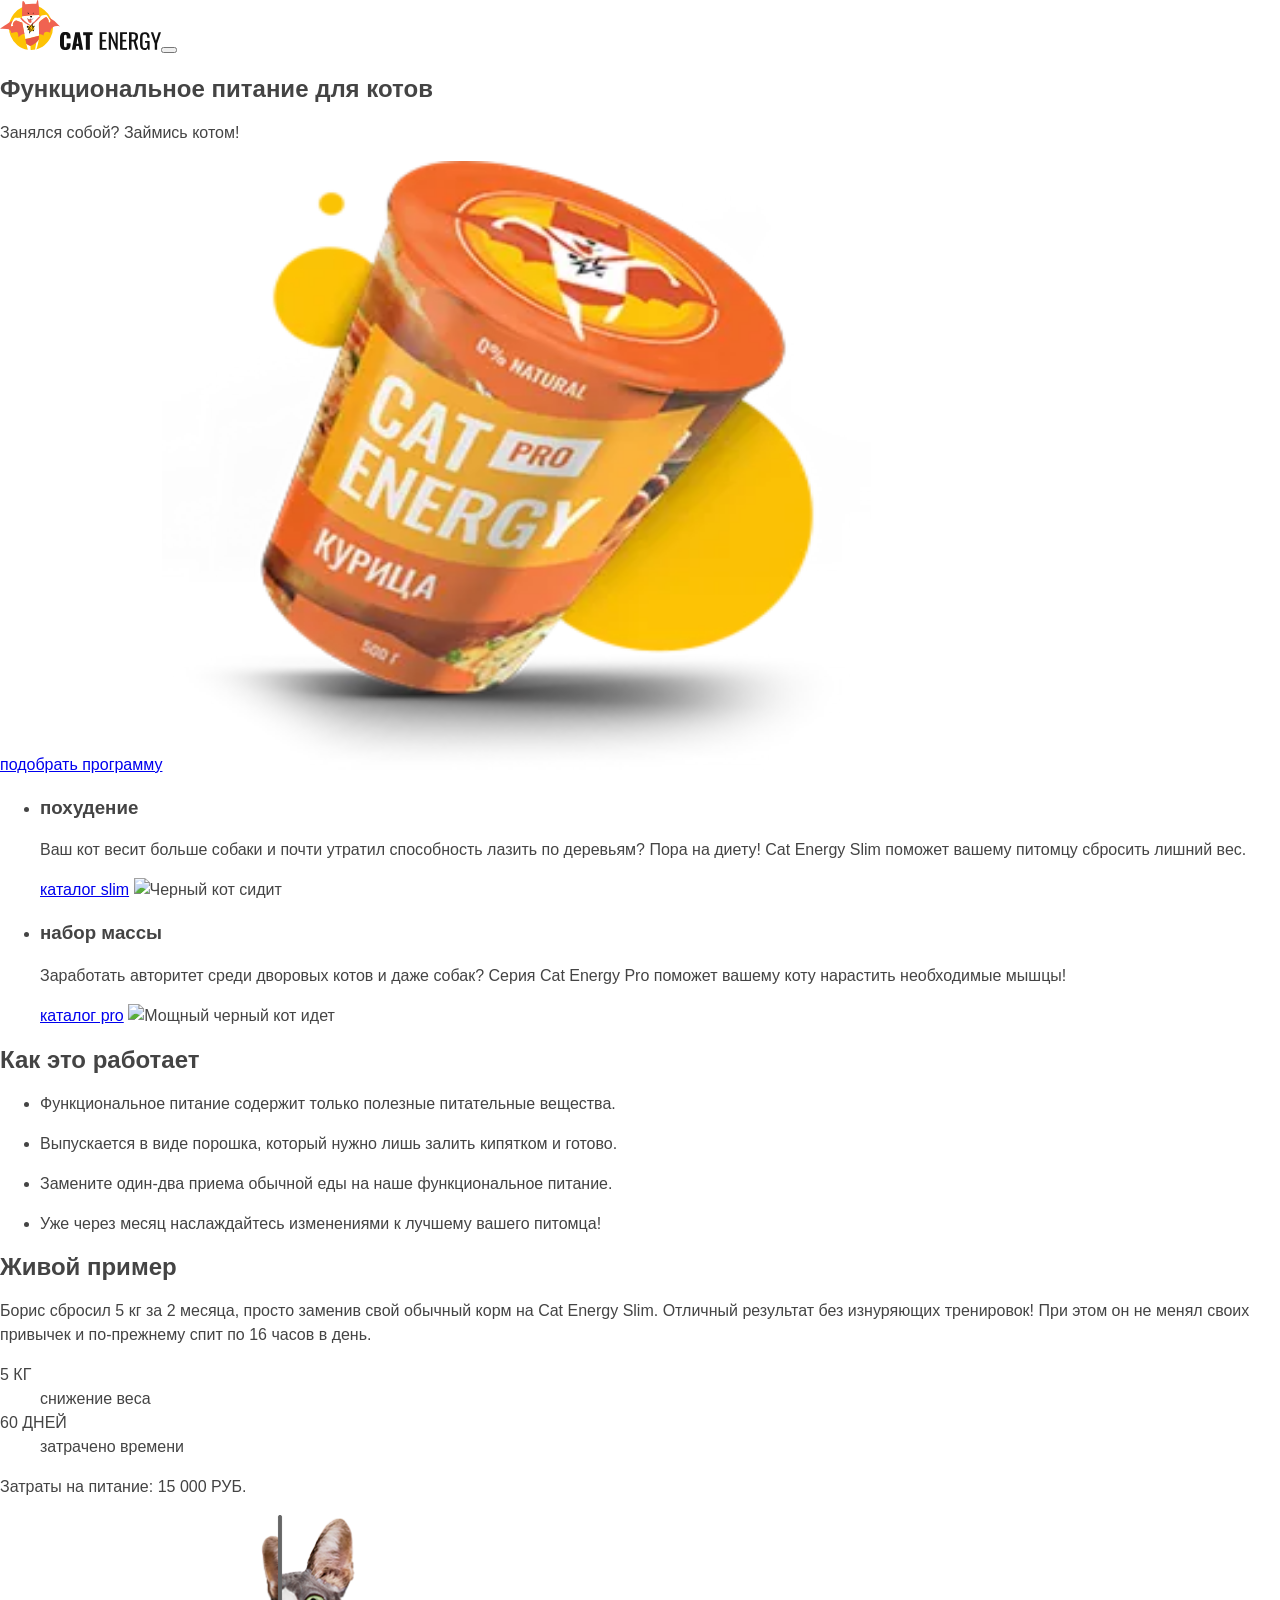
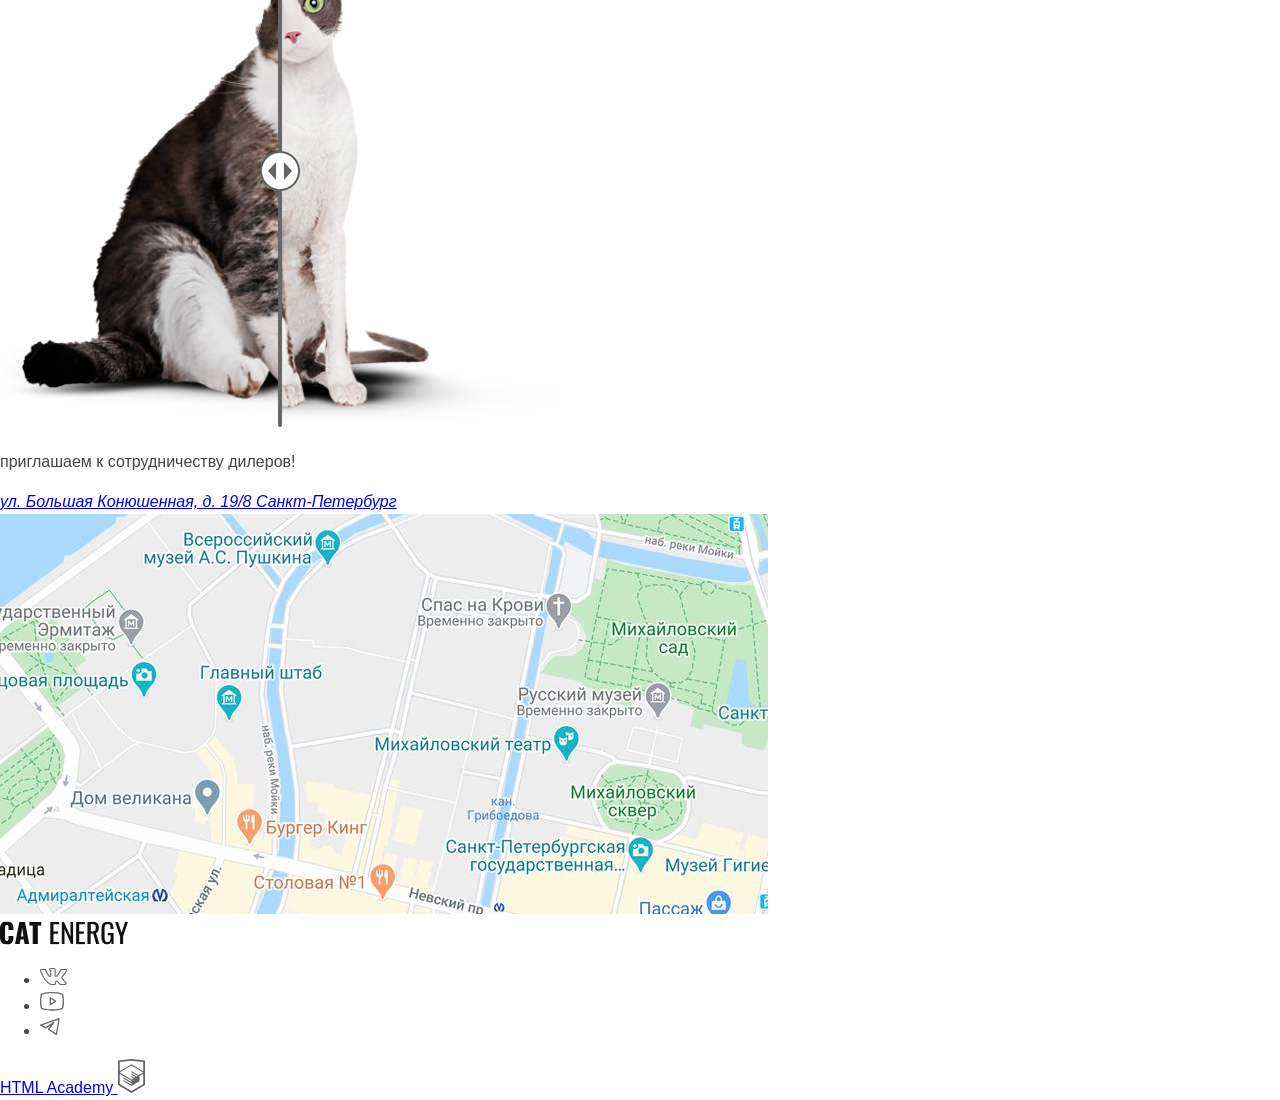
==== 6/index.html @ 8a29e3ec "Deploying to gh-pages from @ htmlacademy-adaptive/2657291-cat-energy-2@3165a8bb9bf95228746e027111dd4" ====
<!DOCTYPE html><html class="page" lang="ru"><head><meta charset="UTF-8"><title>Сайт питания для котов Cat Energy</title><meta name="viewport" content="width=device-width,initial-scale=1"><link rel="icon" href="favicons/favicon.ico"><link rel="stylesheet" href="styles/styles.css"><script src="scripts/index.js" defer="defer"></script></head><body class="page__body"><header class="main-header"><a class="main-header__logo"><picture><source media="(min-width: 1440px)" width="70" height="59" type="image/svg+xml" srcset="images/logo-desktop.svg"><source media="(min-width: 768px)" width="60" height="50" type="image/svg+xml" srcset="images/logo-tablet.svg"><img src="images/logo-mobile.svg" width="33" height="38" alt="Логотип сайта"></picture></a><a class="main-header__logo-text" href="#"><picture><source media="(min-width: 1440px)" width="118" height="21" type="image/svg+xml" srcset="images/logo-text.svg"><source media="(min-width: 768px)" width="101" height="18" type="image/svg+xml" srcset="images/logo-text.svg"><img src="images/logo-text.svg" width="101" height="18" alt="Логотип текст"></picture></a><button class="main-header__toggle" type="button"><span class="visually-hidden">Открыть меню</span></button><nav class="main-nav visually-hidden"><ul class="site-list"><li class="site-list__item site-list__item--active"><a href="#">Главная</a></li><li class="site-list__item"><a href="catalog.html">каталог продукции</a></li><li class="site-list__item"><a href="#">подбор программы</a></li></ul></nav></header><main class="main-container"><h1 class="visually-hidden">Функциональное питание для котов Cat Energy</h1><section class="promo"><h2 class="promo__title">Функциональное питание для котов</h2><p class="promo__text">Занялся собой? Займись котом!</p><a class="promo__button button" href="#">подобрать программу</a><picture><source media="(min-width: 1440px)" width="552" height="499" type="image/webp" srcset="images/promo@1x.webp, images/promo@2x.webp 2x"><source media="(min-width: 768px)" width="709" height="609" type="image/webp" srcset="images/promo@1x.webp, images/promo@2x.webp 2x"><img class="promo_images" src="images/promo@1x.png" srcset="images/promo@2x.png" width="280" height="270" alt="Баночка питания Cat Energu Pro курица"></picture></section><section class="program"><h2 class="visually-hidden">Выбор программы</h2><ul class="program-list"><li class="program__item"><h3 class="program__title">похудение</h3><p class="program__text">Ваш кот весит больше собаки и почти утратил способность лазить по деревьям? Пора на диету! Cat Energy Slim поможет вашему питомцу сбросить лишний вес.</p><a class="program__link" href="#">каталог slim</a> <img class="program__image" src="images/cat-back-sits.png" alt="Черный кот сидит" width="50" height="53"></li><li class="program__item"><h3 class="program__title">набор массы</h3><p class="program__text">Заработать авторитет среди дворовых котов и даже собак? Серия Cat Energy Pro поможет вашему коту нарастить необходимые мышцы!</p><a class="program__link" href="#">каталог pro</a> <img class="program__image" src="images/cat-back-quality.png" alt="Мощный черный кот идет" width="67" height="50"></li></ul></section><section class="description"><h2 class="description__title">Как это работает</h2><ul class="description-list"><li class="description__item"><p class="description__text">Функциональное питание содержит только полезные питательные вещества.</p></li><li class="description__item"><p class="description__text">Выпускается в виде порошка, который нужно лишь залить кипятком и готово.</p></li><li class="description__item"><p class="description__text">Замените один-два приема обычной еды на наше функциональное питание.</p></li><li class="description__item"><p class="description__text">Уже через месяц наслаждайтесь изменениями к лучшему вашего питомца!</p></li></ul></section><section class="example"><h2 class="example__title">Живой пример</h2><p class="example__text">Борис сбросил 5 кг за 2 месяца, просто заменив свой обычный корм на Cat Energy Slim. Отличный результат без изнуряющих тренировок! При этом он не менял своих привычек и по-прежнему спит по 16 часов в день.</p><dl class="example-list"><div class="example__item"><dt class="example__terms">5 КГ</dt><dd class="example__description">снижение веса</dd></div><div class="example__item"><dt class="example__terms">60 ДНЕЙ</dt><dd class="example__description">затрачено времени</dd></div></dl><p class="example__text">Затраты на питание: 15 000 РУБ.</p><div class="example__slider"><picture><source media="(min-width: 1440px)" width="560" height="512" type="image/webp" srcset="images/slider-tablet@1x.png, images/slider-tablet@2x.png 2x"><source media="(min-width: 768px)" width="560" height="512" type="image/webp" srcset="images/slider-tablet@1x.png, images/slider-tablet@2x.png 2x"><img class="example__img" src="images/slider@1x.png" srcset="images/slider@2x.png" width="280" height="256" alt="слайдер"></picture></div></section><section class="invitation"><h2 class="visually-hidden">Наши контакты</h2><div class="contacts"><p class="contacts__text">приглашаем к сотрудничеству дилеров!</p><address class="contacts__address"><a href="#">ул. Большая Конюшенная, д. 19/8 Санкт-Петербург</a></address></div><div class="invitation__map"><picture><source media="(min-width: 1440px)" width="1440" height="400" type="image/webp" srcset="images/map-desktop@1x.jpg, images/map-desktop@2x.jpg 2x"><source media="(min-width: 768px)" width="768" height="400" type="image/webp" srcset="images/map-tablet@1x.jpg, images/map-tablet@2x.jpg 2x"><img class="invitation__img" src="images/map-mobile@1x.jpg" srcset="images/map-mobile@2x.jpg 2x 2x" width="320" height="362" alt="Карта"></picture></div></section></main><footer class="main-footer main-footer__container"><div class="container"><a class="footer__logo" href="https://htmlacademy.ru/intensive/adaptive" aria-label="логотип"><img src="images/logo-text.svg" width="128" height="24" alt="логотип текст"></a><ul class="social-list"><li class="social__item"><a class="social__link" href="#" aria-label="Вконтакте"><svg width="27" height="17" viewBox="0 0 27 17" fill="none" xmlns="http://www.w3.org/2000/svg"><path d="M0 2.33876C0 1.48373 0.515103 1.02268 1.54531 0.955621L5.51515 0.980769C5.78158 0.980769 5.95921 1.10651 6.04802 1.35799C6.45655 2.61538 6.91392 3.70094 7.42014 4.61465C7.92637 5.52835 8.58801 6.58038 9.40507 7.77071C9.47611 7.9216 9.59157 7.99704 9.75143 7.99704C9.87576 7.99704 9.97345 7.93836 10.0445 7.82101L10.1244 7.54438L10.1511 3.19379C10.1511 2.89201 10.0756 2.69083 9.92461 2.59024C9.77363 2.48965 9.49388 2.4142 9.08535 2.36391C8.76563 2.31361 8.60577 2.12919 8.60577 1.81065C8.60577 1.74359 8.61465 1.69329 8.63241 1.65976C9.00542 0.57002 10.0711 0.0251479 11.8296 0.0251479L13.3216 0C13.9966 0 14.5561 0.15927 15.0001 0.477811C15.4442 0.796351 15.6662 1.29931 15.6662 1.98669V7.69527C15.7906 7.77909 15.906 7.82101 16.0126 7.82101C16.279 7.82101 16.5099 7.67012 16.7053 7.36834C18.6592 4.78649 19.716 3.05966 19.8759 2.18787C19.8759 2.1711 19.8936 2.12919 19.9291 2.06213C20.0535 1.81065 20.2577 1.5927 20.5419 1.40828C20.8261 1.22387 21.0748 1.09813 21.288 1.03107C21.359 0.997535 21.4389 0.980769 21.5277 0.980769H25.6574L25.9239 1.00592C26.2791 1.00592 26.5544 1.16519 26.7498 1.48373C26.8209 1.58432 26.8697 1.69329 26.8964 1.81065C26.923 1.92801 26.9408 2.04536 26.9496 2.16272C26.9585 2.28008 26.963 2.34714 26.963 2.36391V2.53994C26.8386 3.22732 26.5233 3.9608 26.0171 4.74038C25.5109 5.51997 24.867 6.36243 24.0855 7.26775C23.304 8.17308 22.8155 8.76825 22.6201 9.05326C22.4603 9.25444 22.3803 9.43886 22.3803 9.60651C22.3803 9.74063 22.4514 9.89152 22.5935 10.0592L26.4834 14.6864C26.6965 14.9546 26.8031 15.248 26.8031 15.5666C26.8031 15.9522 26.6432 16.2707 26.3235 16.5222C26.0038 16.7737 25.6219 16.9162 25.1779 16.9497L24.7249 16.9749H20.6752C20.6574 16.9749 20.6219 16.979 20.5686 16.9874C20.5153 16.9958 20.4798 17 20.462 17C20.0712 17 19.7071 16.8407 19.3696 16.5222C19.2453 16.3881 18.4105 15.3989 16.8652 13.5547C16.7764 13.4374 16.652 13.3284 16.4922 13.2278C16.4211 13.4961 16.3279 13.8817 16.2124 14.3846C16.097 14.8876 16.0126 15.248 15.9593 15.466L15.8794 15.8935C15.7018 16.4803 15.3287 16.8323 14.7604 16.9497L14.3874 16.9749H11.7763C10.3021 16.9749 8.83224 16.3378 7.36686 15.0636C5.90148 13.7894 4.58264 12.1423 3.41034 10.122C2.23803 8.10182 1.14566 5.75049 0.133216 3.06805C0.0444054 2.8501 0 2.607 0 2.33876ZM16.0126 8.85207C15.6396 8.85207 15.3021 8.75567 15.0001 8.56287C14.6982 8.37007 14.5472 8.10602 14.5472 7.77071V1.98669C14.5472 1.65138 14.4584 1.41248 14.2808 1.26997C14.1032 1.12747 13.7923 1.05621 13.3483 1.05621L11.8296 1.10651C11.0658 1.10651 10.4886 1.23225 10.0978 1.48373C10.8793 1.8358 11.2701 2.40582 11.2701 3.19379V7.61982C11.2346 8.03895 11.0569 8.38683 10.7372 8.66346C10.4175 8.94009 10.0623 9.0784 9.6715 9.0784C9.13863 9.0784 8.7301 8.83531 8.44591 8.34911C7.06046 6.37081 6.03025 4.4931 5.35529 2.71598L5.1155 2.06213L1.57195 2.03698C1.34104 2.03698 1.21227 2.04956 1.18562 2.0747C1.15898 2.09985 1.14566 2.1711 1.14566 2.28846C1.14566 2.43935 1.16342 2.59862 1.19895 2.76627L1.75845 4.17456C3.25048 7.81262 4.87127 10.6795 6.62085 12.7751C8.37042 14.8708 10.0889 15.9186 11.7763 15.9186H14.4406C14.5472 15.9186 14.6271 15.8893 14.6804 15.8306C14.7337 15.7719 14.7781 15.6588 14.8136 15.4911L14.8669 15.2396L15.3732 13.0266C15.5152 12.7249 15.6396 12.5237 15.7462 12.4231C15.9415 12.2387 16.1725 12.1465 16.4389 12.1465C16.8652 12.1465 17.3003 12.3895 17.7444 12.8757L20.0091 15.5917C20.1512 15.8097 20.3022 15.9186 20.462 15.9186H24.8581C25.391 15.9186 25.6574 15.7929 25.6574 15.5414C25.6574 15.4576 25.6308 15.3738 25.5775 15.2899L21.7142 10.7382C21.4123 10.3861 21.2613 10.0089 21.2613 9.60651C21.2613 9.20414 21.4034 8.81854 21.6876 8.4497C21.9185 8.1144 22.367 7.55695 23.0331 6.77737C23.6992 5.99778 24.2809 5.26849 24.7782 4.5895C25.2756 3.9105 25.6042 3.29438 25.764 2.74112L25.8439 2.4142C25.8262 2.38067 25.8173 2.32618 25.8173 2.25074C25.8173 2.1753 25.8084 2.11243 25.7907 2.06213H21.6077C21.3412 2.16272 21.1281 2.31361 20.9682 2.51479L20.8084 2.9926C20.3643 4.14941 19.2009 5.93491 17.3181 8.34911C16.9451 8.68442 16.5099 8.85207 16.0126 8.85207Z" fill="#666666"/></svg></a></li><li class="social__item"><a class="social__link" href="#" aria-label="Ютуб"><svg width="24" height="19" viewBox="0 0 24 19" fill="none" xmlns="http://www.w3.org/2000/svg"><path d="M15.8509 8.79275L10.6145 5.30184C10.5159 5.23691 10.4016 5.19985 10.2837 5.19459C10.1657 5.18934 10.0486 5.21608 9.94459 5.27198C9.84061 5.32789 9.75368 5.41087 9.69302 5.51215C9.63236 5.61343 9.60022 5.72924 9.6 5.84729V12.8291C9.60013 12.9481 9.6327 13.0648 9.69421 13.1667C9.75572 13.2686 9.84384 13.3518 9.94909 13.4073C10.0524 13.4631 10.1691 13.4895 10.2864 13.4837C10.4037 13.478 10.5172 13.4402 10.6145 13.3746L15.8509 9.88366C15.9409 9.82395 16.0148 9.7429 16.0658 9.64772C16.1169 9.55255 16.1436 9.44621 16.1436 9.3382C16.1436 9.23019 16.1169 9.12385 16.0658 9.02868C16.0148 8.93351 15.9409 8.85245 15.8509 8.79275ZM10.9091 11.6073V7.06911L14.3127 9.3382L10.9091 11.6073ZM23.3891 3.04366C23.2942 2.67547 23.1131 2.33511 22.8609 2.05061C22.6086 1.76611 22.2924 1.54561 21.9382 1.40729C18.2182 -0.0217993 12.2509 1.91553e-05 12 1.91553e-05C11.7491 1.91553e-05 5.78182 -0.0217993 2.06182 1.40729C1.70764 1.54561 1.3914 1.76611 1.13914 2.05061C0.886889 2.33511 0.705838 2.67547 0.610909 3.04366C0.327273 4.11275 0 6.07638 0 9.3382C0 12.6 0.327273 14.5637 0.610909 15.6327C0.705838 16.0009 0.886889 16.3413 1.13914 16.6258C1.3914 16.9103 1.70764 17.1308 2.06182 17.2691C5.78182 18.6982 11.7491 18.6764 12 18.6764H12.0764C12.8291 18.6764 18.3927 18.6327 21.9382 17.2691C22.2924 17.1308 22.6086 16.9103 22.8609 16.6258C23.1131 16.3413 23.2942 16.0009 23.3891 15.6327C23.6727 14.5637 24 12.6 24 9.3382C24 6.07638 23.6727 4.11275 23.3891 3.04366ZM22.1236 15.3055C22.0807 15.472 21.999 15.6259 21.8853 15.7548C21.7715 15.8838 21.6289 15.984 21.4691 16.0473C17.9782 17.3891 12.0655 17.3673 12 17.3673C11.9345 17.3673 6.02182 17.3891 2.53091 16.0473C2.37107 15.984 2.22846 15.8838 2.11471 15.7548C2.00096 15.6259 1.91929 15.472 1.87636 15.3055C1.61455 14.3018 1.30909 12.4582 1.30909 9.3382C1.30909 6.2182 1.61455 4.37457 1.87636 3.37093C1.91929 3.20445 2.00096 3.05047 2.11471 2.92156C2.22846 2.79264 2.37107 2.69243 2.53091 2.62911C6.02182 1.28729 11.9345 1.30911 12 1.30911C12.0655 1.30911 17.9782 1.28729 21.4691 2.62911C21.6289 2.69243 21.7715 2.79264 21.8853 2.92156C21.999 3.05047 22.0807 3.20445 22.1236 3.37093C22.3855 4.37457 22.6909 6.2182 22.6909 9.3382C22.6909 12.4582 22.3855 14.3018 22.1236 15.3055Z" fill="#666666"/></svg></a></li><li class="social__item"><a class="social__link" href="#" aria-label="Телеграм"><svg width="20" height="18" viewBox="0 0 20 18" fill="none" xmlns="http://www.w3.org/2000/svg"><path fill-rule="evenodd" clip-rule="evenodd" d="M19.4608 0.152905C19.6393 0.302216 19.7255 0.534898 19.6872 0.764481L17.0611 16.5214C17.0244 16.7411 16.8789 16.9273 16.6745 17.0159C16.47 17.1045 16.2346 17.0833 16.0493 16.9597L8.17082 11.7074C8.01771 11.6054 7.91447 11.4437 7.88624 11.2619C7.858 11.08 7.90738 10.8947 8.02233 10.751L10.633 7.48773L6.27303 10.3944C6.077 10.525 5.82597 10.5407 5.61524 10.4353L0.362931 7.80915C0.127693 7.69153 -0.0146529 7.44488 0.00119976 7.18235C0.0170525 6.91983 0.188044 6.6921 0.435726 6.60364L18.8188 0.0382579C19.038 -0.0400244 19.2822 0.00359465 19.4608 0.152905ZM2.32626 7.32275L5.86168 9.09046L13.4231 4.0495C13.6925 3.86994 14.0525 3.91349 14.2712 4.1521C14.49 4.3907 14.5022 4.75314 14.3 5.00591L9.49502 11.0121L15.9328 15.3039L18.2083 1.65058L2.32626 7.32275Z" fill="#666666"/></svg></a></li></ul><a class="copyright" href="https://htmlacademy.ru/intensive/adaptive"><span class="copyright__link">HTML Academy</span> <svg width="27" height="34" viewBox="0 0 27 34" fill="none" xmlns="http://www.w3.org/2000/svg"><path d="M13.6426 0.0157537L13.5 0L0 1.40733V26.0129L13.5 34L27 26.0129V1.40733L13.6426 0.0157537ZM25.2344 25.0151L13.5 31.9573L1.76561 25.0151V14.9293L13.4507 21.8451L13.4701 23.0984L5.45351 18.3548L5.44295 19.5801L13.4894 24.3885L13.5088 25.675L5.46408 20.9174L5.45351 22.1427L13.5 26.9511L21.6239 22.1182V20.8929V16.909L25.2432 14.7595L25.2344 25.0151ZM25.2344 13.4519L22.0147 15.3319L20.5325 16.2071L13.4666 12.0201L13.456 13.2454L19.4957 16.818L19.4429 16.8495L19.3126 16.9247L18.4536 17.4166L13.4666 14.4689L13.456 15.6942L17.3921 18.0222L16.4591 18.6314L16.438 18.6436L13.4666 16.902L13.456 18.1273L15.4029 19.2615L13.4155 20.4483L1.7973 13.5762L13.4349 6.61831L25.2344 13.4519ZM25.2344 12.2266L13.4401 5.31075L1.76561 12.2196V2.9897L13.5 1.76442L25.2344 2.9897V12.2266Z" fill="#666666"/></svg></a></div></footer></body></html>
---- 6/styles/styles.css ----
.header{color:#fff;padding:10px 15px}@font-face{font-family:Oswald;font-style:normal;font-weight:400;src:url(fonts/oswald/oswaldregular.woff2)format("woff2");font-display:swap}@font-face{font-family:Oswald;font-style:normal;font-weight:400;src:url(fonts/oswald/oswaldregular.woff)format("woff");font-display:swap}@font-face{font-family:Lato;font-style:normal;font-weight:400;src:url(fonts/lato/Lato-Regular.woff)format("woff");font-display:swap}@font-face{font-family:Lato;font-style:normal;font-weight:400;src:url(fonts/lato/Lato-Regular.woff2)format("woff2");font-display:swap}*,:before,:after{box-sizing:border-box}.visually-hidden{clip:rect(0 0 0 0);border:0;width:1px;height:1px;margin:-1px;padding:0;position:absolute;overflow:hidden}html{height:100%}body{color:#444;background-color:#fff;min-height:100%;margin:0;font-family:Lato,sans-serif;font-size:16px;line-height:24px}.container-mobile{width:280px;margin:0 auto}.container-tablet{width:708px;margin:0 auto}.container-desktop{width:1440px;margin:0 auto;padding:0 110px}
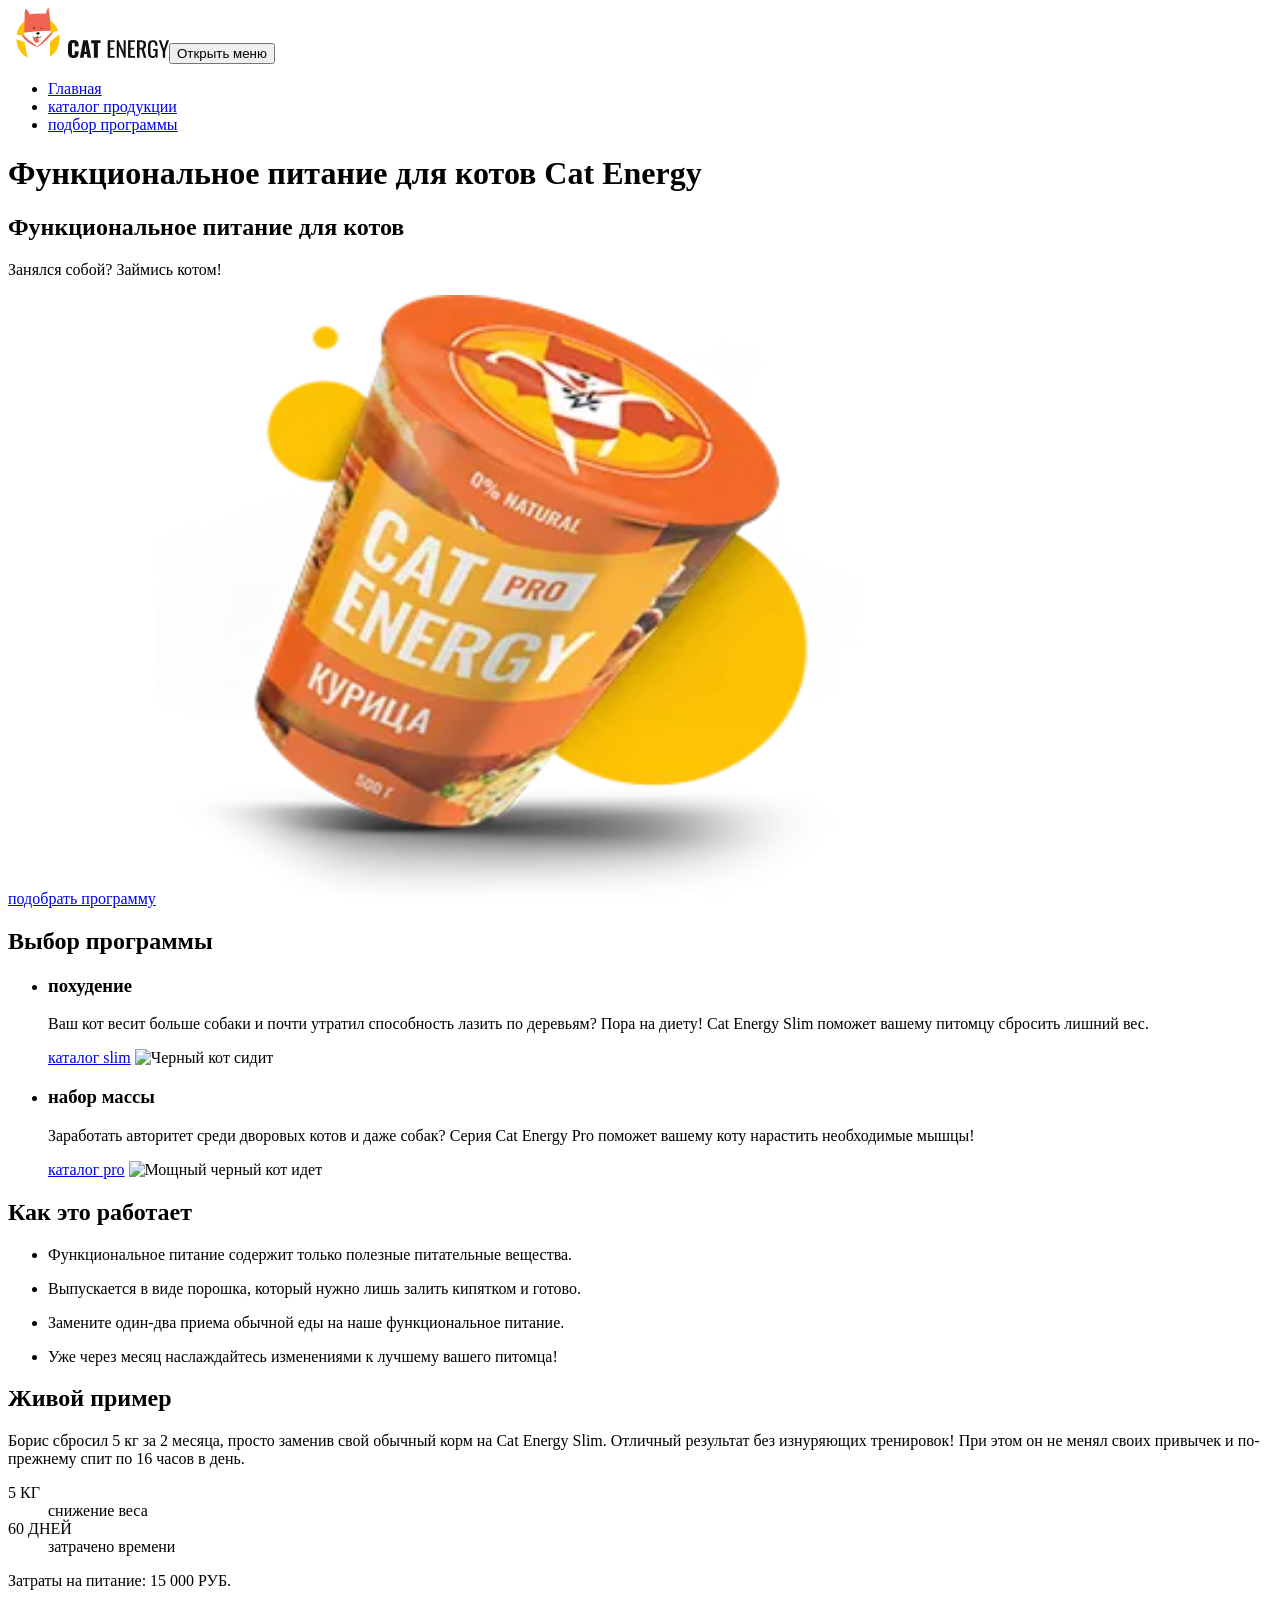
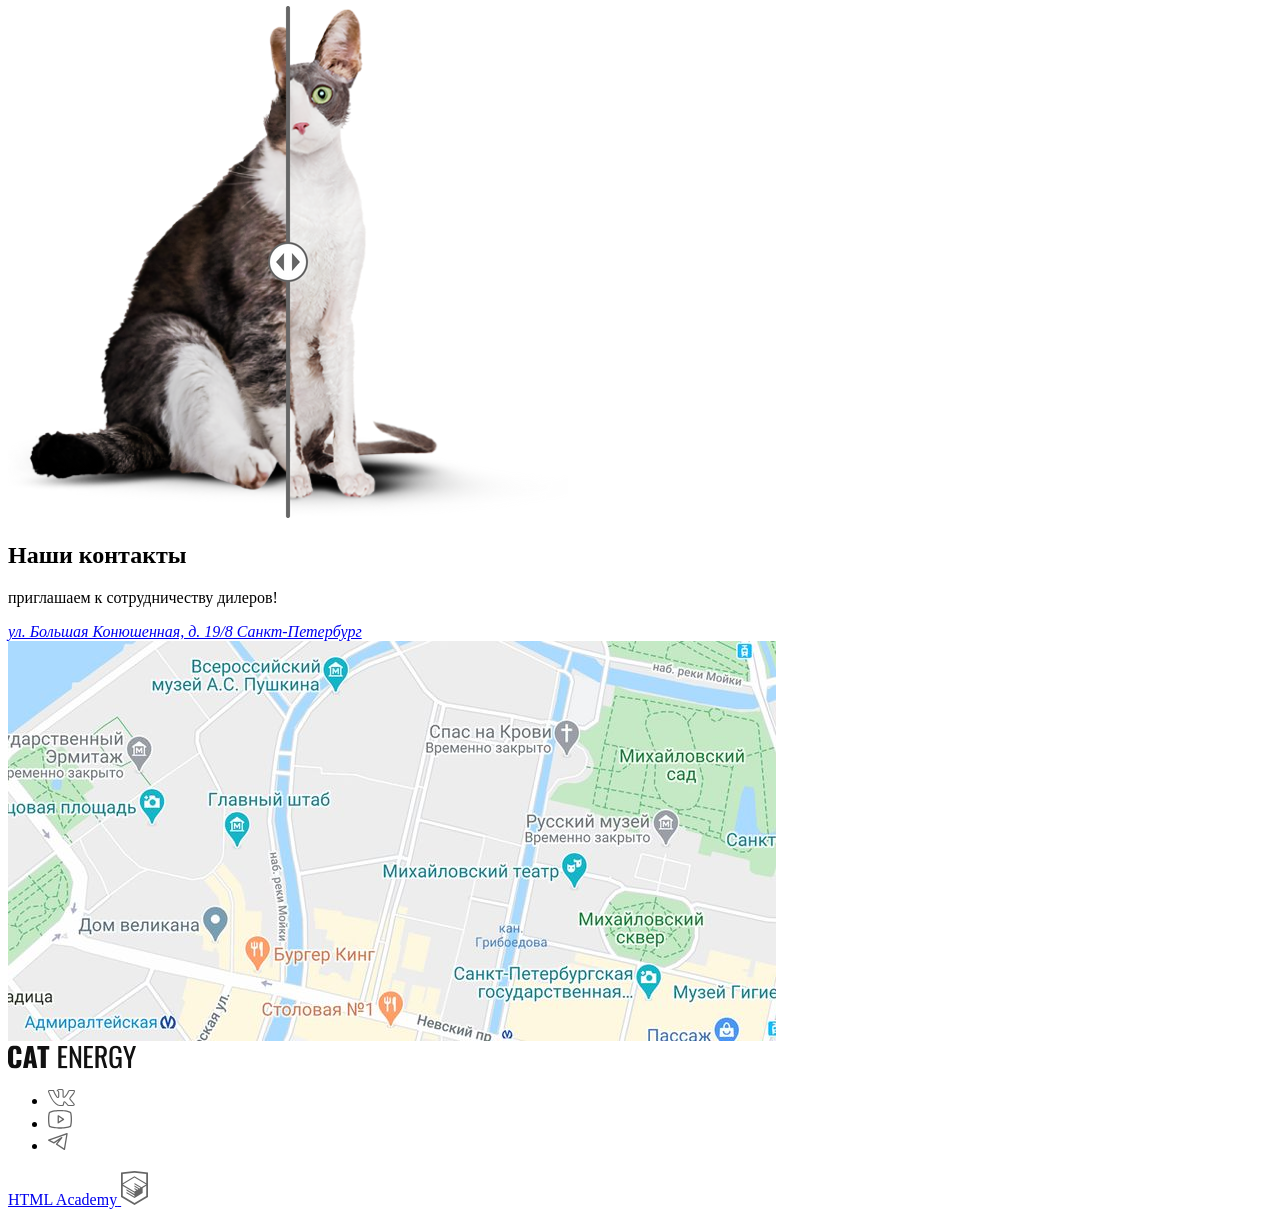
==== commit 645822bf: "Deploying to gh-pages from @ htmlacademy-adaptive/2657291-cat-energy-2@3165a8bb9bf95228746e027111dd4" ====
--- a/6/index.html
+++ b/6/index.html
@@ -1 +1 @@
-<!DOCTYPE html><html class="page" lang="ru"><head><meta charset="UTF-8"><title>Сайт питания для котов Cat Energy</title><meta name="viewport" content="width=device-width,initial-scale=1"><link rel="icon" href="favicons/favicon.ico"><link rel="stylesheet" href="styles/styles.css"><script src="scripts/index.js" defer="defer"></script></head><body class="page__body"><header class="main-header"><a class="main-header__logo"><picture><source media="(min-width: 1440px)" width="70" height="59" type="image/svg+xml" srcset="images/logo-desktop.svg"><source media="(min-width: 768px)" width="60" height="50" type="image/svg+xml" srcset="images/logo-tablet.svg"><img src="images/logo-mobile.svg" width="33" height="38" alt="Логотип сайта"></picture></a><a class="main-header__logo-text" href="#"><picture><source media="(min-width: 1440px)" width="118" height="21" type="image/svg+xml" srcset="images/logo-text.svg"><source media="(min-width: 768px)" width="101" height="18" type="image/svg+xml" srcset="images/logo-text.svg"><img src="images/logo-text.svg" width="101" height="18" alt="Логотип текст"></picture></a><button class="main-header__toggle" type="button"><span class="visually-hidden">Открыть меню</span></button><nav class="main-nav visually-hidden"><ul class="site-list"><li class="site-list__item site-list__item--active"><a href="#">Главная</a></li><li class="site-list__item"><a href="catalog.html">каталог продукции</a></li><li class="site-list__item"><a href="#">подбор программы</a></li></ul></nav></header><main class="main-container"><h1 class="visually-hidden">Функциональное питание для котов Cat Energy</h1><section class="promo"><h2 class="promo__title">Функциональное питание для котов</h2><p class="promo__text">Занялся собой? Займись котом!</p><a class="promo__button button" href="#">подобрать программу</a><picture><source media="(min-width: 1440px)" width="552" height="499" type="image/webp" srcset="images/promo@1x.webp, images/promo@2x.webp 2x"><source media="(min-width: 768px)" width="709" height="609" type="image/webp" srcset="images/promo@1x.webp, images/promo@2x.webp 2x"><img class="promo_images" src="images/promo@1x.png" srcset="images/promo@2x.png" width="280" height="270" alt="Баночка питания Cat Energu Pro курица"></picture></section><section class="program"><h2 class="visually-hidden">Выбор программы</h2><ul class="program-list"><li class="program__item"><h3 class="program__title">похудение</h3><p class="program__text">Ваш кот весит больше собаки и почти утратил способность лазить по деревьям? Пора на диету! Cat Energy Slim поможет вашему питомцу сбросить лишний вес.</p><a class="program__link" href="#">каталог slim</a> <img class="program__image" src="images/cat-back-sits.png" alt="Черный кот сидит" width="50" height="53"></li><li class="program__item"><h3 class="program__title">набор массы</h3><p class="program__text">Заработать авторитет среди дворовых котов и даже собак? Серия Cat Energy Pro поможет вашему коту нарастить необходимые мышцы!</p><a class="program__link" href="#">каталог pro</a> <img class="program__image" src="images/cat-back-quality.png" alt="Мощный черный кот идет" width="67" height="50"></li></ul></section><section class="description"><h2 class="description__title">Как это работает</h2><ul class="description-list"><li class="description__item"><p class="description__text">Функциональное питание содержит только полезные питательные вещества.</p></li><li class="description__item"><p class="description__text">Выпускается в виде порошка, который нужно лишь залить кипятком и готово.</p></li><li class="description__item"><p class="description__text">Замените один-два приема обычной еды на наше функциональное питание.</p></li><li class="description__item"><p class="description__text">Уже через месяц наслаждайтесь изменениями к лучшему вашего питомца!</p></li></ul></section><section class="example"><h2 class="example__title">Живой пример</h2><p class="example__text">Борис сбросил 5 кг за 2 месяца, просто заменив свой обычный корм на Cat Energy Slim. Отличный результат без изнуряющих тренировок! При этом он не менял своих привычек и по-прежнему спит по 16 часов в день.</p><dl class="example-list"><div class="example__item"><dt class="example__terms">5 КГ</dt><dd class="example__description">снижение веса</dd></div><div class="example__item"><dt class="example__terms">60 ДНЕЙ</dt><dd class="example__description">затрачено времени</dd></div></dl><p class="example__text">Затраты на питание: 15 000 РУБ.</p><div class="example__slider"><picture><source media="(min-width: 1440px)" width="560" height="512" type="image/webp" srcset="images/slider-tablet@1x.png, images/slider-tablet@2x.png 2x"><source media="(min-width: 768px)" width="560" height="512" type="image/webp" srcset="images/slider-tablet@1x.png, images/slider-tablet@2x.png 2x"><img class="example__img" src="images/slider@1x.png" srcset="images/slider@2x.png" width="280" height="256" alt="слайдер"></picture></div></section><section class="invitation"><h2 class="visually-hidden">Наши контакты</h2><div class="contacts"><p class="contacts__text">приглашаем к сотрудничеству дилеров!</p><address class="contacts__address"><a href="#">ул. Большая Конюшенная, д. 19/8 Санкт-Петербург</a></address></div><div class="invitation__map"><picture><source media="(min-width: 1440px)" width="1440" height="400" type="image/webp" srcset="images/map-desktop@1x.jpg, images/map-desktop@2x.jpg 2x"><source media="(min-width: 768px)" width="768" height="400" type="image/webp" srcset="images/map-tablet@1x.jpg, images/map-tablet@2x.jpg 2x"><img class="invitation__img" src="images/map-mobile@1x.jpg" srcset="images/map-mobile@2x.jpg 2x 2x" width="320" height="362" alt="Карта"></picture></div></section></main><footer class="main-footer main-footer__container"><div class="container"><a class="footer__logo" href="https://htmlacademy.ru/intensive/adaptive" aria-label="логотип"><img src="images/logo-text.svg" width="128" height="24" alt="логотип текст"></a><ul class="social-list"><li class="social__item"><a class="social__link" href="#" aria-label="Вконтакте"><svg width="27" height="17" viewBox="0 0 27 17" fill="none" xmlns="http://www.w3.org/2000/svg"><path d="M0 2.33876C0 1.48373 0.515103 1.02268 1.54531 0.955621L5.51515 0.980769C5.78158 0.980769 5.95921 1.10651 6.04802 1.35799C6.45655 2.61538 6.91392 3.70094 7.42014 4.61465C7.92637 5.52835 8.58801 6.58038 9.40507 7.77071C9.47611 7.9216 9.59157 7.99704 9.75143 7.99704C9.87576 7.99704 9.97345 7.93836 10.0445 7.82101L10.1244 7.54438L10.1511 3.19379C10.1511 2.89201 10.0756 2.69083 9.92461 2.59024C9.77363 2.48965 9.49388 2.4142 9.08535 2.36391C8.76563 2.31361 8.60577 2.12919 8.60577 1.81065C8.60577 1.74359 8.61465 1.69329 8.63241 1.65976C9.00542 0.57002 10.0711 0.0251479 11.8296 0.0251479L13.3216 0C13.9966 0 14.5561 0.15927 15.0001 0.477811C15.4442 0.796351 15.6662 1.29931 15.6662 1.98669V7.69527C15.7906 7.77909 15.906 7.82101 16.0126 7.82101C16.279 7.82101 16.5099 7.67012 16.7053 7.36834C18.6592 4.78649 19.716 3.05966 19.8759 2.18787C19.8759 2.1711 19.8936 2.12919 19.9291 2.06213C20.0535 1.81065 20.2577 1.5927 20.5419 1.40828C20.8261 1.22387 21.0748 1.09813 21.288 1.03107C21.359 0.997535 21.4389 0.980769 21.5277 0.980769H25.6574L25.9239 1.00592C26.2791 1.00592 26.5544 1.16519 26.7498 1.48373C26.8209 1.58432 26.8697 1.69329 26.8964 1.81065C26.923 1.92801 26.9408 2.04536 26.9496 2.16272C26.9585 2.28008 26.963 2.34714 26.963 2.36391V2.53994C26.8386 3.22732 26.5233 3.9608 26.0171 4.74038C25.5109 5.51997 24.867 6.36243 24.0855 7.26775C23.304 8.17308 22.8155 8.76825 22.6201 9.05326C22.4603 9.25444 22.3803 9.43886 22.3803 9.60651C22.3803 9.74063 22.4514 9.89152 22.5935 10.0592L26.4834 14.6864C26.6965 14.9546 26.8031 15.248 26.8031 15.5666C26.8031 15.9522 26.6432 16.2707 26.3235 16.5222C26.0038 16.7737 25.6219 16.9162 25.1779 16.9497L24.7249 16.9749H20.6752C20.6574 16.9749 20.6219 16.979 20.5686 16.9874C20.5153 16.9958 20.4798 17 20.462 17C20.0712 17 19.7071 16.8407 19.3696 16.5222C19.2453 16.3881 18.4105 15.3989 16.8652 13.5547C16.7764 13.4374 16.652 13.3284 16.4922 13.2278C16.4211 13.4961 16.3279 13.8817 16.2124 14.3846C16.097 14.8876 16.0126 15.248 15.9593 15.466L15.8794 15.8935C15.7018 16.4803 15.3287 16.8323 14.7604 16.9497L14.3874 16.9749H11.7763C10.3021 16.9749 8.83224 16.3378 7.36686 15.0636C5.90148 13.7894 4.58264 12.1423 3.41034 10.122C2.23803 8.10182 1.14566 5.75049 0.133216 3.06805C0.0444054 2.8501 0 2.607 0 2.33876ZM16.0126 8.85207C15.6396 8.85207 15.3021 8.75567 15.0001 8.56287C14.6982 8.37007 14.5472 8.10602 14.5472 7.77071V1.98669C14.5472 1.65138 14.4584 1.41248 14.2808 1.26997C14.1032 1.12747 13.7923 1.05621 13.3483 1.05621L11.8296 1.10651C11.0658 1.10651 10.4886 1.23225 10.0978 1.48373C10.8793 1.8358 11.2701 2.40582 11.2701 3.19379V7.61982C11.2346 8.03895 11.0569 8.38683 10.7372 8.66346C10.4175 8.94009 10.0623 9.0784 9.6715 9.0784C9.13863 9.0784 8.7301 8.83531 8.44591 8.34911C7.06046 6.37081 6.03025 4.4931 5.35529 2.71598L5.1155 2.06213L1.57195 2.03698C1.34104 2.03698 1.21227 2.04956 1.18562 2.0747C1.15898 2.09985 1.14566 2.1711 1.14566 2.28846C1.14566 2.43935 1.16342 2.59862 1.19895 2.76627L1.75845 4.17456C3.25048 7.81262 4.87127 10.6795 6.62085 12.7751C8.37042 14.8708 10.0889 15.9186 11.7763 15.9186H14.4406C14.5472 15.9186 14.6271 15.8893 14.6804 15.8306C14.7337 15.7719 14.7781 15.6588 14.8136 15.4911L14.8669 15.2396L15.3732 13.0266C15.5152 12.7249 15.6396 12.5237 15.7462 12.4231C15.9415 12.2387 16.1725 12.1465 16.4389 12.1465C16.8652 12.1465 17.3003 12.3895 17.7444 12.8757L20.0091 15.5917C20.1512 15.8097 20.3022 15.9186 20.462 15.9186H24.8581C25.391 15.9186 25.6574 15.7929 25.6574 15.5414C25.6574 15.4576 25.6308 15.3738 25.5775 15.2899L21.7142 10.7382C21.4123 10.3861 21.2613 10.0089 21.2613 9.60651C21.2613 9.20414 21.4034 8.81854 21.6876 8.4497C21.9185 8.1144 22.367 7.55695 23.0331 6.77737C23.6992 5.99778 24.2809 5.26849 24.7782 4.5895C25.2756 3.9105 25.6042 3.29438 25.764 2.74112L25.8439 2.4142C25.8262 2.38067 25.8173 2.32618 25.8173 2.25074C25.8173 2.1753 25.8084 2.11243 25.7907 2.06213H21.6077C21.3412 2.16272 21.1281 2.31361 20.9682 2.51479L20.8084 2.9926C20.3643 4.14941 19.2009 5.93491 17.3181 8.34911C16.9451 8.68442 16.5099 8.85207 16.0126 8.85207Z" fill="#666666"/></svg></a></li><li class="social__item"><a class="social__link" href="#" aria-label="Ютуб"><svg width="24" height="19" viewBox="0 0 24 19" fill="none" xmlns="http://www.w3.org/2000/svg"><path d="M15.8509 8.79275L10.6145 5.30184C10.5159 5.23691 10.4016 5.19985 10.2837 5.19459C10.1657 5.18934 10.0486 5.21608 9.94459 5.27198C9.84061 5.32789 9.75368 5.41087 9.69302 5.51215C9.63236 5.61343 9.60022 5.72924 9.6 5.84729V12.8291C9.60013 12.9481 9.6327 13.0648 9.69421 13.1667C9.75572 13.2686 9.84384 13.3518 9.94909 13.4073C10.0524 13.4631 10.1691 13.4895 10.2864 13.4837C10.4037 13.478 10.5172 13.4402 10.6145 13.3746L15.8509 9.88366C15.9409 9.82395 16.0148 9.7429 16.0658 9.64772C16.1169 9.55255 16.1436 9.44621 16.1436 9.3382C16.1436 9.23019 16.1169 9.12385 16.0658 9.02868C16.0148 8.93351 15.9409 8.85245 15.8509 8.79275ZM10.9091 11.6073V7.06911L14.3127 9.3382L10.9091 11.6073ZM23.3891 3.04366C23.2942 2.67547 23.1131 2.33511 22.8609 2.05061C22.6086 1.76611 22.2924 1.54561 21.9382 1.40729C18.2182 -0.0217993 12.2509 1.91553e-05 12 1.91553e-05C11.7491 1.91553e-05 5.78182 -0.0217993 2.06182 1.40729C1.70764 1.54561 1.3914 1.76611 1.13914 2.05061C0.886889 2.33511 0.705838 2.67547 0.610909 3.04366C0.327273 4.11275 0 6.07638 0 9.3382C0 12.6 0.327273 14.5637 0.610909 15.6327C0.705838 16.0009 0.886889 16.3413 1.13914 16.6258C1.3914 16.9103 1.70764 17.1308 2.06182 17.2691C5.78182 18.6982 11.7491 18.6764 12 18.6764H12.0764C12.8291 18.6764 18.3927 18.6327 21.9382 17.2691C22.2924 17.1308 22.6086 16.9103 22.8609 16.6258C23.1131 16.3413 23.2942 16.0009 23.3891 15.6327C23.6727 14.5637 24 12.6 24 9.3382C24 6.07638 23.6727 4.11275 23.3891 3.04366ZM22.1236 15.3055C22.0807 15.472 21.999 15.6259 21.8853 15.7548C21.7715 15.8838 21.6289 15.984 21.4691 16.0473C17.9782 17.3891 12.0655 17.3673 12 17.3673C11.9345 17.3673 6.02182 17.3891 2.53091 16.0473C2.37107 15.984 2.22846 15.8838 2.11471 15.7548C2.00096 15.6259 1.91929 15.472 1.87636 15.3055C1.61455 14.3018 1.30909 12.4582 1.30909 9.3382C1.30909 6.2182 1.61455 4.37457 1.87636 3.37093C1.91929 3.20445 2.00096 3.05047 2.11471 2.92156C2.22846 2.79264 2.37107 2.69243 2.53091 2.62911C6.02182 1.28729 11.9345 1.30911 12 1.30911C12.0655 1.30911 17.9782 1.28729 21.4691 2.62911C21.6289 2.69243 21.7715 2.79264 21.8853 2.92156C21.999 3.05047 22.0807 3.20445 22.1236 3.37093C22.3855 4.37457 22.6909 6.2182 22.6909 9.3382C22.6909 12.4582 22.3855 14.3018 22.1236 15.3055Z" fill="#666666"/></svg></a></li><li class="social__item"><a class="social__link" href="#" aria-label="Телеграм"><svg width="20" height="18" viewBox="0 0 20 18" fill="none" xmlns="http://www.w3.org/2000/svg"><path fill-rule="evenodd" clip-rule="evenodd" d="M19.4608 0.152905C19.6393 0.302216 19.7255 0.534898 19.6872 0.764481L17.0611 16.5214C17.0244 16.7411 16.8789 16.9273 16.6745 17.0159C16.47 17.1045 16.2346 17.0833 16.0493 16.9597L8.17082 11.7074C8.01771 11.6054 7.91447 11.4437 7.88624 11.2619C7.858 11.08 7.90738 10.8947 8.02233 10.751L10.633 7.48773L6.27303 10.3944C6.077 10.525 5.82597 10.5407 5.61524 10.4353L0.362931 7.80915C0.127693 7.69153 -0.0146529 7.44488 0.00119976 7.18235C0.0170525 6.91983 0.188044 6.6921 0.435726 6.60364L18.8188 0.0382579C19.038 -0.0400244 19.2822 0.00359465 19.4608 0.152905ZM2.32626 7.32275L5.86168 9.09046L13.4231 4.0495C13.6925 3.86994 14.0525 3.91349 14.2712 4.1521C14.49 4.3907 14.5022 4.75314 14.3 5.00591L9.49502 11.0121L15.9328 15.3039L18.2083 1.65058L2.32626 7.32275Z" fill="#666666"/></svg></a></li></ul><a class="copyright" href="https://htmlacademy.ru/intensive/adaptive"><span class="copyright__link">HTML Academy</span> <svg width="27" height="34" viewBox="0 0 27 34" fill="none" xmlns="http://www.w3.org/2000/svg"><path d="M13.6426 0.0157537L13.5 0L0 1.40733V26.0129L13.5 34L27 26.0129V1.40733L13.6426 0.0157537ZM25.2344 25.0151L13.5 31.9573L1.76561 25.0151V14.9293L13.4507 21.8451L13.4701 23.0984L5.45351 18.3548L5.44295 19.5801L13.4894 24.3885L13.5088 25.675L5.46408 20.9174L5.45351 22.1427L13.5 26.9511L21.6239 22.1182V20.8929V16.909L25.2432 14.7595L25.2344 25.0151ZM25.2344 13.4519L22.0147 15.3319L20.5325 16.2071L13.4666 12.0201L13.456 13.2454L19.4957 16.818L19.4429 16.8495L19.3126 16.9247L18.4536 17.4166L13.4666 14.4689L13.456 15.6942L17.3921 18.0222L16.4591 18.6314L16.438 18.6436L13.4666 16.902L13.456 18.1273L15.4029 19.2615L13.4155 20.4483L1.7973 13.5762L13.4349 6.61831L25.2344 13.4519ZM25.2344 12.2266L13.4401 5.31075L1.76561 12.2196V2.9897L13.5 1.76442L25.2344 2.9897V12.2266Z" fill="#666666"/></svg></a></div></footer></body></html>+<!DOCTYPE html><html class="page" lang="ru"><head><meta charset="UTF-8"><title>Сайт питания для котов Cat Energy</title><meta name="viewport" content="width=device-width,initial-scale=1"><link rel="stylesheet" href="styles/styles.css"><link rel="icon" href="favicon.ico"><link rel="icon" href="favicons/"><link rel="manifest" href="manifest.json"><script src="scripts/index.js" defer="defer"></script></head><body class="page__body"><header class="main-header"><a class="main-header__logo"><picture><source media="(min-width: 1440px)" width="70" height="59" type="image/svg+xml" srcset="images/logo-desktop.svg"><source media="(min-width: 768px)" width="60" height="50" type="image/svg+xml" srcset="images/logo-tablet.svg"><img src="images/logo-mobile.svg" width="33" height="38" alt="Логотип сайта"></picture></a><a class="main-header__logo-text" href="#"><picture><source media="(min-width: 1440px)" width="118" height="21" type="image/svg+xml" srcset="images/logo-text.svg"><source media="(min-width: 768px)" width="101" height="18" type="image/svg+xml" srcset="images/logo-text.svg"><img src="images/logo-text.svg" width="101" height="18" alt="Логотип текст"></picture></a><button class="main-header__toggle" type="button"><span class="visually-hidden">Открыть меню</span></button><nav class="main-nav visually-hidden"><ul class="site-list"><li class="site-list__item site-list__item--active"><a href="#">Главная</a></li><li class="site-list__item"><a href="catalog.html">каталог продукции</a></li><li class="site-list__item"><a href="#">подбор программы</a></li></ul></nav></header><main class="main-container"><h1 class="visually-hidden">Функциональное питание для котов Cat Energy</h1><section class="promo"><h2 class="promo__title">Функциональное питание для котов</h2><p class="promo__text">Занялся собой? Займись котом!</p><a class="promo__button button" href="#">подобрать программу</a><picture><source media="(min-width: 1440px)" width="552" height="499" type="image/webp" srcset="images/promo@1x.webp, images/promo@2x.webp 2x"><source media="(min-width: 768px)" width="709" height="609" type="image/webp" srcset="images/promo@1x.webp, images/promo@2x.webp 2x"><img class="promo_images" src="images/promo@1x.png" srcset="images/promo@2x.png" width="280" height="270" alt="Баночка питания Cat Energu Pro курица"></picture></section><section class="program"><h2 class="visually-hidden">Выбор программы</h2><ul class="program-list"><li class="program__item"><h3 class="program__title">похудение</h3><p class="program__text">Ваш кот весит больше собаки и почти утратил способность лазить по деревьям? Пора на диету! Cat Energy Slim поможет вашему питомцу сбросить лишний вес.</p><a class="program__link" href="#">каталог slim</a> <img class="program__image" src="images/cat-back-sits.png" alt="Черный кот сидит" width="50" height="53"></li><li class="program__item"><h3 class="program__title">набор массы</h3><p class="program__text">Заработать авторитет среди дворовых котов и даже собак? Серия Cat Energy Pro поможет вашему коту нарастить необходимые мышцы!</p><a class="program__link" href="#">каталог pro</a> <img class="program__image" src="images/cat-back-quality.png" alt="Мощный черный кот идет" width="67" height="50"></li></ul></section><section class="description"><h2 class="description__title">Как это работает</h2><ul class="description-list"><li class="description__item"><p class="description__text">Функциональное питание содержит только полезные питательные вещества.</p></li><li class="description__item"><p class="description__text">Выпускается в виде порошка, который нужно лишь залить кипятком и готово.</p></li><li class="description__item"><p class="description__text">Замените один-два приема обычной еды на наше функциональное питание.</p></li><li class="description__item"><p class="description__text">Уже через месяц наслаждайтесь изменениями к лучшему вашего питомца!</p></li></ul></section><section class="example"><h2 class="example__title">Живой пример</h2><p class="example__text">Борис сбросил 5 кг за 2 месяца, просто заменив свой обычный корм на Cat Energy Slim. Отличный результат без изнуряющих тренировок! При этом он не менял своих привычек и по-прежнему спит по 16 часов в день.</p><dl class="example-list"><div class="example__item"><dt class="example__terms">5 КГ</dt><dd class="example__description">снижение веса</dd></div><div class="example__item"><dt class="example__terms">60 ДНЕЙ</dt><dd class="example__description">затрачено времени</dd></div></dl><p class="example__text">Затраты на питание: 15 000 РУБ.</p><div class="example__slider"><picture><source media="(min-width: 768px)" width="560" height="512" type="image/webp" srcset="images/slider-tablet@1x.png, images/slider-tablet@2x.png 2x"><img class="example__img" src="images/slider@1x.png" srcset="images/slider@2x.png" width="280" height="256" alt="слайдер"></picture></div></section><section class="invitation"><h2 class="visually-hidden">Наши контакты</h2><div class="contacts"><p class="contacts__text">приглашаем к сотрудничеству дилеров!</p><address class="contacts__address"><a href="#">ул. Большая Конюшенная, д. 19/8 Санкт-Петербург</a></address></div><div class="invitation__map"><picture><source media="(min-width: 1440px)" width="1440" height="400" type="image/webp" srcset="images/map-desktop@1x.jpg, images/map-desktop@2x.jpg 2x"><source media="(min-width: 768px)" width="768" height="400" type="image/webp" srcset="images/map-tablet@1x.jpg, images/map-tablet@2x.jpg 2x"><img class="invitation__img" src="images/map-mobile@1x.jpg" srcset="images/map-mobile@2x.jpg 2x 2x" width="320" height="362" alt="Карта"></picture></div></section></main><footer class="main-footer main-footer__container"><div class="container"><a class="footer__logo" href="https://htmlacademy.ru/intensive/adaptive" aria-label="логотип"><img src="images/logo-text.svg" width="128" height="24" alt="логотип текст"></a><ul class="social-list"><li class="social__item"><a class="social__link" href="#" aria-label="Вконтакте"><svg width="27" height="17" viewBox="0 0 27 17" fill="none" xmlns="http://www.w3.org/2000/svg"><path d="M0 2.33876C0 1.48373 0.515103 1.02268 1.54531 0.955621L5.51515 0.980769C5.78158 0.980769 5.95921 1.10651 6.04802 1.35799C6.45655 2.61538 6.91392 3.70094 7.42014 4.61465C7.92637 5.52835 8.58801 6.58038 9.40507 7.77071C9.47611 7.9216 9.59157 7.99704 9.75143 7.99704C9.87576 7.99704 9.97345 7.93836 10.0445 7.82101L10.1244 7.54438L10.1511 3.19379C10.1511 2.89201 10.0756 2.69083 9.92461 2.59024C9.77363 2.48965 9.49388 2.4142 9.08535 2.36391C8.76563 2.31361 8.60577 2.12919 8.60577 1.81065C8.60577 1.74359 8.61465 1.69329 8.63241 1.65976C9.00542 0.57002 10.0711 0.0251479 11.8296 0.0251479L13.3216 0C13.9966 0 14.5561 0.15927 15.0001 0.477811C15.4442 0.796351 15.6662 1.29931 15.6662 1.98669V7.69527C15.7906 7.77909 15.906 7.82101 16.0126 7.82101C16.279 7.82101 16.5099 7.67012 16.7053 7.36834C18.6592 4.78649 19.716 3.05966 19.8759 2.18787C19.8759 2.1711 19.8936 2.12919 19.9291 2.06213C20.0535 1.81065 20.2577 1.5927 20.5419 1.40828C20.8261 1.22387 21.0748 1.09813 21.288 1.03107C21.359 0.997535 21.4389 0.980769 21.5277 0.980769H25.6574L25.9239 1.00592C26.2791 1.00592 26.5544 1.16519 26.7498 1.48373C26.8209 1.58432 26.8697 1.69329 26.8964 1.81065C26.923 1.92801 26.9408 2.04536 26.9496 2.16272C26.9585 2.28008 26.963 2.34714 26.963 2.36391V2.53994C26.8386 3.22732 26.5233 3.9608 26.0171 4.74038C25.5109 5.51997 24.867 6.36243 24.0855 7.26775C23.304 8.17308 22.8155 8.76825 22.6201 9.05326C22.4603 9.25444 22.3803 9.43886 22.3803 9.60651C22.3803 9.74063 22.4514 9.89152 22.5935 10.0592L26.4834 14.6864C26.6965 14.9546 26.8031 15.248 26.8031 15.5666C26.8031 15.9522 26.6432 16.2707 26.3235 16.5222C26.0038 16.7737 25.6219 16.9162 25.1779 16.9497L24.7249 16.9749H20.6752C20.6574 16.9749 20.6219 16.979 20.5686 16.9874C20.5153 16.9958 20.4798 17 20.462 17C20.0712 17 19.7071 16.8407 19.3696 16.5222C19.2453 16.3881 18.4105 15.3989 16.8652 13.5547C16.7764 13.4374 16.652 13.3284 16.4922 13.2278C16.4211 13.4961 16.3279 13.8817 16.2124 14.3846C16.097 14.8876 16.0126 15.248 15.9593 15.466L15.8794 15.8935C15.7018 16.4803 15.3287 16.8323 14.7604 16.9497L14.3874 16.9749H11.7763C10.3021 16.9749 8.83224 16.3378 7.36686 15.0636C5.90148 13.7894 4.58264 12.1423 3.41034 10.122C2.23803 8.10182 1.14566 5.75049 0.133216 3.06805C0.0444054 2.8501 0 2.607 0 2.33876ZM16.0126 8.85207C15.6396 8.85207 15.3021 8.75567 15.0001 8.56287C14.6982 8.37007 14.5472 8.10602 14.5472 7.77071V1.98669C14.5472 1.65138 14.4584 1.41248 14.2808 1.26997C14.1032 1.12747 13.7923 1.05621 13.3483 1.05621L11.8296 1.10651C11.0658 1.10651 10.4886 1.23225 10.0978 1.48373C10.8793 1.8358 11.2701 2.40582 11.2701 3.19379V7.61982C11.2346 8.03895 11.0569 8.38683 10.7372 8.66346C10.4175 8.94009 10.0623 9.0784 9.6715 9.0784C9.13863 9.0784 8.7301 8.83531 8.44591 8.34911C7.06046 6.37081 6.03025 4.4931 5.35529 2.71598L5.1155 2.06213L1.57195 2.03698C1.34104 2.03698 1.21227 2.04956 1.18562 2.0747C1.15898 2.09985 1.14566 2.1711 1.14566 2.28846C1.14566 2.43935 1.16342 2.59862 1.19895 2.76627L1.75845 4.17456C3.25048 7.81262 4.87127 10.6795 6.62085 12.7751C8.37042 14.8708 10.0889 15.9186 11.7763 15.9186H14.4406C14.5472 15.9186 14.6271 15.8893 14.6804 15.8306C14.7337 15.7719 14.7781 15.6588 14.8136 15.4911L14.8669 15.2396L15.3732 13.0266C15.5152 12.7249 15.6396 12.5237 15.7462 12.4231C15.9415 12.2387 16.1725 12.1465 16.4389 12.1465C16.8652 12.1465 17.3003 12.3895 17.7444 12.8757L20.0091 15.5917C20.1512 15.8097 20.3022 15.9186 20.462 15.9186H24.8581C25.391 15.9186 25.6574 15.7929 25.6574 15.5414C25.6574 15.4576 25.6308 15.3738 25.5775 15.2899L21.7142 10.7382C21.4123 10.3861 21.2613 10.0089 21.2613 9.60651C21.2613 9.20414 21.4034 8.81854 21.6876 8.4497C21.9185 8.1144 22.367 7.55695 23.0331 6.77737C23.6992 5.99778 24.2809 5.26849 24.7782 4.5895C25.2756 3.9105 25.6042 3.29438 25.764 2.74112L25.8439 2.4142C25.8262 2.38067 25.8173 2.32618 25.8173 2.25074C25.8173 2.1753 25.8084 2.11243 25.7907 2.06213H21.6077C21.3412 2.16272 21.1281 2.31361 20.9682 2.51479L20.8084 2.9926C20.3643 4.14941 19.2009 5.93491 17.3181 8.34911C16.9451 8.68442 16.5099 8.85207 16.0126 8.85207Z" fill="#666666"/></svg></a></li><li class="social__item"><a class="social__link" href="#" aria-label="Ютуб"><svg width="24" height="19" viewBox="0 0 24 19" fill="none" xmlns="http://www.w3.org/2000/svg"><path d="M15.8509 8.79275L10.6145 5.30184C10.5159 5.23691 10.4016 5.19985 10.2837 5.19459C10.1657 5.18934 10.0486 5.21608 9.94459 5.27198C9.84061 5.32789 9.75368 5.41087 9.69302 5.51215C9.63236 5.61343 9.60022 5.72924 9.6 5.84729V12.8291C9.60013 12.9481 9.6327 13.0648 9.69421 13.1667C9.75572 13.2686 9.84384 13.3518 9.94909 13.4073C10.0524 13.4631 10.1691 13.4895 10.2864 13.4837C10.4037 13.478 10.5172 13.4402 10.6145 13.3746L15.8509 9.88366C15.9409 9.82395 16.0148 9.7429 16.0658 9.64772C16.1169 9.55255 16.1436 9.44621 16.1436 9.3382C16.1436 9.23019 16.1169 9.12385 16.0658 9.02868C16.0148 8.93351 15.9409 8.85245 15.8509 8.79275ZM10.9091 11.6073V7.06911L14.3127 9.3382L10.9091 11.6073ZM23.3891 3.04366C23.2942 2.67547 23.1131 2.33511 22.8609 2.05061C22.6086 1.76611 22.2924 1.54561 21.9382 1.40729C18.2182 -0.0217993 12.2509 1.91553e-05 12 1.91553e-05C11.7491 1.91553e-05 5.78182 -0.0217993 2.06182 1.40729C1.70764 1.54561 1.3914 1.76611 1.13914 2.05061C0.886889 2.33511 0.705838 2.67547 0.610909 3.04366C0.327273 4.11275 0 6.07638 0 9.3382C0 12.6 0.327273 14.5637 0.610909 15.6327C0.705838 16.0009 0.886889 16.3413 1.13914 16.6258C1.3914 16.9103 1.70764 17.1308 2.06182 17.2691C5.78182 18.6982 11.7491 18.6764 12 18.6764H12.0764C12.8291 18.6764 18.3927 18.6327 21.9382 17.2691C22.2924 17.1308 22.6086 16.9103 22.8609 16.6258C23.1131 16.3413 23.2942 16.0009 23.3891 15.6327C23.6727 14.5637 24 12.6 24 9.3382C24 6.07638 23.6727 4.11275 23.3891 3.04366ZM22.1236 15.3055C22.0807 15.472 21.999 15.6259 21.8853 15.7548C21.7715 15.8838 21.6289 15.984 21.4691 16.0473C17.9782 17.3891 12.0655 17.3673 12 17.3673C11.9345 17.3673 6.02182 17.3891 2.53091 16.0473C2.37107 15.984 2.22846 15.8838 2.11471 15.7548C2.00096 15.6259 1.91929 15.472 1.87636 15.3055C1.61455 14.3018 1.30909 12.4582 1.30909 9.3382C1.30909 6.2182 1.61455 4.37457 1.87636 3.37093C1.91929 3.20445 2.00096 3.05047 2.11471 2.92156C2.22846 2.79264 2.37107 2.69243 2.53091 2.62911C6.02182 1.28729 11.9345 1.30911 12 1.30911C12.0655 1.30911 17.9782 1.28729 21.4691 2.62911C21.6289 2.69243 21.7715 2.79264 21.8853 2.92156C21.999 3.05047 22.0807 3.20445 22.1236 3.37093C22.3855 4.37457 22.6909 6.2182 22.6909 9.3382C22.6909 12.4582 22.3855 14.3018 22.1236 15.3055Z" fill="#666666"/></svg></a></li><li class="social__item"><a class="social__link" href="#" aria-label="Телеграм"><svg width="20" height="18" viewBox="0 0 20 18" fill="none" xmlns="http://www.w3.org/2000/svg"><path fill-rule="evenodd" clip-rule="evenodd" d="M19.4608 0.152905C19.6393 0.302216 19.7255 0.534898 19.6872 0.764481L17.0611 16.5214C17.0244 16.7411 16.8789 16.9273 16.6745 17.0159C16.47 17.1045 16.2346 17.0833 16.0493 16.9597L8.17082 11.7074C8.01771 11.6054 7.91447 11.4437 7.88624 11.2619C7.858 11.08 7.90738 10.8947 8.02233 10.751L10.633 7.48773L6.27303 10.3944C6.077 10.525 5.82597 10.5407 5.61524 10.4353L0.362931 7.80915C0.127693 7.69153 -0.0146529 7.44488 0.00119976 7.18235C0.0170525 6.91983 0.188044 6.6921 0.435726 6.60364L18.8188 0.0382579C19.038 -0.0400244 19.2822 0.00359465 19.4608 0.152905ZM2.32626 7.32275L5.86168 9.09046L13.4231 4.0495C13.6925 3.86994 14.0525 3.91349 14.2712 4.1521C14.49 4.3907 14.5022 4.75314 14.3 5.00591L9.49502 11.0121L15.9328 15.3039L18.2083 1.65058L2.32626 7.32275Z" fill="#666666"/></svg></a></li></ul><a class="copyright" href="https://htmlacademy.ru/intensive/adaptive"><span class="copyright__link">HTML Academy</span> <svg width="27" height="34" viewBox="0 0 27 34" fill="none" xmlns="http://www.w3.org/2000/svg"><path d="M13.6426 0.0157537L13.5 0L0 1.40733V26.0129L13.5 34L27 26.0129V1.40733L13.6426 0.0157537ZM25.2344 25.0151L13.5 31.9573L1.76561 25.0151V14.9293L13.4507 21.8451L13.4701 23.0984L5.45351 18.3548L5.44295 19.5801L13.4894 24.3885L13.5088 25.675L5.46408 20.9174L5.45351 22.1427L13.5 26.9511L21.6239 22.1182V20.8929V16.909L25.2432 14.7595L25.2344 25.0151ZM25.2344 13.4519L22.0147 15.3319L20.5325 16.2071L13.4666 12.0201L13.456 13.2454L19.4957 16.818L19.4429 16.8495L19.3126 16.9247L18.4536 17.4166L13.4666 14.4689L13.456 15.6942L17.3921 18.0222L16.4591 18.6314L16.438 18.6436L13.4666 16.902L13.456 18.1273L15.4029 19.2615L13.4155 20.4483L1.7973 13.5762L13.4349 6.61831L25.2344 13.4519ZM25.2344 12.2266L13.4401 5.31075L1.76561 12.2196V2.9897L13.5 1.76442L25.2344 2.9897V12.2266Z" fill="#666666"/></svg></a></div></footer></body></html>
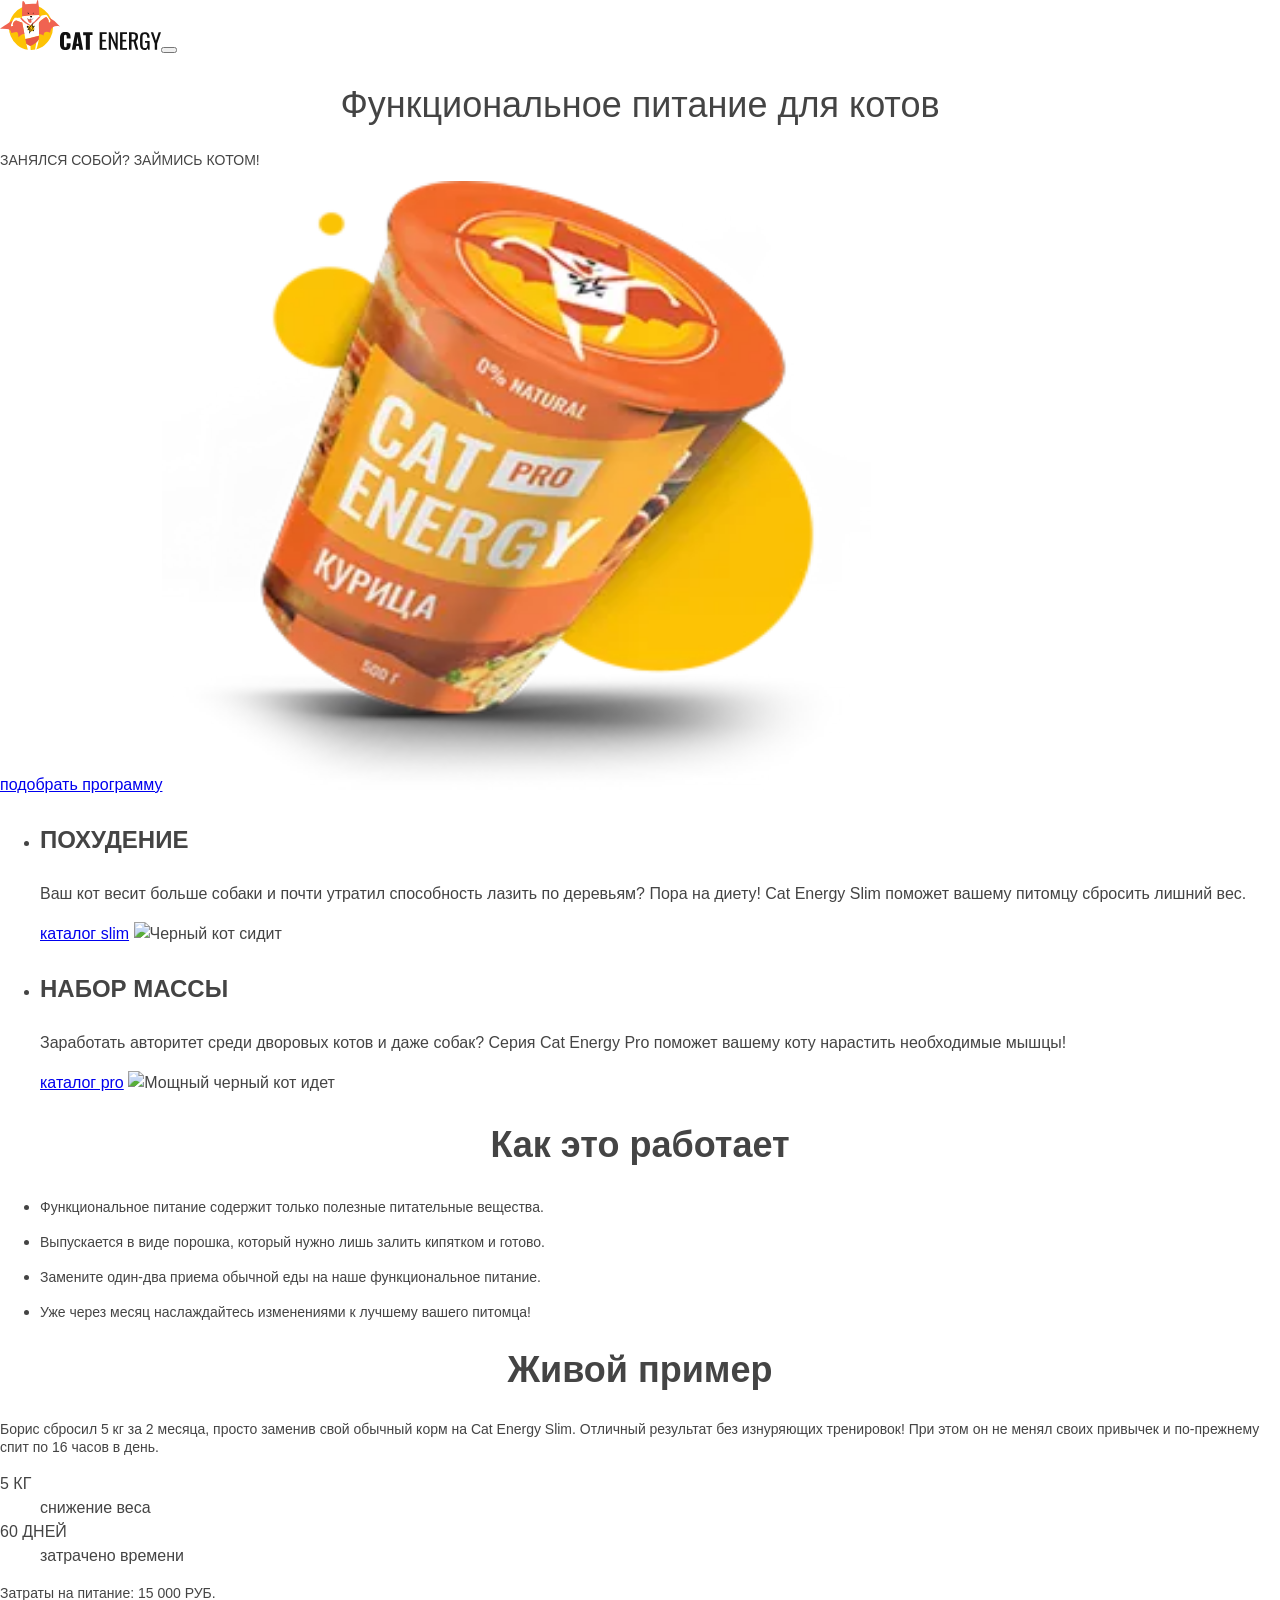
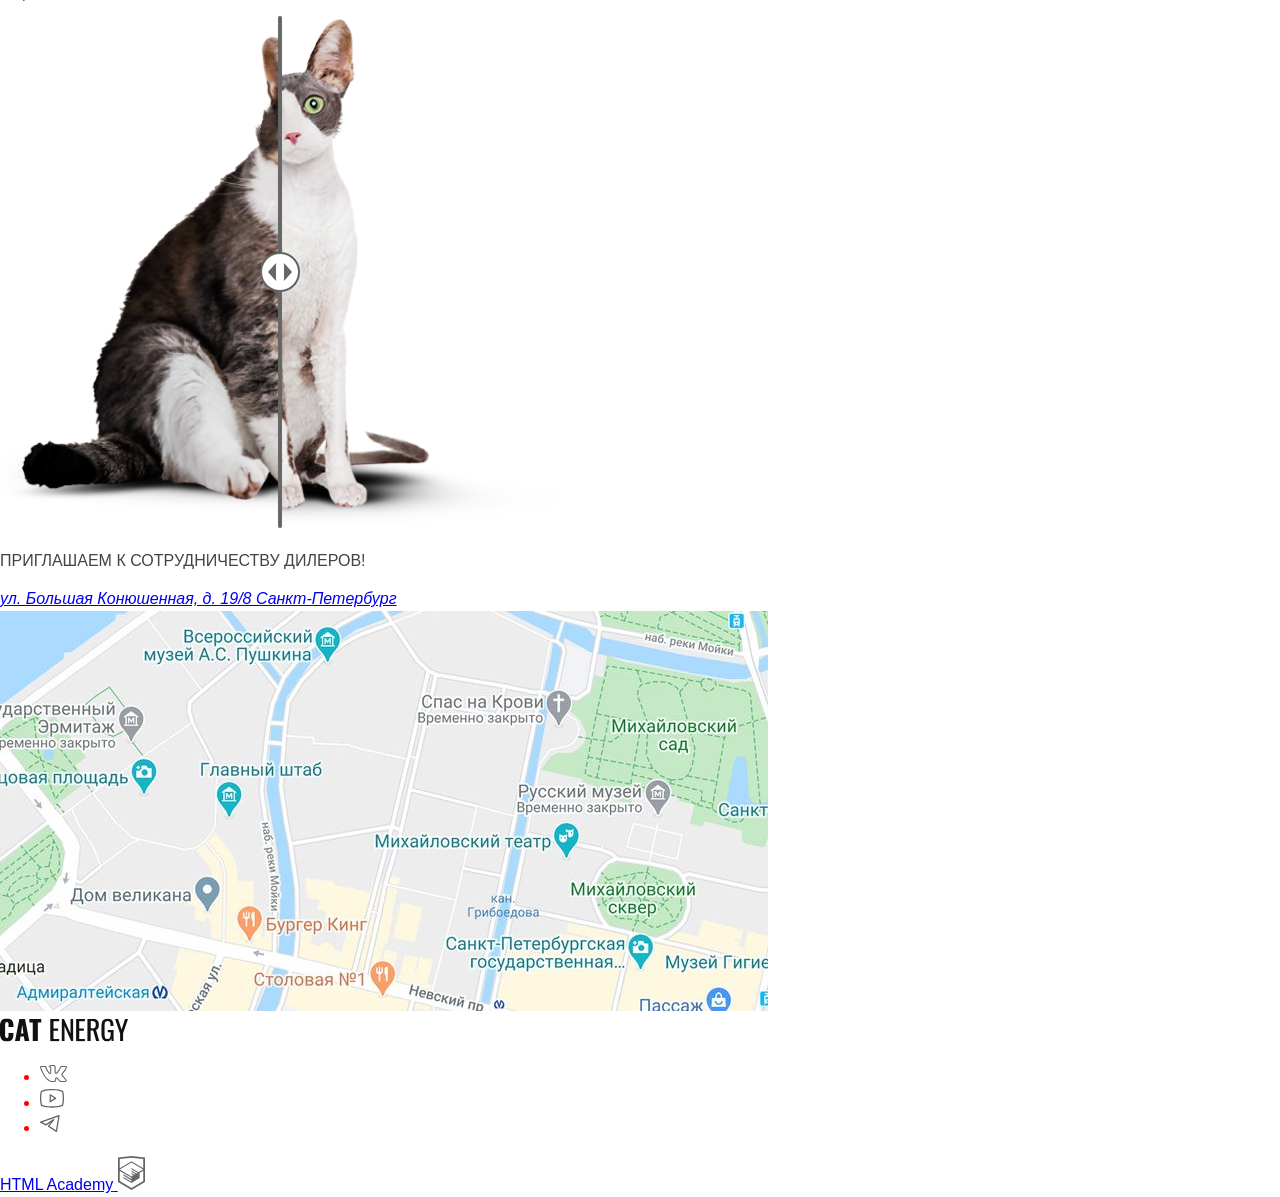
==== commit 8fd49921: "Deploying to gh-pages from @ htmlacademy-adaptive/2657291-cat-energy-2@3165a8bb9bf95228746e027111dd4" ====
--- a/6/index.html
+++ b/6/index.html
@@ -1 +1 @@
-<!DOCTYPE html><html class="page" lang="ru"><head><meta charset="UTF-8"><title>Сайт питания для котов Cat Energy</title><meta name="viewport" content="width=device-width,initial-scale=1"><link rel="stylesheet" href="styles/styles.css"><link rel="icon" href="favicon.ico"><link rel="icon" href="favicons/"><link rel="manifest" href="manifest.json"><script src="scripts/index.js" defer="defer"></script></head><body class="page__body"><header class="main-header"><a class="main-header__logo"><picture><source media="(min-width: 1440px)" width="70" height="59" type="image/svg+xml" srcset="images/logo-desktop.svg"><source media="(min-width: 768px)" width="60" height="50" type="image/svg+xml" srcset="images/logo-tablet.svg"><img src="images/logo-mobile.svg" width="33" height="38" alt="Логотип сайта"></picture></a><a class="main-header__logo-text" href="#"><picture><source media="(min-width: 1440px)" width="118" height="21" type="image/svg+xml" srcset="images/logo-text.svg"><source media="(min-width: 768px)" width="101" height="18" type="image/svg+xml" srcset="images/logo-text.svg"><img src="images/logo-text.svg" width="101" height="18" alt="Логотип текст"></picture></a><button class="main-header__toggle" type="button"><span class="visually-hidden">Открыть меню</span></button><nav class="main-nav visually-hidden"><ul class="site-list"><li class="site-list__item site-list__item--active"><a href="#">Главная</a></li><li class="site-list__item"><a href="catalog.html">каталог продукции</a></li><li class="site-list__item"><a href="#">подбор программы</a></li></ul></nav></header><main class="main-container"><h1 class="visually-hidden">Функциональное питание для котов Cat Energy</h1><section class="promo"><h2 class="promo__title">Функциональное питание для котов</h2><p class="promo__text">Занялся собой? Займись котом!</p><a class="promo__button button" href="#">подобрать программу</a><picture><source media="(min-width: 1440px)" width="552" height="499" type="image/webp" srcset="images/promo@1x.webp, images/promo@2x.webp 2x"><source media="(min-width: 768px)" width="709" height="609" type="image/webp" srcset="images/promo@1x.webp, images/promo@2x.webp 2x"><img class="promo_images" src="images/promo@1x.png" srcset="images/promo@2x.png" width="280" height="270" alt="Баночка питания Cat Energu Pro курица"></picture></section><section class="program"><h2 class="visually-hidden">Выбор программы</h2><ul class="program-list"><li class="program__item"><h3 class="program__title">похудение</h3><p class="program__text">Ваш кот весит больше собаки и почти утратил способность лазить по деревьям? Пора на диету! Cat Energy Slim поможет вашему питомцу сбросить лишний вес.</p><a class="program__link" href="#">каталог slim</a> <img class="program__image" src="images/cat-back-sits.png" alt="Черный кот сидит" width="50" height="53"></li><li class="program__item"><h3 class="program__title">набор массы</h3><p class="program__text">Заработать авторитет среди дворовых котов и даже собак? Серия Cat Energy Pro поможет вашему коту нарастить необходимые мышцы!</p><a class="program__link" href="#">каталог pro</a> <img class="program__image" src="images/cat-back-quality.png" alt="Мощный черный кот идет" width="67" height="50"></li></ul></section><section class="description"><h2 class="description__title">Как это работает</h2><ul class="description-list"><li class="description__item"><p class="description__text">Функциональное питание содержит только полезные питательные вещества.</p></li><li class="description__item"><p class="description__text">Выпускается в виде порошка, который нужно лишь залить кипятком и готово.</p></li><li class="description__item"><p class="description__text">Замените один-два приема обычной еды на наше функциональное питание.</p></li><li class="description__item"><p class="description__text">Уже через месяц наслаждайтесь изменениями к лучшему вашего питомца!</p></li></ul></section><section class="example"><h2 class="example__title">Живой пример</h2><p class="example__text">Борис сбросил 5 кг за 2 месяца, просто заменив свой обычный корм на Cat Energy Slim. Отличный результат без изнуряющих тренировок! При этом он не менял своих привычек и по-прежнему спит по 16 часов в день.</p><dl class="example-list"><div class="example__item"><dt class="example__terms">5 КГ</dt><dd class="example__description">снижение веса</dd></div><div class="example__item"><dt class="example__terms">60 ДНЕЙ</dt><dd class="example__description">затрачено времени</dd></div></dl><p class="example__text">Затраты на питание: 15 000 РУБ.</p><div class="example__slider"><picture><source media="(min-width: 768px)" width="560" height="512" type="image/webp" srcset="images/slider-tablet@1x.png, images/slider-tablet@2x.png 2x"><img class="example__img" src="images/slider@1x.png" srcset="images/slider@2x.png" width="280" height="256" alt="слайдер"></picture></div></section><section class="invitation"><h2 class="visually-hidden">Наши контакты</h2><div class="contacts"><p class="contacts__text">приглашаем к сотрудничеству дилеров!</p><address class="contacts__address"><a href="#">ул. Большая Конюшенная, д. 19/8 Санкт-Петербург</a></address></div><div class="invitation__map"><picture><source media="(min-width: 1440px)" width="1440" height="400" type="image/webp" srcset="images/map-desktop@1x.jpg, images/map-desktop@2x.jpg 2x"><source media="(min-width: 768px)" width="768" height="400" type="image/webp" srcset="images/map-tablet@1x.jpg, images/map-tablet@2x.jpg 2x"><img class="invitation__img" src="images/map-mobile@1x.jpg" srcset="images/map-mobile@2x.jpg 2x 2x" width="320" height="362" alt="Карта"></picture></div></section></main><footer class="main-footer main-footer__container"><div class="container"><a class="footer__logo" href="https://htmlacademy.ru/intensive/adaptive" aria-label="логотип"><img src="images/logo-text.svg" width="128" height="24" alt="логотип текст"></a><ul class="social-list"><li class="social__item"><a class="social__link" href="#" aria-label="Вконтакте"><svg width="27" height="17" viewBox="0 0 27 17" fill="none" xmlns="http://www.w3.org/2000/svg"><path d="M0 2.33876C0 1.48373 0.515103 1.02268 1.54531 0.955621L5.51515 0.980769C5.78158 0.980769 5.95921 1.10651 6.04802 1.35799C6.45655 2.61538 6.91392 3.70094 7.42014 4.61465C7.92637 5.52835 8.58801 6.58038 9.40507 7.77071C9.47611 7.9216 9.59157 7.99704 9.75143 7.99704C9.87576 7.99704 9.97345 7.93836 10.0445 7.82101L10.1244 7.54438L10.1511 3.19379C10.1511 2.89201 10.0756 2.69083 9.92461 2.59024C9.77363 2.48965 9.49388 2.4142 9.08535 2.36391C8.76563 2.31361 8.60577 2.12919 8.60577 1.81065C8.60577 1.74359 8.61465 1.69329 8.63241 1.65976C9.00542 0.57002 10.0711 0.0251479 11.8296 0.0251479L13.3216 0C13.9966 0 14.5561 0.15927 15.0001 0.477811C15.4442 0.796351 15.6662 1.29931 15.6662 1.98669V7.69527C15.7906 7.77909 15.906 7.82101 16.0126 7.82101C16.279 7.82101 16.5099 7.67012 16.7053 7.36834C18.6592 4.78649 19.716 3.05966 19.8759 2.18787C19.8759 2.1711 19.8936 2.12919 19.9291 2.06213C20.0535 1.81065 20.2577 1.5927 20.5419 1.40828C20.8261 1.22387 21.0748 1.09813 21.288 1.03107C21.359 0.997535 21.4389 0.980769 21.5277 0.980769H25.6574L25.9239 1.00592C26.2791 1.00592 26.5544 1.16519 26.7498 1.48373C26.8209 1.58432 26.8697 1.69329 26.8964 1.81065C26.923 1.92801 26.9408 2.04536 26.9496 2.16272C26.9585 2.28008 26.963 2.34714 26.963 2.36391V2.53994C26.8386 3.22732 26.5233 3.9608 26.0171 4.74038C25.5109 5.51997 24.867 6.36243 24.0855 7.26775C23.304 8.17308 22.8155 8.76825 22.6201 9.05326C22.4603 9.25444 22.3803 9.43886 22.3803 9.60651C22.3803 9.74063 22.4514 9.89152 22.5935 10.0592L26.4834 14.6864C26.6965 14.9546 26.8031 15.248 26.8031 15.5666C26.8031 15.9522 26.6432 16.2707 26.3235 16.5222C26.0038 16.7737 25.6219 16.9162 25.1779 16.9497L24.7249 16.9749H20.6752C20.6574 16.9749 20.6219 16.979 20.5686 16.9874C20.5153 16.9958 20.4798 17 20.462 17C20.0712 17 19.7071 16.8407 19.3696 16.5222C19.2453 16.3881 18.4105 15.3989 16.8652 13.5547C16.7764 13.4374 16.652 13.3284 16.4922 13.2278C16.4211 13.4961 16.3279 13.8817 16.2124 14.3846C16.097 14.8876 16.0126 15.248 15.9593 15.466L15.8794 15.8935C15.7018 16.4803 15.3287 16.8323 14.7604 16.9497L14.3874 16.9749H11.7763C10.3021 16.9749 8.83224 16.3378 7.36686 15.0636C5.90148 13.7894 4.58264 12.1423 3.41034 10.122C2.23803 8.10182 1.14566 5.75049 0.133216 3.06805C0.0444054 2.8501 0 2.607 0 2.33876ZM16.0126 8.85207C15.6396 8.85207 15.3021 8.75567 15.0001 8.56287C14.6982 8.37007 14.5472 8.10602 14.5472 7.77071V1.98669C14.5472 1.65138 14.4584 1.41248 14.2808 1.26997C14.1032 1.12747 13.7923 1.05621 13.3483 1.05621L11.8296 1.10651C11.0658 1.10651 10.4886 1.23225 10.0978 1.48373C10.8793 1.8358 11.2701 2.40582 11.2701 3.19379V7.61982C11.2346 8.03895 11.0569 8.38683 10.7372 8.66346C10.4175 8.94009 10.0623 9.0784 9.6715 9.0784C9.13863 9.0784 8.7301 8.83531 8.44591 8.34911C7.06046 6.37081 6.03025 4.4931 5.35529 2.71598L5.1155 2.06213L1.57195 2.03698C1.34104 2.03698 1.21227 2.04956 1.18562 2.0747C1.15898 2.09985 1.14566 2.1711 1.14566 2.28846C1.14566 2.43935 1.16342 2.59862 1.19895 2.76627L1.75845 4.17456C3.25048 7.81262 4.87127 10.6795 6.62085 12.7751C8.37042 14.8708 10.0889 15.9186 11.7763 15.9186H14.4406C14.5472 15.9186 14.6271 15.8893 14.6804 15.8306C14.7337 15.7719 14.7781 15.6588 14.8136 15.4911L14.8669 15.2396L15.3732 13.0266C15.5152 12.7249 15.6396 12.5237 15.7462 12.4231C15.9415 12.2387 16.1725 12.1465 16.4389 12.1465C16.8652 12.1465 17.3003 12.3895 17.7444 12.8757L20.0091 15.5917C20.1512 15.8097 20.3022 15.9186 20.462 15.9186H24.8581C25.391 15.9186 25.6574 15.7929 25.6574 15.5414C25.6574 15.4576 25.6308 15.3738 25.5775 15.2899L21.7142 10.7382C21.4123 10.3861 21.2613 10.0089 21.2613 9.60651C21.2613 9.20414 21.4034 8.81854 21.6876 8.4497C21.9185 8.1144 22.367 7.55695 23.0331 6.77737C23.6992 5.99778 24.2809 5.26849 24.7782 4.5895C25.2756 3.9105 25.6042 3.29438 25.764 2.74112L25.8439 2.4142C25.8262 2.38067 25.8173 2.32618 25.8173 2.25074C25.8173 2.1753 25.8084 2.11243 25.7907 2.06213H21.6077C21.3412 2.16272 21.1281 2.31361 20.9682 2.51479L20.8084 2.9926C20.3643 4.14941 19.2009 5.93491 17.3181 8.34911C16.9451 8.68442 16.5099 8.85207 16.0126 8.85207Z" fill="#666666"/></svg></a></li><li class="social__item"><a class="social__link" href="#" aria-label="Ютуб"><svg width="24" height="19" viewBox="0 0 24 19" fill="none" xmlns="http://www.w3.org/2000/svg"><path d="M15.8509 8.79275L10.6145 5.30184C10.5159 5.23691 10.4016 5.19985 10.2837 5.19459C10.1657 5.18934 10.0486 5.21608 9.94459 5.27198C9.84061 5.32789 9.75368 5.41087 9.69302 5.51215C9.63236 5.61343 9.60022 5.72924 9.6 5.84729V12.8291C9.60013 12.9481 9.6327 13.0648 9.69421 13.1667C9.75572 13.2686 9.84384 13.3518 9.94909 13.4073C10.0524 13.4631 10.1691 13.4895 10.2864 13.4837C10.4037 13.478 10.5172 13.4402 10.6145 13.3746L15.8509 9.88366C15.9409 9.82395 16.0148 9.7429 16.0658 9.64772C16.1169 9.55255 16.1436 9.44621 16.1436 9.3382C16.1436 9.23019 16.1169 9.12385 16.0658 9.02868C16.0148 8.93351 15.9409 8.85245 15.8509 8.79275ZM10.9091 11.6073V7.06911L14.3127 9.3382L10.9091 11.6073ZM23.3891 3.04366C23.2942 2.67547 23.1131 2.33511 22.8609 2.05061C22.6086 1.76611 22.2924 1.54561 21.9382 1.40729C18.2182 -0.0217993 12.2509 1.91553e-05 12 1.91553e-05C11.7491 1.91553e-05 5.78182 -0.0217993 2.06182 1.40729C1.70764 1.54561 1.3914 1.76611 1.13914 2.05061C0.886889 2.33511 0.705838 2.67547 0.610909 3.04366C0.327273 4.11275 0 6.07638 0 9.3382C0 12.6 0.327273 14.5637 0.610909 15.6327C0.705838 16.0009 0.886889 16.3413 1.13914 16.6258C1.3914 16.9103 1.70764 17.1308 2.06182 17.2691C5.78182 18.6982 11.7491 18.6764 12 18.6764H12.0764C12.8291 18.6764 18.3927 18.6327 21.9382 17.2691C22.2924 17.1308 22.6086 16.9103 22.8609 16.6258C23.1131 16.3413 23.2942 16.0009 23.3891 15.6327C23.6727 14.5637 24 12.6 24 9.3382C24 6.07638 23.6727 4.11275 23.3891 3.04366ZM22.1236 15.3055C22.0807 15.472 21.999 15.6259 21.8853 15.7548C21.7715 15.8838 21.6289 15.984 21.4691 16.0473C17.9782 17.3891 12.0655 17.3673 12 17.3673C11.9345 17.3673 6.02182 17.3891 2.53091 16.0473C2.37107 15.984 2.22846 15.8838 2.11471 15.7548C2.00096 15.6259 1.91929 15.472 1.87636 15.3055C1.61455 14.3018 1.30909 12.4582 1.30909 9.3382C1.30909 6.2182 1.61455 4.37457 1.87636 3.37093C1.91929 3.20445 2.00096 3.05047 2.11471 2.92156C2.22846 2.79264 2.37107 2.69243 2.53091 2.62911C6.02182 1.28729 11.9345 1.30911 12 1.30911C12.0655 1.30911 17.9782 1.28729 21.4691 2.62911C21.6289 2.69243 21.7715 2.79264 21.8853 2.92156C21.999 3.05047 22.0807 3.20445 22.1236 3.37093C22.3855 4.37457 22.6909 6.2182 22.6909 9.3382C22.6909 12.4582 22.3855 14.3018 22.1236 15.3055Z" fill="#666666"/></svg></a></li><li class="social__item"><a class="social__link" href="#" aria-label="Телеграм"><svg width="20" height="18" viewBox="0 0 20 18" fill="none" xmlns="http://www.w3.org/2000/svg"><path fill-rule="evenodd" clip-rule="evenodd" d="M19.4608 0.152905C19.6393 0.302216 19.7255 0.534898 19.6872 0.764481L17.0611 16.5214C17.0244 16.7411 16.8789 16.9273 16.6745 17.0159C16.47 17.1045 16.2346 17.0833 16.0493 16.9597L8.17082 11.7074C8.01771 11.6054 7.91447 11.4437 7.88624 11.2619C7.858 11.08 7.90738 10.8947 8.02233 10.751L10.633 7.48773L6.27303 10.3944C6.077 10.525 5.82597 10.5407 5.61524 10.4353L0.362931 7.80915C0.127693 7.69153 -0.0146529 7.44488 0.00119976 7.18235C0.0170525 6.91983 0.188044 6.6921 0.435726 6.60364L18.8188 0.0382579C19.038 -0.0400244 19.2822 0.00359465 19.4608 0.152905ZM2.32626 7.32275L5.86168 9.09046L13.4231 4.0495C13.6925 3.86994 14.0525 3.91349 14.2712 4.1521C14.49 4.3907 14.5022 4.75314 14.3 5.00591L9.49502 11.0121L15.9328 15.3039L18.2083 1.65058L2.32626 7.32275Z" fill="#666666"/></svg></a></li></ul><a class="copyright" href="https://htmlacademy.ru/intensive/adaptive"><span class="copyright__link">HTML Academy</span> <svg width="27" height="34" viewBox="0 0 27 34" fill="none" xmlns="http://www.w3.org/2000/svg"><path d="M13.6426 0.0157537L13.5 0L0 1.40733V26.0129L13.5 34L27 26.0129V1.40733L13.6426 0.0157537ZM25.2344 25.0151L13.5 31.9573L1.76561 25.0151V14.9293L13.4507 21.8451L13.4701 23.0984L5.45351 18.3548L5.44295 19.5801L13.4894 24.3885L13.5088 25.675L5.46408 20.9174L5.45351 22.1427L13.5 26.9511L21.6239 22.1182V20.8929V16.909L25.2432 14.7595L25.2344 25.0151ZM25.2344 13.4519L22.0147 15.3319L20.5325 16.2071L13.4666 12.0201L13.456 13.2454L19.4957 16.818L19.4429 16.8495L19.3126 16.9247L18.4536 17.4166L13.4666 14.4689L13.456 15.6942L17.3921 18.0222L16.4591 18.6314L16.438 18.6436L13.4666 16.902L13.456 18.1273L15.4029 19.2615L13.4155 20.4483L1.7973 13.5762L13.4349 6.61831L25.2344 13.4519ZM25.2344 12.2266L13.4401 5.31075L1.76561 12.2196V2.9897L13.5 1.76442L25.2344 2.9897V12.2266Z" fill="#666666"/></svg></a></div></footer></body></html>+<!DOCTYPE html><html class="page" lang="ru"><head><meta charset="UTF-8"><title>Сайт питания для котов Cat Energy</title><meta name="viewport" content="width=device-width,initial-scale=1"><link rel="stylesheet" href="styles/styles.css"><link rel="icon" href="favicon.ico"><link rel="icon" href="favicons/"><link rel="manifest" href="manifest.json"><script src="scripts/index.js" defer="defer"></script></head><body class="page__body"><header class="main-header"><a class="main-header__logo" href="#"><picture><source media="(min-width: 1440px)" width="70" height="59" type="image/svg+xml" srcset="images/logo-desktop.svg"><source media="(min-width: 768px)" width="60" height="50" type="image/svg+xml" srcset="images/logo-tablet.svg"><img src="images/logo-mobile.svg" width="33" height="38" alt="Логотип сайта"></picture></a><a class="main-header__logo-text" href="#"><picture><source media="(min-width: 1440px)" width="118" height="21" type="image/svg+xml" srcset="images/logo-text.svg"><source media="(min-width: 768px)" width="101" height="18" type="image/svg+xml" srcset="images/logo-text.svg"><img src="images/logo-text.svg" width="101" height="18" alt="Логотип текст"></picture></a><button class="main-header__toggle" type="button"><span class="visually-hidden">Открыть меню</span></button><nav class="navigation visually-hidden"><ul class="navigation__list"><li class="navigation__item navigation__item--active"><a href="#">Главная</a></li><li class="navigation__item"><a href="catalog.html">каталог продукции</a></li><li class="navigation__item"><a href="#">подбор программы</a></li></ul></nav></header><main class="page__main"><h1 class="visually-hidden">Функциональное питание для котов Cat Energy</h1><section class="section promo"><h2 class="promo__title">Функциональное питание для котов</h2><p class="promo__text">Занялся собой? Займись котом!</p><a class="button" href="#">подобрать программу</a><picture><source media="(min-width: 1440px)" width="552" height="499" type="image/webp" srcset="images/promo@1x.webp, images/promo@2x.webp 2x"><source media="(min-width: 768px)" width="709" height="609" type="image/webp" srcset="images/promo@1x.webp, images/promo@2x.webp 2x"><img class="promo__images" src="images/promo@1x.png" srcset="images/promo@2x.png" width="280" height="270" alt="Баночка питания Cat Energu Pro курица"></picture></section><section class="section"><h2 class="visually-hidden">Выбор программы</h2><ul class="program"><li class="program__item"><h3 class="program__title">похудение</h3><p class="program__text">Ваш кот весит больше собаки и почти утратил способность лазить по деревьям? Пора на диету! Cat Energy Slim поможет вашему питомцу сбросить лишний вес.</p><a class="program__link" href="#">каталог slim</a> <img class="program__image" src="images/cat-back-sits.png" alt="Черный кот сидит" width="50" height="53"></li><li class="program__item"><h3 class="program__title">набор массы</h3><p class="program__text">Заработать авторитет среди дворовых котов и даже собак? Серия Cat Energy Pro поможет вашему коту нарастить необходимые мышцы!</p><a class="program__link" href="#">каталог pro</a> <img class="program__image" src="images/cat-back-quality.png" alt="Мощный черный кот идет" width="67" height="50"></li></ul></section><section class="section"><h2 class="section__title">Как это работает</h2><ul class="description"><li class="description__item"><p class="description__text">Функциональное питание содержит только полезные питательные вещества.</p></li><li class="description__item"><p class="description__text">Выпускается в виде порошка, который нужно лишь залить кипятком и готово.</p></li><li class="description__item"><p class="description__text">Замените один-два приема обычной еды на наше функциональное питание.</p></li><li class="description__item"><p class="description__text">Уже через месяц наслаждайтесь изменениями к лучшему вашего питомца!</p></li></ul></section><section class="section example"><h2 class="example__title">Живой пример</h2><p class="example__text">Борис сбросил 5 кг за 2 месяца, просто заменив свой обычный корм на Cat Energy Slim. Отличный результат без изнуряющих тренировок! При этом он не менял своих привычек и по-прежнему спит по 16 часов в день.</p><dl class="example__list"><div class="example__item"><dt class="example__terms">5 КГ</dt><dd class="example__description">снижение веса</dd></div><div class="example__item"><dt class="example__terms">60 ДНЕЙ</dt><dd class="example__description">затрачено времени</dd></div></dl><p class="example__text">Затраты на питание: 15 000 РУБ.</p><div class="example__slider"><picture><source media="(min-width: 768px)" width="560" height="512" type="image/webp" srcset="images/slider-tablet@1x.png, images/slider-tablet@2x.png 2x"><img class="example__img" src="images/slider@1x.png" srcset="images/slider@2x.png" width="280" height="256" alt="слайдер"></picture></div></section><section class="section contacts"><h2 class="visually-hidden">Наши контакты</h2><div class="contacts__container"><p class="contacts__text">приглашаем к сотрудничеству дилеров!</p><address class="contacts__address"><a href="#">ул. Большая Конюшенная, д. 19/8 Санкт-Петербург</a></address></div><div class="contacts__map"><picture><source media="(min-width: 1440px)" width="1440" height="400" type="image/webp" srcset="images/map-desktop@1x.jpg, images/map-desktop@2x.jpg 2x"><source media="(min-width: 768px)" width="768" height="400" type="image/webp" srcset="images/map-tablet@1x.jpg, images/map-tablet@2x.jpg 2x"><img class="contacts__img" src="images/map-mobile@1x.jpg" srcset="images/map-mobile@2x.jpg 2x" width="320" height="362" alt="Карта"></picture></div></section></main><footer class="main-footer"><div class="main-footer__container"><a class="main-footer__logo" href="https://htmlacademy.ru/intensive/adaptive" aria-label="логотип"><img src="images/logo-text.svg" width="128" height="24" alt="логотип текст"></a><ul class="social-list"><li class="social-list__item"><a class="social-list__link" href="#" aria-label="Вконтакте"><svg width="27" height="17" viewBox="0 0 27 17" fill="none" xmlns="http://www.w3.org/2000/svg"><path d="M0 2.33876C0 1.48373 0.515103 1.02268 1.54531 0.955621L5.51515 0.980769C5.78158 0.980769 5.95921 1.10651 6.04802 1.35799C6.45655 2.61538 6.91392 3.70094 7.42014 4.61465C7.92637 5.52835 8.58801 6.58038 9.40507 7.77071C9.47611 7.9216 9.59157 7.99704 9.75143 7.99704C9.87576 7.99704 9.97345 7.93836 10.0445 7.82101L10.1244 7.54438L10.1511 3.19379C10.1511 2.89201 10.0756 2.69083 9.92461 2.59024C9.77363 2.48965 9.49388 2.4142 9.08535 2.36391C8.76563 2.31361 8.60577 2.12919 8.60577 1.81065C8.60577 1.74359 8.61465 1.69329 8.63241 1.65976C9.00542 0.57002 10.0711 0.0251479 11.8296 0.0251479L13.3216 0C13.9966 0 14.5561 0.15927 15.0001 0.477811C15.4442 0.796351 15.6662 1.29931 15.6662 1.98669V7.69527C15.7906 7.77909 15.906 7.82101 16.0126 7.82101C16.279 7.82101 16.5099 7.67012 16.7053 7.36834C18.6592 4.78649 19.716 3.05966 19.8759 2.18787C19.8759 2.1711 19.8936 2.12919 19.9291 2.06213C20.0535 1.81065 20.2577 1.5927 20.5419 1.40828C20.8261 1.22387 21.0748 1.09813 21.288 1.03107C21.359 0.997535 21.4389 0.980769 21.5277 0.980769H25.6574L25.9239 1.00592C26.2791 1.00592 26.5544 1.16519 26.7498 1.48373C26.8209 1.58432 26.8697 1.69329 26.8964 1.81065C26.923 1.92801 26.9408 2.04536 26.9496 2.16272C26.9585 2.28008 26.963 2.34714 26.963 2.36391V2.53994C26.8386 3.22732 26.5233 3.9608 26.0171 4.74038C25.5109 5.51997 24.867 6.36243 24.0855 7.26775C23.304 8.17308 22.8155 8.76825 22.6201 9.05326C22.4603 9.25444 22.3803 9.43886 22.3803 9.60651C22.3803 9.74063 22.4514 9.89152 22.5935 10.0592L26.4834 14.6864C26.6965 14.9546 26.8031 15.248 26.8031 15.5666C26.8031 15.9522 26.6432 16.2707 26.3235 16.5222C26.0038 16.7737 25.6219 16.9162 25.1779 16.9497L24.7249 16.9749H20.6752C20.6574 16.9749 20.6219 16.979 20.5686 16.9874C20.5153 16.9958 20.4798 17 20.462 17C20.0712 17 19.7071 16.8407 19.3696 16.5222C19.2453 16.3881 18.4105 15.3989 16.8652 13.5547C16.7764 13.4374 16.652 13.3284 16.4922 13.2278C16.4211 13.4961 16.3279 13.8817 16.2124 14.3846C16.097 14.8876 16.0126 15.248 15.9593 15.466L15.8794 15.8935C15.7018 16.4803 15.3287 16.8323 14.7604 16.9497L14.3874 16.9749H11.7763C10.3021 16.9749 8.83224 16.3378 7.36686 15.0636C5.90148 13.7894 4.58264 12.1423 3.41034 10.122C2.23803 8.10182 1.14566 5.75049 0.133216 3.06805C0.0444054 2.8501 0 2.607 0 2.33876ZM16.0126 8.85207C15.6396 8.85207 15.3021 8.75567 15.0001 8.56287C14.6982 8.37007 14.5472 8.10602 14.5472 7.77071V1.98669C14.5472 1.65138 14.4584 1.41248 14.2808 1.26997C14.1032 1.12747 13.7923 1.05621 13.3483 1.05621L11.8296 1.10651C11.0658 1.10651 10.4886 1.23225 10.0978 1.48373C10.8793 1.8358 11.2701 2.40582 11.2701 3.19379V7.61982C11.2346 8.03895 11.0569 8.38683 10.7372 8.66346C10.4175 8.94009 10.0623 9.0784 9.6715 9.0784C9.13863 9.0784 8.7301 8.83531 8.44591 8.34911C7.06046 6.37081 6.03025 4.4931 5.35529 2.71598L5.1155 2.06213L1.57195 2.03698C1.34104 2.03698 1.21227 2.04956 1.18562 2.0747C1.15898 2.09985 1.14566 2.1711 1.14566 2.28846C1.14566 2.43935 1.16342 2.59862 1.19895 2.76627L1.75845 4.17456C3.25048 7.81262 4.87127 10.6795 6.62085 12.7751C8.37042 14.8708 10.0889 15.9186 11.7763 15.9186H14.4406C14.5472 15.9186 14.6271 15.8893 14.6804 15.8306C14.7337 15.7719 14.7781 15.6588 14.8136 15.4911L14.8669 15.2396L15.3732 13.0266C15.5152 12.7249 15.6396 12.5237 15.7462 12.4231C15.9415 12.2387 16.1725 12.1465 16.4389 12.1465C16.8652 12.1465 17.3003 12.3895 17.7444 12.8757L20.0091 15.5917C20.1512 15.8097 20.3022 15.9186 20.462 15.9186H24.8581C25.391 15.9186 25.6574 15.7929 25.6574 15.5414C25.6574 15.4576 25.6308 15.3738 25.5775 15.2899L21.7142 10.7382C21.4123 10.3861 21.2613 10.0089 21.2613 9.60651C21.2613 9.20414 21.4034 8.81854 21.6876 8.4497C21.9185 8.1144 22.367 7.55695 23.0331 6.77737C23.6992 5.99778 24.2809 5.26849 24.7782 4.5895C25.2756 3.9105 25.6042 3.29438 25.764 2.74112L25.8439 2.4142C25.8262 2.38067 25.8173 2.32618 25.8173 2.25074C25.8173 2.1753 25.8084 2.11243 25.7907 2.06213H21.6077C21.3412 2.16272 21.1281 2.31361 20.9682 2.51479L20.8084 2.9926C20.3643 4.14941 19.2009 5.93491 17.3181 8.34911C16.9451 8.68442 16.5099 8.85207 16.0126 8.85207Z" fill="#666666"/></svg></a></li><li class="social-list__item"><a class="social-list__link" href="#" aria-label="Ютуб"><svg width="24" height="19" viewBox="0 0 24 19" fill="none" xmlns="http://www.w3.org/2000/svg"><path d="M15.8509 8.79275L10.6145 5.30184C10.5159 5.23691 10.4016 5.19985 10.2837 5.19459C10.1657 5.18934 10.0486 5.21608 9.94459 5.27198C9.84061 5.32789 9.75368 5.41087 9.69302 5.51215C9.63236 5.61343 9.60022 5.72924 9.6 5.84729V12.8291C9.60013 12.9481 9.6327 13.0648 9.69421 13.1667C9.75572 13.2686 9.84384 13.3518 9.94909 13.4073C10.0524 13.4631 10.1691 13.4895 10.2864 13.4837C10.4037 13.478 10.5172 13.4402 10.6145 13.3746L15.8509 9.88366C15.9409 9.82395 16.0148 9.7429 16.0658 9.64772C16.1169 9.55255 16.1436 9.44621 16.1436 9.3382C16.1436 9.23019 16.1169 9.12385 16.0658 9.02868C16.0148 8.93351 15.9409 8.85245 15.8509 8.79275ZM10.9091 11.6073V7.06911L14.3127 9.3382L10.9091 11.6073ZM23.3891 3.04366C23.2942 2.67547 23.1131 2.33511 22.8609 2.05061C22.6086 1.76611 22.2924 1.54561 21.9382 1.40729C18.2182 -0.0217993 12.2509 1.91553e-05 12 1.91553e-05C11.7491 1.91553e-05 5.78182 -0.0217993 2.06182 1.40729C1.70764 1.54561 1.3914 1.76611 1.13914 2.05061C0.886889 2.33511 0.705838 2.67547 0.610909 3.04366C0.327273 4.11275 0 6.07638 0 9.3382C0 12.6 0.327273 14.5637 0.610909 15.6327C0.705838 16.0009 0.886889 16.3413 1.13914 16.6258C1.3914 16.9103 1.70764 17.1308 2.06182 17.2691C5.78182 18.6982 11.7491 18.6764 12 18.6764H12.0764C12.8291 18.6764 18.3927 18.6327 21.9382 17.2691C22.2924 17.1308 22.6086 16.9103 22.8609 16.6258C23.1131 16.3413 23.2942 16.0009 23.3891 15.6327C23.6727 14.5637 24 12.6 24 9.3382C24 6.07638 23.6727 4.11275 23.3891 3.04366ZM22.1236 15.3055C22.0807 15.472 21.999 15.6259 21.8853 15.7548C21.7715 15.8838 21.6289 15.984 21.4691 16.0473C17.9782 17.3891 12.0655 17.3673 12 17.3673C11.9345 17.3673 6.02182 17.3891 2.53091 16.0473C2.37107 15.984 2.22846 15.8838 2.11471 15.7548C2.00096 15.6259 1.91929 15.472 1.87636 15.3055C1.61455 14.3018 1.30909 12.4582 1.30909 9.3382C1.30909 6.2182 1.61455 4.37457 1.87636 3.37093C1.91929 3.20445 2.00096 3.05047 2.11471 2.92156C2.22846 2.79264 2.37107 2.69243 2.53091 2.62911C6.02182 1.28729 11.9345 1.30911 12 1.30911C12.0655 1.30911 17.9782 1.28729 21.4691 2.62911C21.6289 2.69243 21.7715 2.79264 21.8853 2.92156C21.999 3.05047 22.0807 3.20445 22.1236 3.37093C22.3855 4.37457 22.6909 6.2182 22.6909 9.3382C22.6909 12.4582 22.3855 14.3018 22.1236 15.3055Z" fill="#666666"/></svg></a></li><li class="social-list__item"><a class="social-list__link" href="#" aria-label="Телеграм"><svg width="20" height="18" viewBox="0 0 20 18" fill="none" xmlns="http://www.w3.org/2000/svg"><path fill-rule="evenodd" clip-rule="evenodd" d="M19.4608 0.152905C19.6393 0.302216 19.7255 0.534898 19.6872 0.764481L17.0611 16.5214C17.0244 16.7411 16.8789 16.9273 16.6745 17.0159C16.47 17.1045 16.2346 17.0833 16.0493 16.9597L8.17082 11.7074C8.01771 11.6054 7.91447 11.4437 7.88624 11.2619C7.858 11.08 7.90738 10.8947 8.02233 10.751L10.633 7.48773L6.27303 10.3944C6.077 10.525 5.82597 10.5407 5.61524 10.4353L0.362931 7.80915C0.127693 7.69153 -0.0146529 7.44488 0.00119976 7.18235C0.0170525 6.91983 0.188044 6.6921 0.435726 6.60364L18.8188 0.0382579C19.038 -0.0400244 19.2822 0.00359465 19.4608 0.152905ZM2.32626 7.32275L5.86168 9.09046L13.4231 4.0495C13.6925 3.86994 14.0525 3.91349 14.2712 4.1521C14.49 4.3907 14.5022 4.75314 14.3 5.00591L9.49502 11.0121L15.9328 15.3039L18.2083 1.65058L2.32626 7.32275Z" fill="#666666"/></svg></a></li></ul><a class="copyright" href="https://htmlacademy.ru/intensive/adaptive"><span class="copyright__link">HTML Academy</span> <svg width="27" height="34" viewBox="0 0 27 34" fill="none" xmlns="http://www.w3.org/2000/svg"><path d="M13.6426 0.0157537L13.5 0L0 1.40733V26.0129L13.5 34L27 26.0129V1.40733L13.6426 0.0157537ZM25.2344 25.0151L13.5 31.9573L1.76561 25.0151V14.9293L13.4507 21.8451L13.4701 23.0984L5.45351 18.3548L5.44295 19.5801L13.4894 24.3885L13.5088 25.675L5.46408 20.9174L5.45351 22.1427L13.5 26.9511L21.6239 22.1182V20.8929V16.909L25.2432 14.7595L25.2344 25.0151ZM25.2344 13.4519L22.0147 15.3319L20.5325 16.2071L13.4666 12.0201L13.456 13.2454L19.4957 16.818L19.4429 16.8495L19.3126 16.9247L18.4536 17.4166L13.4666 14.4689L13.456 15.6942L17.3921 18.0222L16.4591 18.6314L16.438 18.6436L13.4666 16.902L13.456 18.1273L15.4029 19.2615L13.4155 20.4483L1.7973 13.5762L13.4349 6.61831L25.2344 13.4519ZM25.2344 12.2266L13.4401 5.31075L1.76561 12.2196V2.9897L13.5 1.76442L25.2344 2.9897V12.2266Z" fill="#666666"/></svg></a></div></footer></body></html>
--- a/6/styles/styles.css
+++ b/6/styles/styles.css
@@ -0,0 +1 @@
+@font-face{font-family:Oswald;font-weight:400;font-style:normal;font-display:swap;src:url(fonts/oswald/oswaldregular.woff2)format("woff2")}@font-face{font-family:Oswald;font-weight:400;font-style:normal;font-display:swap;src:url(fonts/oswald/oswaldregular.woff)format("woff")}@font-face{font-family:Lato;font-weight:400;font-style:normal;font-display:swap;src:url(fonts/lato/Lato-Regular.woff2)format("woff2")}@font-face{font-family:Lato;font-weight:400;font-style:normal;font-display:swap;src:url(fonts/lato/Lato-Regular.woff)format("woff")}:before,:after{box-sizing:border-box}.visually-hidden{clip:rect(0 0 0 0);border:0;width:1px;height:1px;margin:-1px;padding:0;position:absolute;overflow:hidden}.page__body{font-family:Oswald,sans-serif;font-size:24px;font-weight:400}.page{height:100%}.page__body{color:#444;background-color:#fff;min-height:100%;margin:0;font-family:Lato,sans-serif;font-size:16px;line-height:24px}.main-header,.navigation__item{color:red}.section__title{text-align:center;font-size:36px;line-height:40px}.promo__title{text-align:center;font-family:Oswald,sans-serif;font-size:36px;font-weight:400;line-height:36px}.promo__text{text-transform:uppercase;font-size:14px;line-height:14px}.promo__button{text-align:center;vertical-align:middle;text-transform:uppercase;font-size:16px;line-height:20px}.program__title{text-transform:uppercase;font-size:24px;line-height:37px}.description__text{font-family:Lato,sans-serif;font-size:14px;line-height:18px}.example__title{text-align:center;font-size:36px;line-height:40px}.example__text{font-family:Lato,sans-serif;font-size:14px;font-weight:400;line-height:18px}.contacts__text{text-transform:uppercase;font-size:16px;line-height:20px}.catalog-list__item-title{vertical-align:middle;text-transform:uppercase;font-size:16px;line-height:20px}.additional-list__item-title{text-align:center;vertical-align:middle;text-transform:uppercase;font-size:16px;line-height:16px}.stocks__title{text-align:center;font-size:24px;line-height:24px}.subscribe__discription{text-align:center;font-size:16px;line-height:24px}.social__link{text-decoration:none}.copyright__link{font-family:Lato,sans-serif;font-size:16px;line-height:20px}.main-footer{color:red}.catalog-footer{color:inherit}
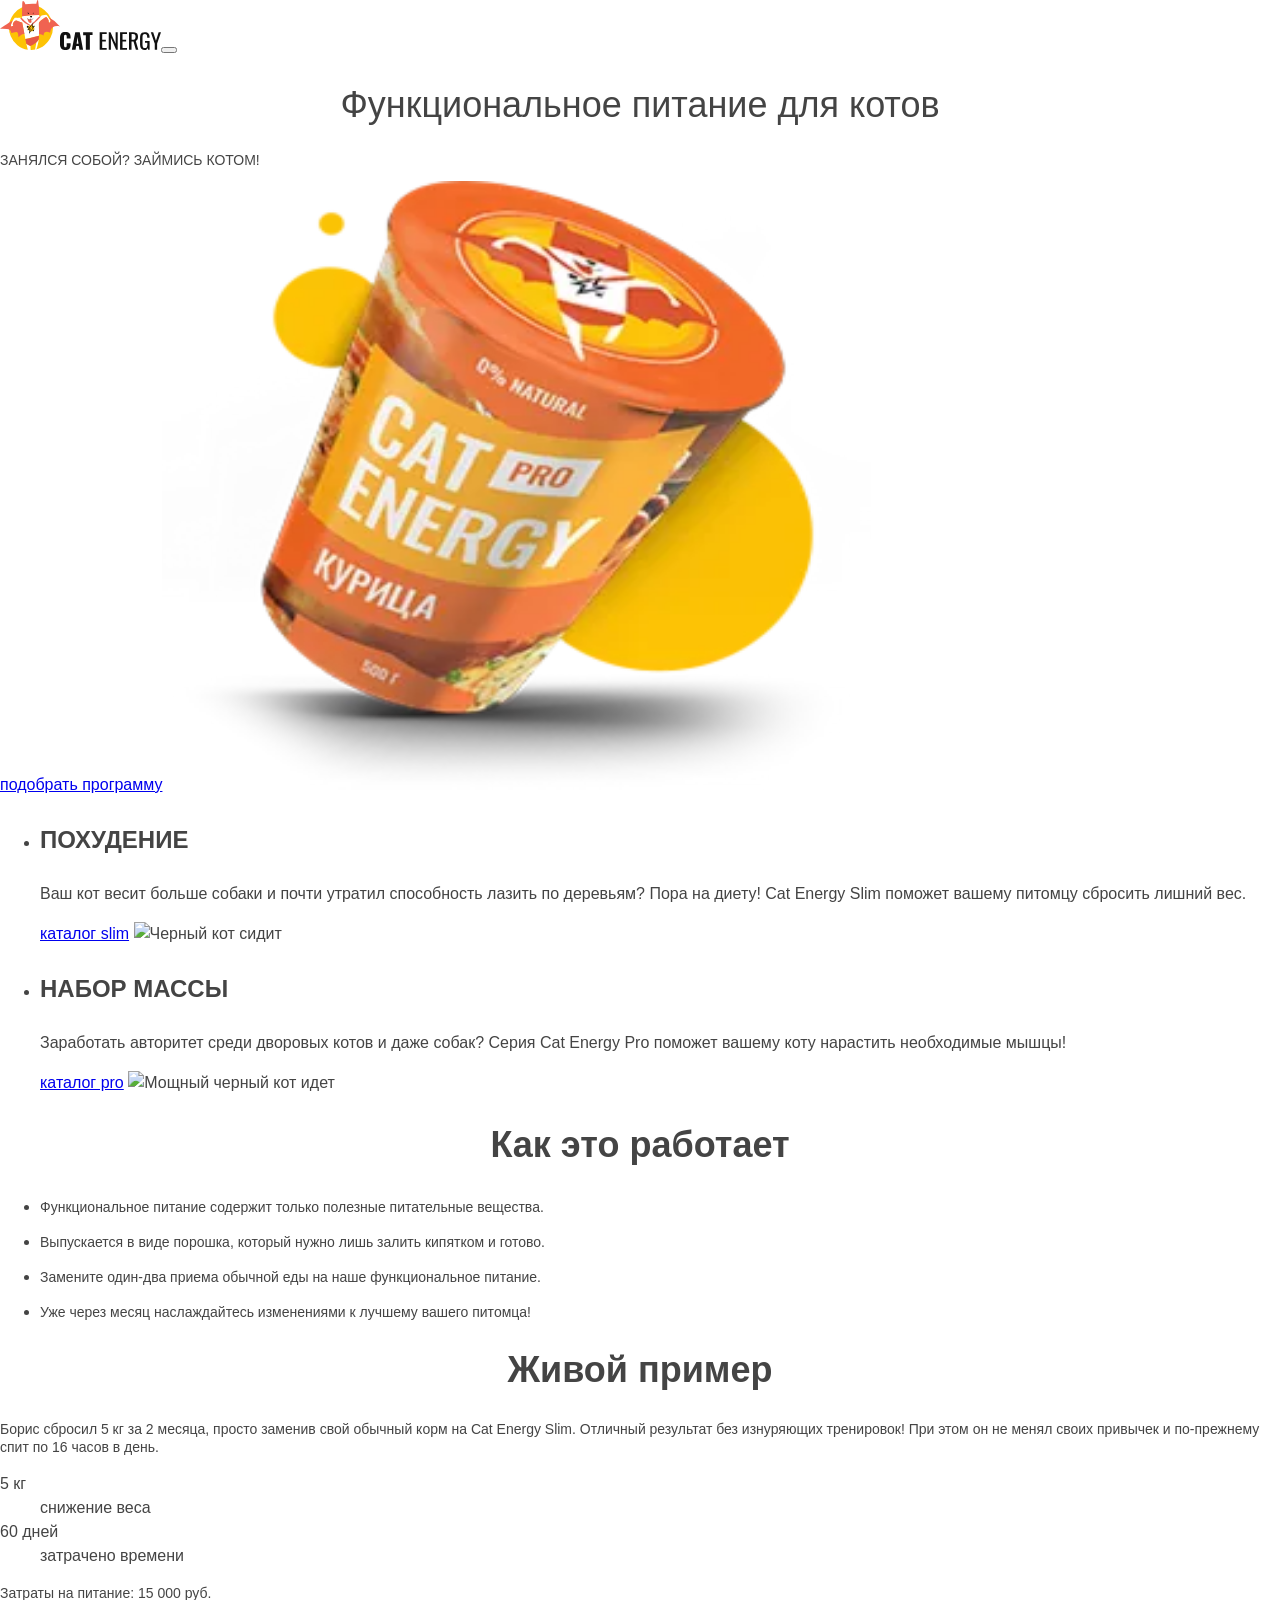
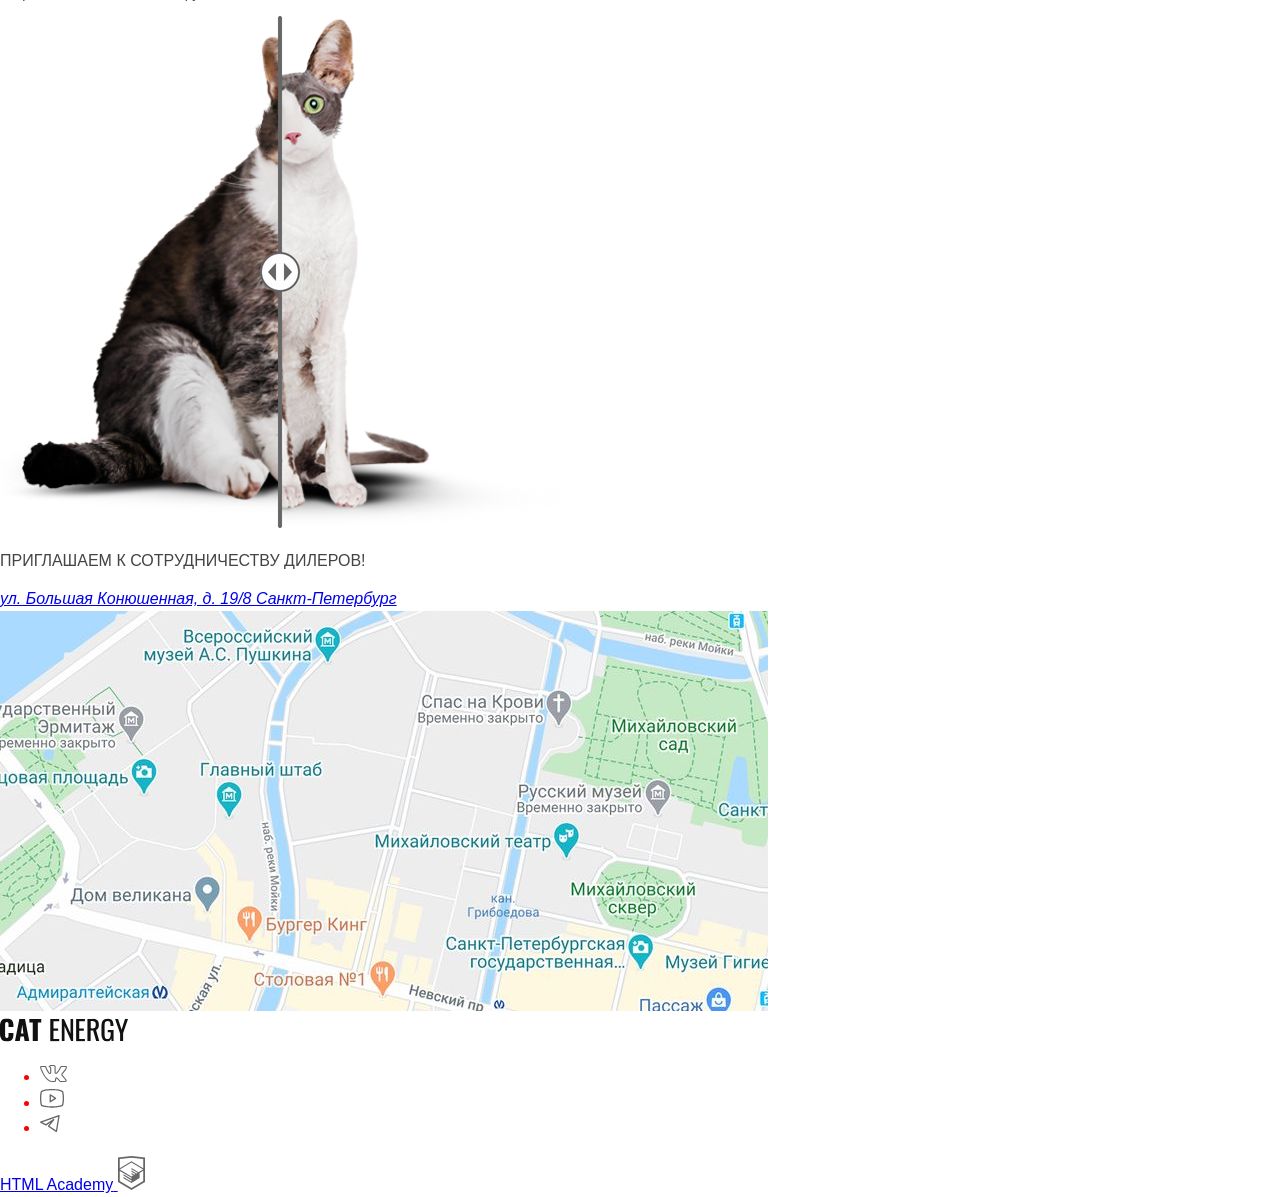
==== commit d13445a4: "Deploying to gh-pages from @ htmlacademy-adaptive/2657291-cat-energy-2@3165a8bb9bf95228746e027111dd4" ====
--- a/6/index.html
+++ b/6/index.html
@@ -1 +1 @@
-<!DOCTYPE html><html class="page" lang="ru"><head><meta charset="UTF-8"><title>Сайт питания для котов Cat Energy</title><meta name="viewport" content="width=device-width,initial-scale=1"><link rel="stylesheet" href="styles/styles.css"><link rel="icon" href="favicon.ico"><link rel="icon" href="favicons/"><link rel="manifest" href="manifest.json"><script src="scripts/index.js" defer="defer"></script></head><body class="page__body"><header class="main-header"><a class="main-header__logo" href="#"><picture><source media="(min-width: 1440px)" width="70" height="59" type="image/svg+xml" srcset="images/logo-desktop.svg"><source media="(min-width: 768px)" width="60" height="50" type="image/svg+xml" srcset="images/logo-tablet.svg"><img src="images/logo-mobile.svg" width="33" height="38" alt="Логотип сайта"></picture></a><a class="main-header__logo-text" href="#"><picture><source media="(min-width: 1440px)" width="118" height="21" type="image/svg+xml" srcset="images/logo-text.svg"><source media="(min-width: 768px)" width="101" height="18" type="image/svg+xml" srcset="images/logo-text.svg"><img src="images/logo-text.svg" width="101" height="18" alt="Логотип текст"></picture></a><button class="main-header__toggle" type="button"><span class="visually-hidden">Открыть меню</span></button><nav class="navigation visually-hidden"><ul class="navigation__list"><li class="navigation__item navigation__item--active"><a href="#">Главная</a></li><li class="navigation__item"><a href="catalog.html">каталог продукции</a></li><li class="navigation__item"><a href="#">подбор программы</a></li></ul></nav></header><main class="page__main"><h1 class="visually-hidden">Функциональное питание для котов Cat Energy</h1><section class="section promo"><h2 class="promo__title">Функциональное питание для котов</h2><p class="promo__text">Занялся собой? Займись котом!</p><a class="button" href="#">подобрать программу</a><picture><source media="(min-width: 1440px)" width="552" height="499" type="image/webp" srcset="images/promo@1x.webp, images/promo@2x.webp 2x"><source media="(min-width: 768px)" width="709" height="609" type="image/webp" srcset="images/promo@1x.webp, images/promo@2x.webp 2x"><img class="promo__images" src="images/promo@1x.png" srcset="images/promo@2x.png" width="280" height="270" alt="Баночка питания Cat Energu Pro курица"></picture></section><section class="section"><h2 class="visually-hidden">Выбор программы</h2><ul class="program"><li class="program__item"><h3 class="program__title">похудение</h3><p class="program__text">Ваш кот весит больше собаки и почти утратил способность лазить по деревьям? Пора на диету! Cat Energy Slim поможет вашему питомцу сбросить лишний вес.</p><a class="program__link" href="#">каталог slim</a> <img class="program__image" src="images/cat-back-sits.png" alt="Черный кот сидит" width="50" height="53"></li><li class="program__item"><h3 class="program__title">набор массы</h3><p class="program__text">Заработать авторитет среди дворовых котов и даже собак? Серия Cat Energy Pro поможет вашему коту нарастить необходимые мышцы!</p><a class="program__link" href="#">каталог pro</a> <img class="program__image" src="images/cat-back-quality.png" alt="Мощный черный кот идет" width="67" height="50"></li></ul></section><section class="section"><h2 class="section__title">Как это работает</h2><ul class="description"><li class="description__item"><p class="description__text">Функциональное питание содержит только полезные питательные вещества.</p></li><li class="description__item"><p class="description__text">Выпускается в виде порошка, который нужно лишь залить кипятком и готово.</p></li><li class="description__item"><p class="description__text">Замените один-два приема обычной еды на наше функциональное питание.</p></li><li class="description__item"><p class="description__text">Уже через месяц наслаждайтесь изменениями к лучшему вашего питомца!</p></li></ul></section><section class="section example"><h2 class="example__title">Живой пример</h2><p class="example__text">Борис сбросил 5 кг за 2 месяца, просто заменив свой обычный корм на Cat Energy Slim. Отличный результат без изнуряющих тренировок! При этом он не менял своих привычек и по-прежнему спит по 16 часов в день.</p><dl class="example__list"><div class="example__item"><dt class="example__terms">5 КГ</dt><dd class="example__description">снижение веса</dd></div><div class="example__item"><dt class="example__terms">60 ДНЕЙ</dt><dd class="example__description">затрачено времени</dd></div></dl><p class="example__text">Затраты на питание: 15 000 РУБ.</p><div class="example__slider"><picture><source media="(min-width: 768px)" width="560" height="512" type="image/webp" srcset="images/slider-tablet@1x.png, images/slider-tablet@2x.png 2x"><img class="example__img" src="images/slider@1x.png" srcset="images/slider@2x.png" width="280" height="256" alt="слайдер"></picture></div></section><section class="section contacts"><h2 class="visually-hidden">Наши контакты</h2><div class="contacts__container"><p class="contacts__text">приглашаем к сотрудничеству дилеров!</p><address class="contacts__address"><a href="#">ул. Большая Конюшенная, д. 19/8 Санкт-Петербург</a></address></div><div class="contacts__map"><picture><source media="(min-width: 1440px)" width="1440" height="400" type="image/webp" srcset="images/map-desktop@1x.jpg, images/map-desktop@2x.jpg 2x"><source media="(min-width: 768px)" width="768" height="400" type="image/webp" srcset="images/map-tablet@1x.jpg, images/map-tablet@2x.jpg 2x"><img class="contacts__img" src="images/map-mobile@1x.jpg" srcset="images/map-mobile@2x.jpg 2x" width="320" height="362" alt="Карта"></picture></div></section></main><footer class="main-footer"><div class="main-footer__container"><a class="main-footer__logo" href="https://htmlacademy.ru/intensive/adaptive" aria-label="логотип"><img src="images/logo-text.svg" width="128" height="24" alt="логотип текст"></a><ul class="social-list"><li class="social-list__item"><a class="social-list__link" href="#" aria-label="Вконтакте"><svg width="27" height="17" viewBox="0 0 27 17" fill="none" xmlns="http://www.w3.org/2000/svg"><path d="M0 2.33876C0 1.48373 0.515103 1.02268 1.54531 0.955621L5.51515 0.980769C5.78158 0.980769 5.95921 1.10651 6.04802 1.35799C6.45655 2.61538 6.91392 3.70094 7.42014 4.61465C7.92637 5.52835 8.58801 6.58038 9.40507 7.77071C9.47611 7.9216 9.59157 7.99704 9.75143 7.99704C9.87576 7.99704 9.97345 7.93836 10.0445 7.82101L10.1244 7.54438L10.1511 3.19379C10.1511 2.89201 10.0756 2.69083 9.92461 2.59024C9.77363 2.48965 9.49388 2.4142 9.08535 2.36391C8.76563 2.31361 8.60577 2.12919 8.60577 1.81065C8.60577 1.74359 8.61465 1.69329 8.63241 1.65976C9.00542 0.57002 10.0711 0.0251479 11.8296 0.0251479L13.3216 0C13.9966 0 14.5561 0.15927 15.0001 0.477811C15.4442 0.796351 15.6662 1.29931 15.6662 1.98669V7.69527C15.7906 7.77909 15.906 7.82101 16.0126 7.82101C16.279 7.82101 16.5099 7.67012 16.7053 7.36834C18.6592 4.78649 19.716 3.05966 19.8759 2.18787C19.8759 2.1711 19.8936 2.12919 19.9291 2.06213C20.0535 1.81065 20.2577 1.5927 20.5419 1.40828C20.8261 1.22387 21.0748 1.09813 21.288 1.03107C21.359 0.997535 21.4389 0.980769 21.5277 0.980769H25.6574L25.9239 1.00592C26.2791 1.00592 26.5544 1.16519 26.7498 1.48373C26.8209 1.58432 26.8697 1.69329 26.8964 1.81065C26.923 1.92801 26.9408 2.04536 26.9496 2.16272C26.9585 2.28008 26.963 2.34714 26.963 2.36391V2.53994C26.8386 3.22732 26.5233 3.9608 26.0171 4.74038C25.5109 5.51997 24.867 6.36243 24.0855 7.26775C23.304 8.17308 22.8155 8.76825 22.6201 9.05326C22.4603 9.25444 22.3803 9.43886 22.3803 9.60651C22.3803 9.74063 22.4514 9.89152 22.5935 10.0592L26.4834 14.6864C26.6965 14.9546 26.8031 15.248 26.8031 15.5666C26.8031 15.9522 26.6432 16.2707 26.3235 16.5222C26.0038 16.7737 25.6219 16.9162 25.1779 16.9497L24.7249 16.9749H20.6752C20.6574 16.9749 20.6219 16.979 20.5686 16.9874C20.5153 16.9958 20.4798 17 20.462 17C20.0712 17 19.7071 16.8407 19.3696 16.5222C19.2453 16.3881 18.4105 15.3989 16.8652 13.5547C16.7764 13.4374 16.652 13.3284 16.4922 13.2278C16.4211 13.4961 16.3279 13.8817 16.2124 14.3846C16.097 14.8876 16.0126 15.248 15.9593 15.466L15.8794 15.8935C15.7018 16.4803 15.3287 16.8323 14.7604 16.9497L14.3874 16.9749H11.7763C10.3021 16.9749 8.83224 16.3378 7.36686 15.0636C5.90148 13.7894 4.58264 12.1423 3.41034 10.122C2.23803 8.10182 1.14566 5.75049 0.133216 3.06805C0.0444054 2.8501 0 2.607 0 2.33876ZM16.0126 8.85207C15.6396 8.85207 15.3021 8.75567 15.0001 8.56287C14.6982 8.37007 14.5472 8.10602 14.5472 7.77071V1.98669C14.5472 1.65138 14.4584 1.41248 14.2808 1.26997C14.1032 1.12747 13.7923 1.05621 13.3483 1.05621L11.8296 1.10651C11.0658 1.10651 10.4886 1.23225 10.0978 1.48373C10.8793 1.8358 11.2701 2.40582 11.2701 3.19379V7.61982C11.2346 8.03895 11.0569 8.38683 10.7372 8.66346C10.4175 8.94009 10.0623 9.0784 9.6715 9.0784C9.13863 9.0784 8.7301 8.83531 8.44591 8.34911C7.06046 6.37081 6.03025 4.4931 5.35529 2.71598L5.1155 2.06213L1.57195 2.03698C1.34104 2.03698 1.21227 2.04956 1.18562 2.0747C1.15898 2.09985 1.14566 2.1711 1.14566 2.28846C1.14566 2.43935 1.16342 2.59862 1.19895 2.76627L1.75845 4.17456C3.25048 7.81262 4.87127 10.6795 6.62085 12.7751C8.37042 14.8708 10.0889 15.9186 11.7763 15.9186H14.4406C14.5472 15.9186 14.6271 15.8893 14.6804 15.8306C14.7337 15.7719 14.7781 15.6588 14.8136 15.4911L14.8669 15.2396L15.3732 13.0266C15.5152 12.7249 15.6396 12.5237 15.7462 12.4231C15.9415 12.2387 16.1725 12.1465 16.4389 12.1465C16.8652 12.1465 17.3003 12.3895 17.7444 12.8757L20.0091 15.5917C20.1512 15.8097 20.3022 15.9186 20.462 15.9186H24.8581C25.391 15.9186 25.6574 15.7929 25.6574 15.5414C25.6574 15.4576 25.6308 15.3738 25.5775 15.2899L21.7142 10.7382C21.4123 10.3861 21.2613 10.0089 21.2613 9.60651C21.2613 9.20414 21.4034 8.81854 21.6876 8.4497C21.9185 8.1144 22.367 7.55695 23.0331 6.77737C23.6992 5.99778 24.2809 5.26849 24.7782 4.5895C25.2756 3.9105 25.6042 3.29438 25.764 2.74112L25.8439 2.4142C25.8262 2.38067 25.8173 2.32618 25.8173 2.25074C25.8173 2.1753 25.8084 2.11243 25.7907 2.06213H21.6077C21.3412 2.16272 21.1281 2.31361 20.9682 2.51479L20.8084 2.9926C20.3643 4.14941 19.2009 5.93491 17.3181 8.34911C16.9451 8.68442 16.5099 8.85207 16.0126 8.85207Z" fill="#666666"/></svg></a></li><li class="social-list__item"><a class="social-list__link" href="#" aria-label="Ютуб"><svg width="24" height="19" viewBox="0 0 24 19" fill="none" xmlns="http://www.w3.org/2000/svg"><path d="M15.8509 8.79275L10.6145 5.30184C10.5159 5.23691 10.4016 5.19985 10.2837 5.19459C10.1657 5.18934 10.0486 5.21608 9.94459 5.27198C9.84061 5.32789 9.75368 5.41087 9.69302 5.51215C9.63236 5.61343 9.60022 5.72924 9.6 5.84729V12.8291C9.60013 12.9481 9.6327 13.0648 9.69421 13.1667C9.75572 13.2686 9.84384 13.3518 9.94909 13.4073C10.0524 13.4631 10.1691 13.4895 10.2864 13.4837C10.4037 13.478 10.5172 13.4402 10.6145 13.3746L15.8509 9.88366C15.9409 9.82395 16.0148 9.7429 16.0658 9.64772C16.1169 9.55255 16.1436 9.44621 16.1436 9.3382C16.1436 9.23019 16.1169 9.12385 16.0658 9.02868C16.0148 8.93351 15.9409 8.85245 15.8509 8.79275ZM10.9091 11.6073V7.06911L14.3127 9.3382L10.9091 11.6073ZM23.3891 3.04366C23.2942 2.67547 23.1131 2.33511 22.8609 2.05061C22.6086 1.76611 22.2924 1.54561 21.9382 1.40729C18.2182 -0.0217993 12.2509 1.91553e-05 12 1.91553e-05C11.7491 1.91553e-05 5.78182 -0.0217993 2.06182 1.40729C1.70764 1.54561 1.3914 1.76611 1.13914 2.05061C0.886889 2.33511 0.705838 2.67547 0.610909 3.04366C0.327273 4.11275 0 6.07638 0 9.3382C0 12.6 0.327273 14.5637 0.610909 15.6327C0.705838 16.0009 0.886889 16.3413 1.13914 16.6258C1.3914 16.9103 1.70764 17.1308 2.06182 17.2691C5.78182 18.6982 11.7491 18.6764 12 18.6764H12.0764C12.8291 18.6764 18.3927 18.6327 21.9382 17.2691C22.2924 17.1308 22.6086 16.9103 22.8609 16.6258C23.1131 16.3413 23.2942 16.0009 23.3891 15.6327C23.6727 14.5637 24 12.6 24 9.3382C24 6.07638 23.6727 4.11275 23.3891 3.04366ZM22.1236 15.3055C22.0807 15.472 21.999 15.6259 21.8853 15.7548C21.7715 15.8838 21.6289 15.984 21.4691 16.0473C17.9782 17.3891 12.0655 17.3673 12 17.3673C11.9345 17.3673 6.02182 17.3891 2.53091 16.0473C2.37107 15.984 2.22846 15.8838 2.11471 15.7548C2.00096 15.6259 1.91929 15.472 1.87636 15.3055C1.61455 14.3018 1.30909 12.4582 1.30909 9.3382C1.30909 6.2182 1.61455 4.37457 1.87636 3.37093C1.91929 3.20445 2.00096 3.05047 2.11471 2.92156C2.22846 2.79264 2.37107 2.69243 2.53091 2.62911C6.02182 1.28729 11.9345 1.30911 12 1.30911C12.0655 1.30911 17.9782 1.28729 21.4691 2.62911C21.6289 2.69243 21.7715 2.79264 21.8853 2.92156C21.999 3.05047 22.0807 3.20445 22.1236 3.37093C22.3855 4.37457 22.6909 6.2182 22.6909 9.3382C22.6909 12.4582 22.3855 14.3018 22.1236 15.3055Z" fill="#666666"/></svg></a></li><li class="social-list__item"><a class="social-list__link" href="#" aria-label="Телеграм"><svg width="20" height="18" viewBox="0 0 20 18" fill="none" xmlns="http://www.w3.org/2000/svg"><path fill-rule="evenodd" clip-rule="evenodd" d="M19.4608 0.152905C19.6393 0.302216 19.7255 0.534898 19.6872 0.764481L17.0611 16.5214C17.0244 16.7411 16.8789 16.9273 16.6745 17.0159C16.47 17.1045 16.2346 17.0833 16.0493 16.9597L8.17082 11.7074C8.01771 11.6054 7.91447 11.4437 7.88624 11.2619C7.858 11.08 7.90738 10.8947 8.02233 10.751L10.633 7.48773L6.27303 10.3944C6.077 10.525 5.82597 10.5407 5.61524 10.4353L0.362931 7.80915C0.127693 7.69153 -0.0146529 7.44488 0.00119976 7.18235C0.0170525 6.91983 0.188044 6.6921 0.435726 6.60364L18.8188 0.0382579C19.038 -0.0400244 19.2822 0.00359465 19.4608 0.152905ZM2.32626 7.32275L5.86168 9.09046L13.4231 4.0495C13.6925 3.86994 14.0525 3.91349 14.2712 4.1521C14.49 4.3907 14.5022 4.75314 14.3 5.00591L9.49502 11.0121L15.9328 15.3039L18.2083 1.65058L2.32626 7.32275Z" fill="#666666"/></svg></a></li></ul><a class="copyright" href="https://htmlacademy.ru/intensive/adaptive"><span class="copyright__link">HTML Academy</span> <svg width="27" height="34" viewBox="0 0 27 34" fill="none" xmlns="http://www.w3.org/2000/svg"><path d="M13.6426 0.0157537L13.5 0L0 1.40733V26.0129L13.5 34L27 26.0129V1.40733L13.6426 0.0157537ZM25.2344 25.0151L13.5 31.9573L1.76561 25.0151V14.9293L13.4507 21.8451L13.4701 23.0984L5.45351 18.3548L5.44295 19.5801L13.4894 24.3885L13.5088 25.675L5.46408 20.9174L5.45351 22.1427L13.5 26.9511L21.6239 22.1182V20.8929V16.909L25.2432 14.7595L25.2344 25.0151ZM25.2344 13.4519L22.0147 15.3319L20.5325 16.2071L13.4666 12.0201L13.456 13.2454L19.4957 16.818L19.4429 16.8495L19.3126 16.9247L18.4536 17.4166L13.4666 14.4689L13.456 15.6942L17.3921 18.0222L16.4591 18.6314L16.438 18.6436L13.4666 16.902L13.456 18.1273L15.4029 19.2615L13.4155 20.4483L1.7973 13.5762L13.4349 6.61831L25.2344 13.4519ZM25.2344 12.2266L13.4401 5.31075L1.76561 12.2196V2.9897L13.5 1.76442L25.2344 2.9897V12.2266Z" fill="#666666"/></svg></a></div></footer></body></html>+<!DOCTYPE html><html class="page" lang="ru"><head><meta charset="UTF-8"><title>Сайт питания для котов Cat Energy</title><meta name="viewport" content="width=device-width,initial-scale=1"><link rel="stylesheet" href="styles/styles.css"><link rel="icon" href="favicon.ico"><link rel="icon" href="favicons/"><link rel="manifest" href="manifest.json"><script src="scripts/index.js" defer="defer"></script></head><body class="page__body"><header class="main-header"><a class="main-header__logo" href="#"><picture><source media="(min-width: 1440px)" width="70" height="59" type="image/svg+xml" srcset="images/logo-desktop.svg"><source media="(min-width: 768px)" width="60" height="50" type="image/svg+xml" srcset="images/logo-tablet.svg"><img src="images/logo-mobile.svg" width="33" height="38" alt="Логотип сайта"></picture></a><a class="main-header__logo-text" href="#"><picture><source media="(min-width: 1440px)" width="118" height="21" type="image/svg+xml" srcset="images/logo-text.svg"><source media="(min-width: 768px)" width="101" height="18" type="image/svg+xml" srcset="images/logo-text.svg"><img src="images/logo-text.svg" width="101" height="18" alt="Логотип текст"></picture></a><button class="main-header__toggle" type="button"><span class="visually-hidden">Открыть меню</span></button><nav class="navigation visually-hidden"><ul class="navigation__list"><li class="navigation__item navigation__item--active"><a href="#">Главная</a></li><li class="navigation__item"><a href="catalog.html">каталог продукции</a></li><li class="navigation__item"><a href="#">подбор программы</a></li></ul></nav></header><main class="page__main"><h1 class="visually-hidden">Функциональное питание для котов Cat Energy</h1><section class="section promo"><h2 class="promo__title">Функциональное питание для котов</h2><p class="promo__text">Занялся собой? Займись котом!</p><a class="button" href="#">подобрать программу</a><picture><source media="(min-width: 1440px)" width="552" height="499" type="image/webp" srcset="images/promo@1x.webp, images/promo@2x.webp 2x"><source media="(min-width: 768px)" width="709" height="609" type="image/webp" srcset="images/promo@1x.webp, images/promo@2x.webp 2x"><img class="promo__images" src="images/promo@1x.png" srcset="images/promo@2x.png" width="280" height="270" alt="Баночка питания Cat Energu Pro курица"></picture></section><section class="section"><h2 class="visually-hidden">Выбор программы</h2><ul class="program"><li class="program__item"><h3 class="program__title">похудение</h3><p class="program__text">Ваш кот весит больше собаки и почти утратил способность лазить по деревьям? Пора на диету! Cat Energy Slim поможет вашему питомцу сбросить лишний вес.</p><a class="program__link" href="#">каталог slim</a> <img class="program__image" src="images/cat-back-sits.png" alt="Черный кот сидит" width="50" height="53"></li><li class="program__item"><h3 class="program__title">набор массы</h3><p class="program__text">Заработать авторитет среди дворовых котов и даже собак? Серия Cat Energy Pro поможет вашему коту нарастить необходимые мышцы!</p><a class="program__link" href="#">каталог pro</a> <img class="program__image" src="images/cat-back-quality.png" alt="Мощный черный кот идет" width="67" height="50"></li></ul></section><section class="section"><h2 class="section__title">Как это работает</h2><ul class="description"><li class="description__item"><p class="description__text">Функциональное питание содержит только полезные питательные вещества.</p></li><li class="description__item"><p class="description__text">Выпускается в виде порошка, который нужно лишь залить кипятком и готово.</p></li><li class="description__item"><p class="description__text">Замените один-два приема обычной еды на наше функциональное питание.</p></li><li class="description__item"><p class="description__text">Уже через месяц наслаждайтесь изменениями к лучшему вашего питомца!</p></li></ul></section><section class="section example"><h2 class="example__title">Живой пример</h2><p class="example__text">Борис сбросил 5 кг за 2 месяца, просто заменив свой обычный корм на Cat Energy Slim. Отличный результат без изнуряющих тренировок! При этом он не менял своих привычек и по-прежнему спит по 16 часов в день.</p><dl class="example__list"><div class="example__item"><dt class="example__terms">5 кг</dt><dd class="example__description">снижение веса</dd></div><div class="example__item"><dt class="example__terms">60 дней</dt><dd class="example__description">затрачено времени</dd></div></dl><p class="example__text">Затраты на питание: 15 000 руб.</p><div class="example__slider"><picture><source media="(min-width: 768px)" width="560" height="512" type="image/webp" srcset="images/slider-tablet@1x.png, images/slider-tablet@2x.png 2x"><img class="example__img" src="images/slider@1x.png" srcset="images/slider@2x.png" width="280" height="256" alt="слайдер"></picture></div></section><section class="section contacts"><h2 class="visually-hidden">Наши контакты</h2><div class="contacts__container"><p class="contacts__text">приглашаем к сотрудничеству дилеров!</p><address class="contacts__address"><a href="#">ул. Большая Конюшенная, д. 19/8 Санкт-Петербург</a></address></div><div class="contacts__map"><picture><source media="(min-width: 1440px)" width="1440" height="400" type="image/webp" srcset="images/map-desktop@1x.jpg, images/map-desktop@2x.jpg 2x"><source media="(min-width: 768px)" width="768" height="400" type="image/webp" srcset="images/map-tablet@1x.jpg, images/map-tablet@2x.jpg 2x"><img class="contacts__img" src="images/map-mobile@1x.jpg" srcset="images/map-mobile@2x.jpg 2x" width="320" height="362" alt="Карта"></picture></div></section></main><footer class="main-footer"><div class="main-footer__container"><a class="main-footer__logo" href="https://htmlacademy.ru/intensive/adaptive" aria-label="логотип"><img src="images/logo-text.svg" width="128" height="24" alt="логотип текст"></a><ul class="social-list"><li class="social-list__item"><a class="social-list__link" href="#" aria-label="Вконтакте"><svg width="27" height="17" viewBox="0 0 27 17" fill="none" xmlns="http://www.w3.org/2000/svg"><path d="M0 2.33876C0 1.48373 0.515103 1.02268 1.54531 0.955621L5.51515 0.980769C5.78158 0.980769 5.95921 1.10651 6.04802 1.35799C6.45655 2.61538 6.91392 3.70094 7.42014 4.61465C7.92637 5.52835 8.58801 6.58038 9.40507 7.77071C9.47611 7.9216 9.59157 7.99704 9.75143 7.99704C9.87576 7.99704 9.97345 7.93836 10.0445 7.82101L10.1244 7.54438L10.1511 3.19379C10.1511 2.89201 10.0756 2.69083 9.92461 2.59024C9.77363 2.48965 9.49388 2.4142 9.08535 2.36391C8.76563 2.31361 8.60577 2.12919 8.60577 1.81065C8.60577 1.74359 8.61465 1.69329 8.63241 1.65976C9.00542 0.57002 10.0711 0.0251479 11.8296 0.0251479L13.3216 0C13.9966 0 14.5561 0.15927 15.0001 0.477811C15.4442 0.796351 15.6662 1.29931 15.6662 1.98669V7.69527C15.7906 7.77909 15.906 7.82101 16.0126 7.82101C16.279 7.82101 16.5099 7.67012 16.7053 7.36834C18.6592 4.78649 19.716 3.05966 19.8759 2.18787C19.8759 2.1711 19.8936 2.12919 19.9291 2.06213C20.0535 1.81065 20.2577 1.5927 20.5419 1.40828C20.8261 1.22387 21.0748 1.09813 21.288 1.03107C21.359 0.997535 21.4389 0.980769 21.5277 0.980769H25.6574L25.9239 1.00592C26.2791 1.00592 26.5544 1.16519 26.7498 1.48373C26.8209 1.58432 26.8697 1.69329 26.8964 1.81065C26.923 1.92801 26.9408 2.04536 26.9496 2.16272C26.9585 2.28008 26.963 2.34714 26.963 2.36391V2.53994C26.8386 3.22732 26.5233 3.9608 26.0171 4.74038C25.5109 5.51997 24.867 6.36243 24.0855 7.26775C23.304 8.17308 22.8155 8.76825 22.6201 9.05326C22.4603 9.25444 22.3803 9.43886 22.3803 9.60651C22.3803 9.74063 22.4514 9.89152 22.5935 10.0592L26.4834 14.6864C26.6965 14.9546 26.8031 15.248 26.8031 15.5666C26.8031 15.9522 26.6432 16.2707 26.3235 16.5222C26.0038 16.7737 25.6219 16.9162 25.1779 16.9497L24.7249 16.9749H20.6752C20.6574 16.9749 20.6219 16.979 20.5686 16.9874C20.5153 16.9958 20.4798 17 20.462 17C20.0712 17 19.7071 16.8407 19.3696 16.5222C19.2453 16.3881 18.4105 15.3989 16.8652 13.5547C16.7764 13.4374 16.652 13.3284 16.4922 13.2278C16.4211 13.4961 16.3279 13.8817 16.2124 14.3846C16.097 14.8876 16.0126 15.248 15.9593 15.466L15.8794 15.8935C15.7018 16.4803 15.3287 16.8323 14.7604 16.9497L14.3874 16.9749H11.7763C10.3021 16.9749 8.83224 16.3378 7.36686 15.0636C5.90148 13.7894 4.58264 12.1423 3.41034 10.122C2.23803 8.10182 1.14566 5.75049 0.133216 3.06805C0.0444054 2.8501 0 2.607 0 2.33876ZM16.0126 8.85207C15.6396 8.85207 15.3021 8.75567 15.0001 8.56287C14.6982 8.37007 14.5472 8.10602 14.5472 7.77071V1.98669C14.5472 1.65138 14.4584 1.41248 14.2808 1.26997C14.1032 1.12747 13.7923 1.05621 13.3483 1.05621L11.8296 1.10651C11.0658 1.10651 10.4886 1.23225 10.0978 1.48373C10.8793 1.8358 11.2701 2.40582 11.2701 3.19379V7.61982C11.2346 8.03895 11.0569 8.38683 10.7372 8.66346C10.4175 8.94009 10.0623 9.0784 9.6715 9.0784C9.13863 9.0784 8.7301 8.83531 8.44591 8.34911C7.06046 6.37081 6.03025 4.4931 5.35529 2.71598L5.1155 2.06213L1.57195 2.03698C1.34104 2.03698 1.21227 2.04956 1.18562 2.0747C1.15898 2.09985 1.14566 2.1711 1.14566 2.28846C1.14566 2.43935 1.16342 2.59862 1.19895 2.76627L1.75845 4.17456C3.25048 7.81262 4.87127 10.6795 6.62085 12.7751C8.37042 14.8708 10.0889 15.9186 11.7763 15.9186H14.4406C14.5472 15.9186 14.6271 15.8893 14.6804 15.8306C14.7337 15.7719 14.7781 15.6588 14.8136 15.4911L14.8669 15.2396L15.3732 13.0266C15.5152 12.7249 15.6396 12.5237 15.7462 12.4231C15.9415 12.2387 16.1725 12.1465 16.4389 12.1465C16.8652 12.1465 17.3003 12.3895 17.7444 12.8757L20.0091 15.5917C20.1512 15.8097 20.3022 15.9186 20.462 15.9186H24.8581C25.391 15.9186 25.6574 15.7929 25.6574 15.5414C25.6574 15.4576 25.6308 15.3738 25.5775 15.2899L21.7142 10.7382C21.4123 10.3861 21.2613 10.0089 21.2613 9.60651C21.2613 9.20414 21.4034 8.81854 21.6876 8.4497C21.9185 8.1144 22.367 7.55695 23.0331 6.77737C23.6992 5.99778 24.2809 5.26849 24.7782 4.5895C25.2756 3.9105 25.6042 3.29438 25.764 2.74112L25.8439 2.4142C25.8262 2.38067 25.8173 2.32618 25.8173 2.25074C25.8173 2.1753 25.8084 2.11243 25.7907 2.06213H21.6077C21.3412 2.16272 21.1281 2.31361 20.9682 2.51479L20.8084 2.9926C20.3643 4.14941 19.2009 5.93491 17.3181 8.34911C16.9451 8.68442 16.5099 8.85207 16.0126 8.85207Z" fill="#666666"/></svg></a></li><li class="social-list__item"><a class="social-list__link" href="#" aria-label="Ютуб"><svg width="24" height="19" viewBox="0 0 24 19" fill="none" xmlns="http://www.w3.org/2000/svg"><path d="M15.8509 8.79275L10.6145 5.30184C10.5159 5.23691 10.4016 5.19985 10.2837 5.19459C10.1657 5.18934 10.0486 5.21608 9.94459 5.27198C9.84061 5.32789 9.75368 5.41087 9.69302 5.51215C9.63236 5.61343 9.60022 5.72924 9.6 5.84729V12.8291C9.60013 12.9481 9.6327 13.0648 9.69421 13.1667C9.75572 13.2686 9.84384 13.3518 9.94909 13.4073C10.0524 13.4631 10.1691 13.4895 10.2864 13.4837C10.4037 13.478 10.5172 13.4402 10.6145 13.3746L15.8509 9.88366C15.9409 9.82395 16.0148 9.7429 16.0658 9.64772C16.1169 9.55255 16.1436 9.44621 16.1436 9.3382C16.1436 9.23019 16.1169 9.12385 16.0658 9.02868C16.0148 8.93351 15.9409 8.85245 15.8509 8.79275ZM10.9091 11.6073V7.06911L14.3127 9.3382L10.9091 11.6073ZM23.3891 3.04366C23.2942 2.67547 23.1131 2.33511 22.8609 2.05061C22.6086 1.76611 22.2924 1.54561 21.9382 1.40729C18.2182 -0.0217993 12.2509 1.91553e-05 12 1.91553e-05C11.7491 1.91553e-05 5.78182 -0.0217993 2.06182 1.40729C1.70764 1.54561 1.3914 1.76611 1.13914 2.05061C0.886889 2.33511 0.705838 2.67547 0.610909 3.04366C0.327273 4.11275 0 6.07638 0 9.3382C0 12.6 0.327273 14.5637 0.610909 15.6327C0.705838 16.0009 0.886889 16.3413 1.13914 16.6258C1.3914 16.9103 1.70764 17.1308 2.06182 17.2691C5.78182 18.6982 11.7491 18.6764 12 18.6764H12.0764C12.8291 18.6764 18.3927 18.6327 21.9382 17.2691C22.2924 17.1308 22.6086 16.9103 22.8609 16.6258C23.1131 16.3413 23.2942 16.0009 23.3891 15.6327C23.6727 14.5637 24 12.6 24 9.3382C24 6.07638 23.6727 4.11275 23.3891 3.04366ZM22.1236 15.3055C22.0807 15.472 21.999 15.6259 21.8853 15.7548C21.7715 15.8838 21.6289 15.984 21.4691 16.0473C17.9782 17.3891 12.0655 17.3673 12 17.3673C11.9345 17.3673 6.02182 17.3891 2.53091 16.0473C2.37107 15.984 2.22846 15.8838 2.11471 15.7548C2.00096 15.6259 1.91929 15.472 1.87636 15.3055C1.61455 14.3018 1.30909 12.4582 1.30909 9.3382C1.30909 6.2182 1.61455 4.37457 1.87636 3.37093C1.91929 3.20445 2.00096 3.05047 2.11471 2.92156C2.22846 2.79264 2.37107 2.69243 2.53091 2.62911C6.02182 1.28729 11.9345 1.30911 12 1.30911C12.0655 1.30911 17.9782 1.28729 21.4691 2.62911C21.6289 2.69243 21.7715 2.79264 21.8853 2.92156C21.999 3.05047 22.0807 3.20445 22.1236 3.37093C22.3855 4.37457 22.6909 6.2182 22.6909 9.3382C22.6909 12.4582 22.3855 14.3018 22.1236 15.3055Z" fill="#666666"/></svg></a></li><li class="social-list__item"><a class="social-list__link" href="#" aria-label="Телеграм"><svg width="20" height="18" viewBox="0 0 20 18" fill="none" xmlns="http://www.w3.org/2000/svg"><path fill-rule="evenodd" clip-rule="evenodd" d="M19.4608 0.152905C19.6393 0.302216 19.7255 0.534898 19.6872 0.764481L17.0611 16.5214C17.0244 16.7411 16.8789 16.9273 16.6745 17.0159C16.47 17.1045 16.2346 17.0833 16.0493 16.9597L8.17082 11.7074C8.01771 11.6054 7.91447 11.4437 7.88624 11.2619C7.858 11.08 7.90738 10.8947 8.02233 10.751L10.633 7.48773L6.27303 10.3944C6.077 10.525 5.82597 10.5407 5.61524 10.4353L0.362931 7.80915C0.127693 7.69153 -0.0146529 7.44488 0.00119976 7.18235C0.0170525 6.91983 0.188044 6.6921 0.435726 6.60364L18.8188 0.0382579C19.038 -0.0400244 19.2822 0.00359465 19.4608 0.152905ZM2.32626 7.32275L5.86168 9.09046L13.4231 4.0495C13.6925 3.86994 14.0525 3.91349 14.2712 4.1521C14.49 4.3907 14.5022 4.75314 14.3 5.00591L9.49502 11.0121L15.9328 15.3039L18.2083 1.65058L2.32626 7.32275Z" fill="#666666"/></svg></a></li></ul><a class="copyright" href="https://htmlacademy.ru/intensive/adaptive"><span class="copyright__link">HTML Academy</span> <svg width="27" height="34" viewBox="0 0 27 34" fill="none" xmlns="http://www.w3.org/2000/svg"><path d="M13.6426 0.0157537L13.5 0L0 1.40733V26.0129L13.5 34L27 26.0129V1.40733L13.6426 0.0157537ZM25.2344 25.0151L13.5 31.9573L1.76561 25.0151V14.9293L13.4507 21.8451L13.4701 23.0984L5.45351 18.3548L5.44295 19.5801L13.4894 24.3885L13.5088 25.675L5.46408 20.9174L5.45351 22.1427L13.5 26.9511L21.6239 22.1182V20.8929V16.909L25.2432 14.7595L25.2344 25.0151ZM25.2344 13.4519L22.0147 15.3319L20.5325 16.2071L13.4666 12.0201L13.456 13.2454L19.4957 16.818L19.4429 16.8495L19.3126 16.9247L18.4536 17.4166L13.4666 14.4689L13.456 15.6942L17.3921 18.0222L16.4591 18.6314L16.438 18.6436L13.4666 16.902L13.456 18.1273L15.4029 19.2615L13.4155 20.4483L1.7973 13.5762L13.4349 6.61831L25.2344 13.4519ZM25.2344 12.2266L13.4401 5.31075L1.76561 12.2196V2.9897L13.5 1.76442L25.2344 2.9897V12.2266Z" fill="#666666"/></svg></a></div></footer></body></html>
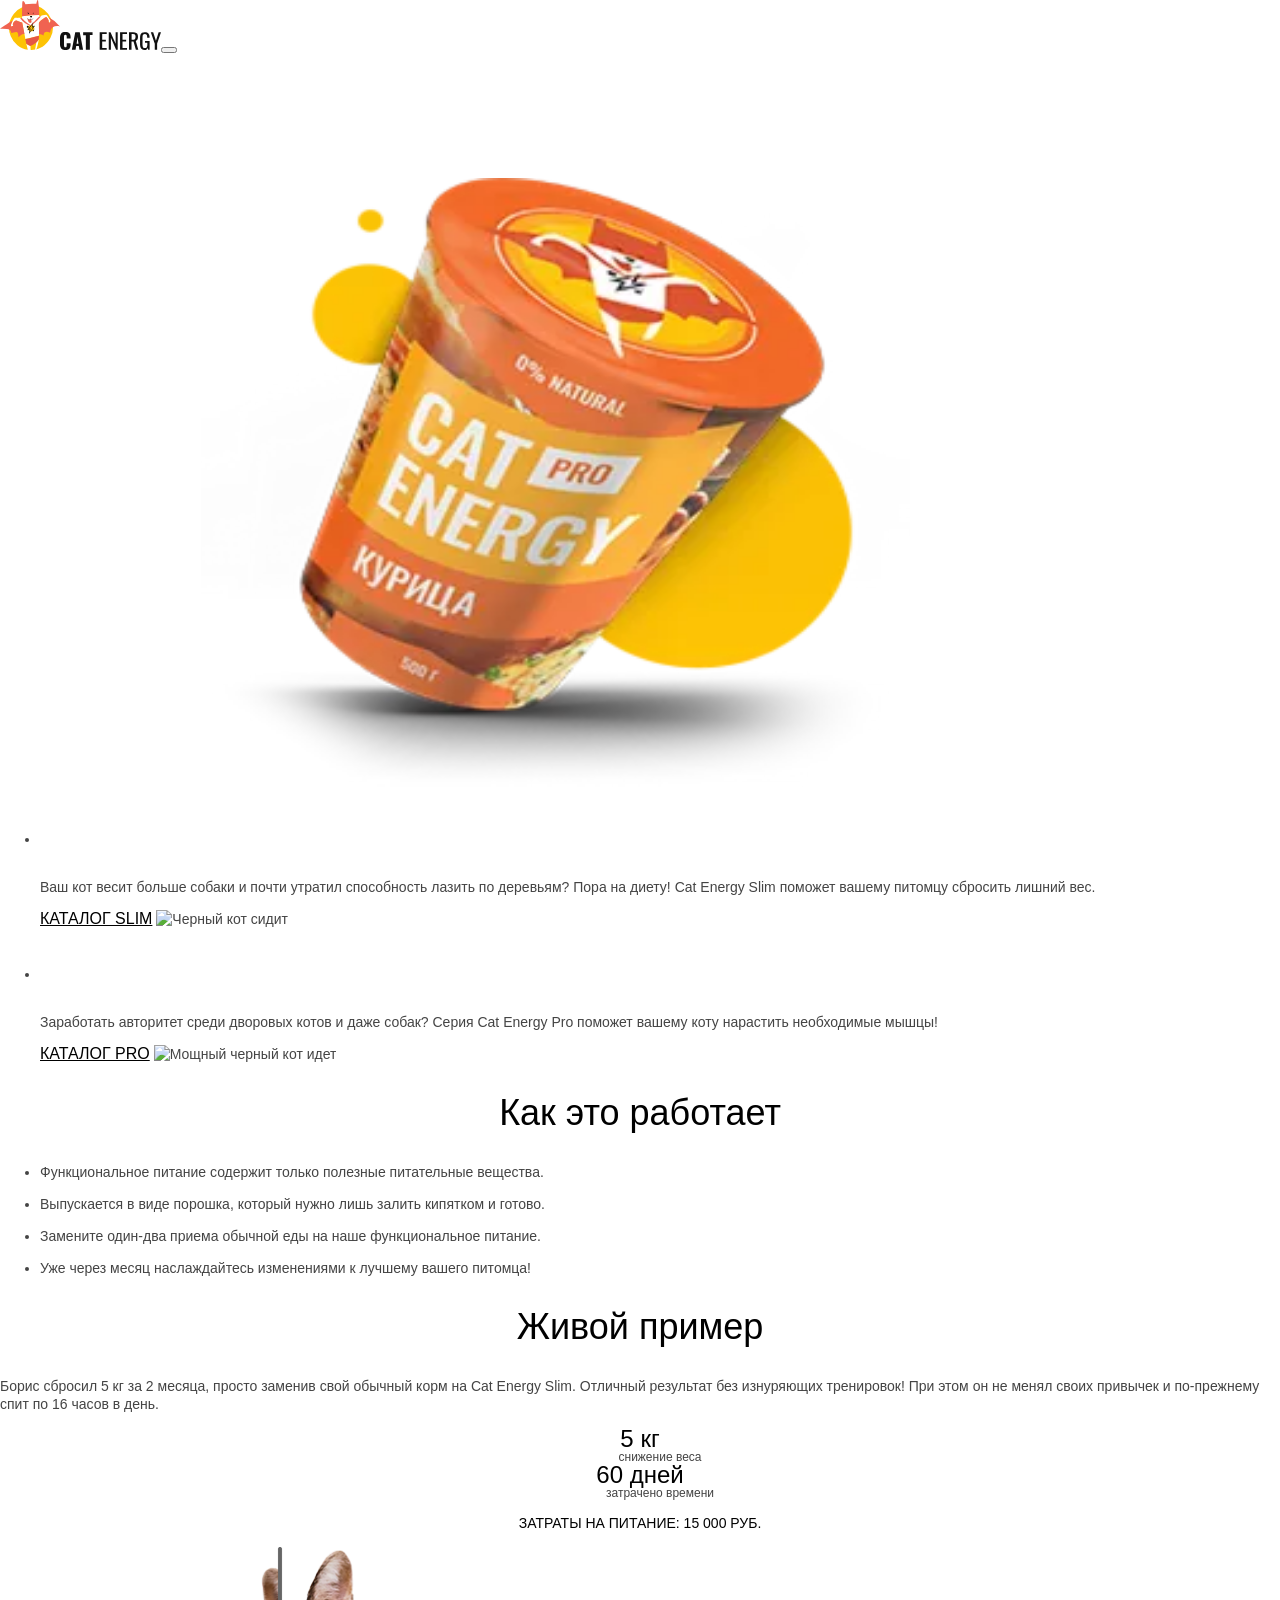
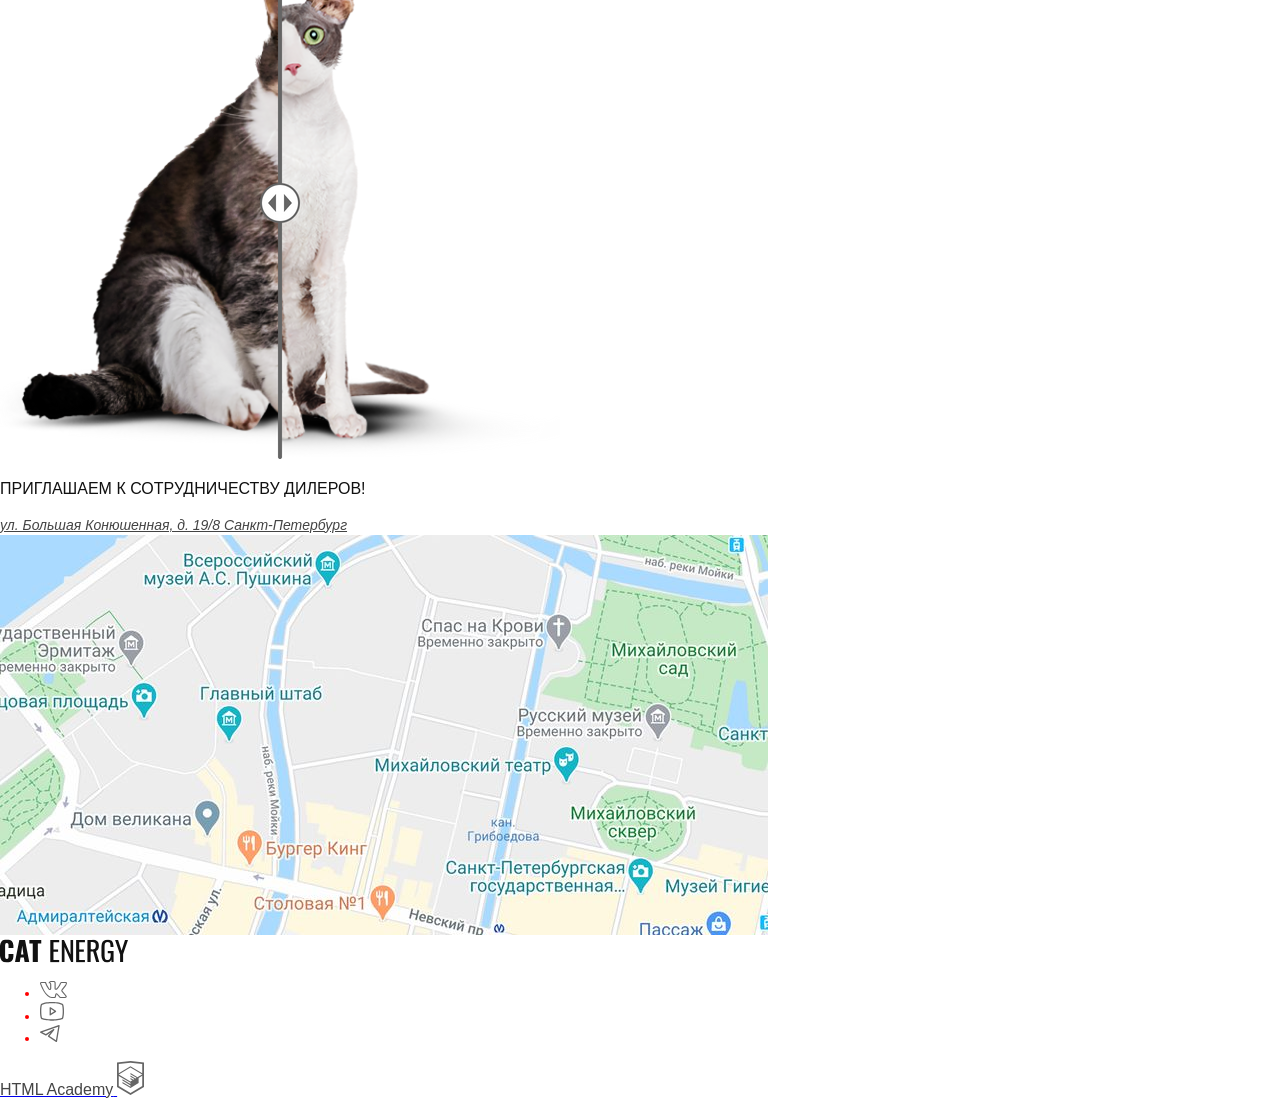
==== commit 7b91456f: "Deploying to gh-pages from @ htmlacademy-adaptive/2657291-cat-energy-2@3165a8bb9bf95228746e027111dd4" ====
--- a/6/index.html
+++ b/6/index.html
@@ -1 +1 @@
-<!DOCTYPE html><html class="page" lang="ru"><head><meta charset="UTF-8"><title>Сайт питания для котов Cat Energy</title><meta name="viewport" content="width=device-width,initial-scale=1"><link rel="stylesheet" href="styles/styles.css"><link rel="icon" href="favicon.ico"><link rel="icon" href="favicons/"><link rel="manifest" href="manifest.json"><script src="scripts/index.js" defer="defer"></script></head><body class="page__body"><header class="main-header"><a class="main-header__logo" href="#"><picture><source media="(min-width: 1440px)" width="70" height="59" type="image/svg+xml" srcset="images/logo-desktop.svg"><source media="(min-width: 768px)" width="60" height="50" type="image/svg+xml" srcset="images/logo-tablet.svg"><img src="images/logo-mobile.svg" width="33" height="38" alt="Логотип сайта"></picture></a><a class="main-header__logo-text" href="#"><picture><source media="(min-width: 1440px)" width="118" height="21" type="image/svg+xml" srcset="images/logo-text.svg"><source media="(min-width: 768px)" width="101" height="18" type="image/svg+xml" srcset="images/logo-text.svg"><img src="images/logo-text.svg" width="101" height="18" alt="Логотип текст"></picture></a><button class="main-header__toggle" type="button"><span class="visually-hidden">Открыть меню</span></button><nav class="navigation visually-hidden"><ul class="navigation__list"><li class="navigation__item navigation__item--active"><a href="#">Главная</a></li><li class="navigation__item"><a href="catalog.html">каталог продукции</a></li><li class="navigation__item"><a href="#">подбор программы</a></li></ul></nav></header><main class="page__main"><h1 class="visually-hidden">Функциональное питание для котов Cat Energy</h1><section class="section promo"><h2 class="promo__title">Функциональное питание для котов</h2><p class="promo__text">Занялся собой? Займись котом!</p><a class="button" href="#">подобрать программу</a><picture><source media="(min-width: 1440px)" width="552" height="499" type="image/webp" srcset="images/promo@1x.webp, images/promo@2x.webp 2x"><source media="(min-width: 768px)" width="709" height="609" type="image/webp" srcset="images/promo@1x.webp, images/promo@2x.webp 2x"><img class="promo__images" src="images/promo@1x.png" srcset="images/promo@2x.png" width="280" height="270" alt="Баночка питания Cat Energu Pro курица"></picture></section><section class="section"><h2 class="visually-hidden">Выбор программы</h2><ul class="program"><li class="program__item"><h3 class="program__title">похудение</h3><p class="program__text">Ваш кот весит больше собаки и почти утратил способность лазить по деревьям? Пора на диету! Cat Energy Slim поможет вашему питомцу сбросить лишний вес.</p><a class="program__link" href="#">каталог slim</a> <img class="program__image" src="images/cat-back-sits.png" alt="Черный кот сидит" width="50" height="53"></li><li class="program__item"><h3 class="program__title">набор массы</h3><p class="program__text">Заработать авторитет среди дворовых котов и даже собак? Серия Cat Energy Pro поможет вашему коту нарастить необходимые мышцы!</p><a class="program__link" href="#">каталог pro</a> <img class="program__image" src="images/cat-back-quality.png" alt="Мощный черный кот идет" width="67" height="50"></li></ul></section><section class="section"><h2 class="section__title">Как это работает</h2><ul class="description"><li class="description__item"><p class="description__text">Функциональное питание содержит только полезные питательные вещества.</p></li><li class="description__item"><p class="description__text">Выпускается в виде порошка, который нужно лишь залить кипятком и готово.</p></li><li class="description__item"><p class="description__text">Замените один-два приема обычной еды на наше функциональное питание.</p></li><li class="description__item"><p class="description__text">Уже через месяц наслаждайтесь изменениями к лучшему вашего питомца!</p></li></ul></section><section class="section example"><h2 class="example__title">Живой пример</h2><p class="example__text">Борис сбросил 5 кг за 2 месяца, просто заменив свой обычный корм на Cat Energy Slim. Отличный результат без изнуряющих тренировок! При этом он не менял своих привычек и по-прежнему спит по 16 часов в день.</p><dl class="example__list"><div class="example__item"><dt class="example__terms">5 кг</dt><dd class="example__description">снижение веса</dd></div><div class="example__item"><dt class="example__terms">60 дней</dt><dd class="example__description">затрачено времени</dd></div></dl><p class="example__text">Затраты на питание: 15 000 руб.</p><div class="example__slider"><picture><source media="(min-width: 768px)" width="560" height="512" type="image/webp" srcset="images/slider-tablet@1x.png, images/slider-tablet@2x.png 2x"><img class="example__img" src="images/slider@1x.png" srcset="images/slider@2x.png" width="280" height="256" alt="слайдер"></picture></div></section><section class="section contacts"><h2 class="visually-hidden">Наши контакты</h2><div class="contacts__container"><p class="contacts__text">приглашаем к сотрудничеству дилеров!</p><address class="contacts__address"><a href="#">ул. Большая Конюшенная, д. 19/8 Санкт-Петербург</a></address></div><div class="contacts__map"><picture><source media="(min-width: 1440px)" width="1440" height="400" type="image/webp" srcset="images/map-desktop@1x.jpg, images/map-desktop@2x.jpg 2x"><source media="(min-width: 768px)" width="768" height="400" type="image/webp" srcset="images/map-tablet@1x.jpg, images/map-tablet@2x.jpg 2x"><img class="contacts__img" src="images/map-mobile@1x.jpg" srcset="images/map-mobile@2x.jpg 2x" width="320" height="362" alt="Карта"></picture></div></section></main><footer class="main-footer"><div class="main-footer__container"><a class="main-footer__logo" href="https://htmlacademy.ru/intensive/adaptive" aria-label="логотип"><img src="images/logo-text.svg" width="128" height="24" alt="логотип текст"></a><ul class="social-list"><li class="social-list__item"><a class="social-list__link" href="#" aria-label="Вконтакте"><svg width="27" height="17" viewBox="0 0 27 17" fill="none" xmlns="http://www.w3.org/2000/svg"><path d="M0 2.33876C0 1.48373 0.515103 1.02268 1.54531 0.955621L5.51515 0.980769C5.78158 0.980769 5.95921 1.10651 6.04802 1.35799C6.45655 2.61538 6.91392 3.70094 7.42014 4.61465C7.92637 5.52835 8.58801 6.58038 9.40507 7.77071C9.47611 7.9216 9.59157 7.99704 9.75143 7.99704C9.87576 7.99704 9.97345 7.93836 10.0445 7.82101L10.1244 7.54438L10.1511 3.19379C10.1511 2.89201 10.0756 2.69083 9.92461 2.59024C9.77363 2.48965 9.49388 2.4142 9.08535 2.36391C8.76563 2.31361 8.60577 2.12919 8.60577 1.81065C8.60577 1.74359 8.61465 1.69329 8.63241 1.65976C9.00542 0.57002 10.0711 0.0251479 11.8296 0.0251479L13.3216 0C13.9966 0 14.5561 0.15927 15.0001 0.477811C15.4442 0.796351 15.6662 1.29931 15.6662 1.98669V7.69527C15.7906 7.77909 15.906 7.82101 16.0126 7.82101C16.279 7.82101 16.5099 7.67012 16.7053 7.36834C18.6592 4.78649 19.716 3.05966 19.8759 2.18787C19.8759 2.1711 19.8936 2.12919 19.9291 2.06213C20.0535 1.81065 20.2577 1.5927 20.5419 1.40828C20.8261 1.22387 21.0748 1.09813 21.288 1.03107C21.359 0.997535 21.4389 0.980769 21.5277 0.980769H25.6574L25.9239 1.00592C26.2791 1.00592 26.5544 1.16519 26.7498 1.48373C26.8209 1.58432 26.8697 1.69329 26.8964 1.81065C26.923 1.92801 26.9408 2.04536 26.9496 2.16272C26.9585 2.28008 26.963 2.34714 26.963 2.36391V2.53994C26.8386 3.22732 26.5233 3.9608 26.0171 4.74038C25.5109 5.51997 24.867 6.36243 24.0855 7.26775C23.304 8.17308 22.8155 8.76825 22.6201 9.05326C22.4603 9.25444 22.3803 9.43886 22.3803 9.60651C22.3803 9.74063 22.4514 9.89152 22.5935 10.0592L26.4834 14.6864C26.6965 14.9546 26.8031 15.248 26.8031 15.5666C26.8031 15.9522 26.6432 16.2707 26.3235 16.5222C26.0038 16.7737 25.6219 16.9162 25.1779 16.9497L24.7249 16.9749H20.6752C20.6574 16.9749 20.6219 16.979 20.5686 16.9874C20.5153 16.9958 20.4798 17 20.462 17C20.0712 17 19.7071 16.8407 19.3696 16.5222C19.2453 16.3881 18.4105 15.3989 16.8652 13.5547C16.7764 13.4374 16.652 13.3284 16.4922 13.2278C16.4211 13.4961 16.3279 13.8817 16.2124 14.3846C16.097 14.8876 16.0126 15.248 15.9593 15.466L15.8794 15.8935C15.7018 16.4803 15.3287 16.8323 14.7604 16.9497L14.3874 16.9749H11.7763C10.3021 16.9749 8.83224 16.3378 7.36686 15.0636C5.90148 13.7894 4.58264 12.1423 3.41034 10.122C2.23803 8.10182 1.14566 5.75049 0.133216 3.06805C0.0444054 2.8501 0 2.607 0 2.33876ZM16.0126 8.85207C15.6396 8.85207 15.3021 8.75567 15.0001 8.56287C14.6982 8.37007 14.5472 8.10602 14.5472 7.77071V1.98669C14.5472 1.65138 14.4584 1.41248 14.2808 1.26997C14.1032 1.12747 13.7923 1.05621 13.3483 1.05621L11.8296 1.10651C11.0658 1.10651 10.4886 1.23225 10.0978 1.48373C10.8793 1.8358 11.2701 2.40582 11.2701 3.19379V7.61982C11.2346 8.03895 11.0569 8.38683 10.7372 8.66346C10.4175 8.94009 10.0623 9.0784 9.6715 9.0784C9.13863 9.0784 8.7301 8.83531 8.44591 8.34911C7.06046 6.37081 6.03025 4.4931 5.35529 2.71598L5.1155 2.06213L1.57195 2.03698C1.34104 2.03698 1.21227 2.04956 1.18562 2.0747C1.15898 2.09985 1.14566 2.1711 1.14566 2.28846C1.14566 2.43935 1.16342 2.59862 1.19895 2.76627L1.75845 4.17456C3.25048 7.81262 4.87127 10.6795 6.62085 12.7751C8.37042 14.8708 10.0889 15.9186 11.7763 15.9186H14.4406C14.5472 15.9186 14.6271 15.8893 14.6804 15.8306C14.7337 15.7719 14.7781 15.6588 14.8136 15.4911L14.8669 15.2396L15.3732 13.0266C15.5152 12.7249 15.6396 12.5237 15.7462 12.4231C15.9415 12.2387 16.1725 12.1465 16.4389 12.1465C16.8652 12.1465 17.3003 12.3895 17.7444 12.8757L20.0091 15.5917C20.1512 15.8097 20.3022 15.9186 20.462 15.9186H24.8581C25.391 15.9186 25.6574 15.7929 25.6574 15.5414C25.6574 15.4576 25.6308 15.3738 25.5775 15.2899L21.7142 10.7382C21.4123 10.3861 21.2613 10.0089 21.2613 9.60651C21.2613 9.20414 21.4034 8.81854 21.6876 8.4497C21.9185 8.1144 22.367 7.55695 23.0331 6.77737C23.6992 5.99778 24.2809 5.26849 24.7782 4.5895C25.2756 3.9105 25.6042 3.29438 25.764 2.74112L25.8439 2.4142C25.8262 2.38067 25.8173 2.32618 25.8173 2.25074C25.8173 2.1753 25.8084 2.11243 25.7907 2.06213H21.6077C21.3412 2.16272 21.1281 2.31361 20.9682 2.51479L20.8084 2.9926C20.3643 4.14941 19.2009 5.93491 17.3181 8.34911C16.9451 8.68442 16.5099 8.85207 16.0126 8.85207Z" fill="#666666"/></svg></a></li><li class="social-list__item"><a class="social-list__link" href="#" aria-label="Ютуб"><svg width="24" height="19" viewBox="0 0 24 19" fill="none" xmlns="http://www.w3.org/2000/svg"><path d="M15.8509 8.79275L10.6145 5.30184C10.5159 5.23691 10.4016 5.19985 10.2837 5.19459C10.1657 5.18934 10.0486 5.21608 9.94459 5.27198C9.84061 5.32789 9.75368 5.41087 9.69302 5.51215C9.63236 5.61343 9.60022 5.72924 9.6 5.84729V12.8291C9.60013 12.9481 9.6327 13.0648 9.69421 13.1667C9.75572 13.2686 9.84384 13.3518 9.94909 13.4073C10.0524 13.4631 10.1691 13.4895 10.2864 13.4837C10.4037 13.478 10.5172 13.4402 10.6145 13.3746L15.8509 9.88366C15.9409 9.82395 16.0148 9.7429 16.0658 9.64772C16.1169 9.55255 16.1436 9.44621 16.1436 9.3382C16.1436 9.23019 16.1169 9.12385 16.0658 9.02868C16.0148 8.93351 15.9409 8.85245 15.8509 8.79275ZM10.9091 11.6073V7.06911L14.3127 9.3382L10.9091 11.6073ZM23.3891 3.04366C23.2942 2.67547 23.1131 2.33511 22.8609 2.05061C22.6086 1.76611 22.2924 1.54561 21.9382 1.40729C18.2182 -0.0217993 12.2509 1.91553e-05 12 1.91553e-05C11.7491 1.91553e-05 5.78182 -0.0217993 2.06182 1.40729C1.70764 1.54561 1.3914 1.76611 1.13914 2.05061C0.886889 2.33511 0.705838 2.67547 0.610909 3.04366C0.327273 4.11275 0 6.07638 0 9.3382C0 12.6 0.327273 14.5637 0.610909 15.6327C0.705838 16.0009 0.886889 16.3413 1.13914 16.6258C1.3914 16.9103 1.70764 17.1308 2.06182 17.2691C5.78182 18.6982 11.7491 18.6764 12 18.6764H12.0764C12.8291 18.6764 18.3927 18.6327 21.9382 17.2691C22.2924 17.1308 22.6086 16.9103 22.8609 16.6258C23.1131 16.3413 23.2942 16.0009 23.3891 15.6327C23.6727 14.5637 24 12.6 24 9.3382C24 6.07638 23.6727 4.11275 23.3891 3.04366ZM22.1236 15.3055C22.0807 15.472 21.999 15.6259 21.8853 15.7548C21.7715 15.8838 21.6289 15.984 21.4691 16.0473C17.9782 17.3891 12.0655 17.3673 12 17.3673C11.9345 17.3673 6.02182 17.3891 2.53091 16.0473C2.37107 15.984 2.22846 15.8838 2.11471 15.7548C2.00096 15.6259 1.91929 15.472 1.87636 15.3055C1.61455 14.3018 1.30909 12.4582 1.30909 9.3382C1.30909 6.2182 1.61455 4.37457 1.87636 3.37093C1.91929 3.20445 2.00096 3.05047 2.11471 2.92156C2.22846 2.79264 2.37107 2.69243 2.53091 2.62911C6.02182 1.28729 11.9345 1.30911 12 1.30911C12.0655 1.30911 17.9782 1.28729 21.4691 2.62911C21.6289 2.69243 21.7715 2.79264 21.8853 2.92156C21.999 3.05047 22.0807 3.20445 22.1236 3.37093C22.3855 4.37457 22.6909 6.2182 22.6909 9.3382C22.6909 12.4582 22.3855 14.3018 22.1236 15.3055Z" fill="#666666"/></svg></a></li><li class="social-list__item"><a class="social-list__link" href="#" aria-label="Телеграм"><svg width="20" height="18" viewBox="0 0 20 18" fill="none" xmlns="http://www.w3.org/2000/svg"><path fill-rule="evenodd" clip-rule="evenodd" d="M19.4608 0.152905C19.6393 0.302216 19.7255 0.534898 19.6872 0.764481L17.0611 16.5214C17.0244 16.7411 16.8789 16.9273 16.6745 17.0159C16.47 17.1045 16.2346 17.0833 16.0493 16.9597L8.17082 11.7074C8.01771 11.6054 7.91447 11.4437 7.88624 11.2619C7.858 11.08 7.90738 10.8947 8.02233 10.751L10.633 7.48773L6.27303 10.3944C6.077 10.525 5.82597 10.5407 5.61524 10.4353L0.362931 7.80915C0.127693 7.69153 -0.0146529 7.44488 0.00119976 7.18235C0.0170525 6.91983 0.188044 6.6921 0.435726 6.60364L18.8188 0.0382579C19.038 -0.0400244 19.2822 0.00359465 19.4608 0.152905ZM2.32626 7.32275L5.86168 9.09046L13.4231 4.0495C13.6925 3.86994 14.0525 3.91349 14.2712 4.1521C14.49 4.3907 14.5022 4.75314 14.3 5.00591L9.49502 11.0121L15.9328 15.3039L18.2083 1.65058L2.32626 7.32275Z" fill="#666666"/></svg></a></li></ul><a class="copyright" href="https://htmlacademy.ru/intensive/adaptive"><span class="copyright__link">HTML Academy</span> <svg width="27" height="34" viewBox="0 0 27 34" fill="none" xmlns="http://www.w3.org/2000/svg"><path d="M13.6426 0.0157537L13.5 0L0 1.40733V26.0129L13.5 34L27 26.0129V1.40733L13.6426 0.0157537ZM25.2344 25.0151L13.5 31.9573L1.76561 25.0151V14.9293L13.4507 21.8451L13.4701 23.0984L5.45351 18.3548L5.44295 19.5801L13.4894 24.3885L13.5088 25.675L5.46408 20.9174L5.45351 22.1427L13.5 26.9511L21.6239 22.1182V20.8929V16.909L25.2432 14.7595L25.2344 25.0151ZM25.2344 13.4519L22.0147 15.3319L20.5325 16.2071L13.4666 12.0201L13.456 13.2454L19.4957 16.818L19.4429 16.8495L19.3126 16.9247L18.4536 17.4166L13.4666 14.4689L13.456 15.6942L17.3921 18.0222L16.4591 18.6314L16.438 18.6436L13.4666 16.902L13.456 18.1273L15.4029 19.2615L13.4155 20.4483L1.7973 13.5762L13.4349 6.61831L25.2344 13.4519ZM25.2344 12.2266L13.4401 5.31075L1.76561 12.2196V2.9897L13.5 1.76442L25.2344 2.9897V12.2266Z" fill="#666666"/></svg></a></div></footer></body></html>+<!DOCTYPE html><html class="page" lang="ru"><head><meta charset="UTF-8"><title>Сайт питания для котов Cat Energy</title><meta name="viewport" content="width=device-width,initial-scale=1"><link rel="stylesheet" href="styles/styles.css"><link rel="icon" href="favicon.ico"><link rel="icon" href="favicons/"><link rel="manifest" href="manifest.json"><script src="scripts/index.js" defer="defer"></script></head><body class="page__body"><header class="main-header"><a class="main-header__logo" href="#"><picture><source media="(min-width: 1440px)" width="70" height="59" type="image/svg+xml" srcset="images/logo-desktop.svg"><source media="(min-width: 768px)" width="60" height="50" type="image/svg+xml" srcset="images/logo-tablet.svg"><img src="images/logo-mobile.svg" width="33" height="38" alt="Логотип сайта"></picture></a><a class="main-header__logo-text" href="#"><picture><source media="(min-width: 1440px)" width="118" height="21" type="image/svg+xml" srcset="images/logo-text.svg"><source media="(min-width: 768px)" width="101" height="18" type="image/svg+xml" srcset="images/logo-text.svg"><img src="images/logo-text.svg" width="101" height="18" alt="Логотип текст"></picture></a><button class="main-header__toggle" type="button"><span class="visually-hidden">Открыть меню</span></button><nav class="navigation visually-hidden"><ul class="navigation__list"><li class="navigation__item navigation__item--active"><a href="#">Главная</a></li><li class="navigation__item"><a href="catalog.html">каталог продукции</a></li><li class="navigation__item"><a href="#">подбор программы</a></li></ul></nav></header><main class="page__main"><h1 class="visually-hidden">Функциональное питание для котов Cat Energy</h1><section class="section promo"><h2 class="promo__title">Функциональное питание для котов</h2><p class="promo__text">Занялся собой? Займись котом!</p><a class="button" href="#">подобрать программу</a><picture><source media="(min-width: 1440px)" width="552" height="499" type="image/webp" srcset="images/promo@1x.webp, images/promo@2x.webp 2x"><source media="(min-width: 768px)" width="709" height="609" type="image/webp" srcset="images/promo@1x.webp, images/promo@2x.webp 2x"><img class="promo__images" src="images/promo@1x.png" srcset="images/promo@2x.png" width="280" height="270" alt="Баночка питания Cat Energu Pro курица"></picture></section><section class="section"><h2 class="visually-hidden">Выбор программы</h2><ul class="program"><li class="program__item"><h3 class="program__title">похудение</h3><p class="program__text">Ваш кот весит больше собаки и почти утратил способность лазить по деревьям? Пора на диету! Cat Energy Slim поможет вашему питомцу сбросить лишний вес.</p><a class="program__link" href="#">каталог slim</a> <img class="program__image" src="images/cat-back-sits.png" alt="Черный кот сидит" width="50" height="53"></li><li class="program__item"><h3 class="program__title">набор массы</h3><p class="program__text">Заработать авторитет среди дворовых котов и даже собак? Серия Cat Energy Pro поможет вашему коту нарастить необходимые мышцы!</p><a class="program__link" href="#">каталог pro</a> <img class="program__image" src="images/cat-back-quality.png" alt="Мощный черный кот идет" width="67" height="50"></li></ul></section><section class="section"><h2 class="section__title">Как это работает</h2><ul class="description"><li class="description__item"><p class="description__text">Функциональное питание содержит только полезные питательные вещества.</p></li><li class="description__item"><p class="description__text">Выпускается в виде порошка, который нужно лишь залить кипятком и готово.</p></li><li class="description__item"><p class="description__text">Замените один-два приема обычной еды на наше функциональное питание.</p></li><li class="description__item"><p class="description__text">Уже через месяц наслаждайтесь изменениями к лучшему вашего питомца!</p></li></ul></section><section class="section example"><h2 class="example__title">Живой пример</h2><p class="example__text">Борис сбросил 5 кг за 2 месяца, просто заменив свой обычный корм на Cat Energy Slim. Отличный результат без изнуряющих тренировок! При этом он не менял своих привычек и по-прежнему спит по 16 часов в день.</p><dl class="example__list"><div class="example__item"><dt class="example__terms">5 кг</dt><dd class="example__description">снижение веса</dd></div><div class="example__item"><dt class="example__terms">60 дней</dt><dd class="example__description">затрачено времени</dd></div></dl><p class="example__text example__text--price">Затраты на питание: 15 000 руб.</p><div class="example__slider"><picture><source media="(min-width: 768px)" width="560" height="512" type="image/webp" srcset="images/slider-tablet@1x.png, images/slider-tablet@2x.png 2x"><img class="example__img" src="images/slider@1x.png" srcset="images/slider@2x.png" width="280" height="256" alt="слайдер"></picture></div></section><section class="section contacts"><h2 class="visually-hidden">Наши контакты</h2><div class="contacts__container"><p class="contacts__text">приглашаем к сотрудничеству дилеров!</p><address class="contacts__address"><a href="#">ул. Большая Конюшенная, д. 19/8 Санкт-Петербург</a></address></div><div class="contacts__map"><picture><source media="(min-width: 1440px)" width="1440" height="400" type="image/webp" srcset="images/map-desktop@1x.jpg, images/map-desktop@2x.jpg 2x"><source media="(min-width: 768px)" width="768" height="400" type="image/webp" srcset="images/map-tablet@1x.jpg, images/map-tablet@2x.jpg 2x"><img class="contacts__img" src="images/map-mobile@1x.jpg" srcset="images/map-mobile@2x.jpg 2x" width="320" height="362" alt="Карта"></picture></div></section></main><footer class="main-footer"><div class="main-footer__container"><a class="main-footer__logo" href="https://htmlacademy.ru/intensive/adaptive" aria-label="логотип"><img src="images/logo-text.svg" width="128" height="24" alt="логотип текст"></a><ul class="social-list"><li class="social-list__item"><a class="social-list__link" href="#" aria-label="Вконтакте"><svg width="27" height="17" viewBox="0 0 27 17" fill="none" xmlns="http://www.w3.org/2000/svg"><path d="M0 2.33876C0 1.48373 0.515103 1.02268 1.54531 0.955621L5.51515 0.980769C5.78158 0.980769 5.95921 1.10651 6.04802 1.35799C6.45655 2.61538 6.91392 3.70094 7.42014 4.61465C7.92637 5.52835 8.58801 6.58038 9.40507 7.77071C9.47611 7.9216 9.59157 7.99704 9.75143 7.99704C9.87576 7.99704 9.97345 7.93836 10.0445 7.82101L10.1244 7.54438L10.1511 3.19379C10.1511 2.89201 10.0756 2.69083 9.92461 2.59024C9.77363 2.48965 9.49388 2.4142 9.08535 2.36391C8.76563 2.31361 8.60577 2.12919 8.60577 1.81065C8.60577 1.74359 8.61465 1.69329 8.63241 1.65976C9.00542 0.57002 10.0711 0.0251479 11.8296 0.0251479L13.3216 0C13.9966 0 14.5561 0.15927 15.0001 0.477811C15.4442 0.796351 15.6662 1.29931 15.6662 1.98669V7.69527C15.7906 7.77909 15.906 7.82101 16.0126 7.82101C16.279 7.82101 16.5099 7.67012 16.7053 7.36834C18.6592 4.78649 19.716 3.05966 19.8759 2.18787C19.8759 2.1711 19.8936 2.12919 19.9291 2.06213C20.0535 1.81065 20.2577 1.5927 20.5419 1.40828C20.8261 1.22387 21.0748 1.09813 21.288 1.03107C21.359 0.997535 21.4389 0.980769 21.5277 0.980769H25.6574L25.9239 1.00592C26.2791 1.00592 26.5544 1.16519 26.7498 1.48373C26.8209 1.58432 26.8697 1.69329 26.8964 1.81065C26.923 1.92801 26.9408 2.04536 26.9496 2.16272C26.9585 2.28008 26.963 2.34714 26.963 2.36391V2.53994C26.8386 3.22732 26.5233 3.9608 26.0171 4.74038C25.5109 5.51997 24.867 6.36243 24.0855 7.26775C23.304 8.17308 22.8155 8.76825 22.6201 9.05326C22.4603 9.25444 22.3803 9.43886 22.3803 9.60651C22.3803 9.74063 22.4514 9.89152 22.5935 10.0592L26.4834 14.6864C26.6965 14.9546 26.8031 15.248 26.8031 15.5666C26.8031 15.9522 26.6432 16.2707 26.3235 16.5222C26.0038 16.7737 25.6219 16.9162 25.1779 16.9497L24.7249 16.9749H20.6752C20.6574 16.9749 20.6219 16.979 20.5686 16.9874C20.5153 16.9958 20.4798 17 20.462 17C20.0712 17 19.7071 16.8407 19.3696 16.5222C19.2453 16.3881 18.4105 15.3989 16.8652 13.5547C16.7764 13.4374 16.652 13.3284 16.4922 13.2278C16.4211 13.4961 16.3279 13.8817 16.2124 14.3846C16.097 14.8876 16.0126 15.248 15.9593 15.466L15.8794 15.8935C15.7018 16.4803 15.3287 16.8323 14.7604 16.9497L14.3874 16.9749H11.7763C10.3021 16.9749 8.83224 16.3378 7.36686 15.0636C5.90148 13.7894 4.58264 12.1423 3.41034 10.122C2.23803 8.10182 1.14566 5.75049 0.133216 3.06805C0.0444054 2.8501 0 2.607 0 2.33876ZM16.0126 8.85207C15.6396 8.85207 15.3021 8.75567 15.0001 8.56287C14.6982 8.37007 14.5472 8.10602 14.5472 7.77071V1.98669C14.5472 1.65138 14.4584 1.41248 14.2808 1.26997C14.1032 1.12747 13.7923 1.05621 13.3483 1.05621L11.8296 1.10651C11.0658 1.10651 10.4886 1.23225 10.0978 1.48373C10.8793 1.8358 11.2701 2.40582 11.2701 3.19379V7.61982C11.2346 8.03895 11.0569 8.38683 10.7372 8.66346C10.4175 8.94009 10.0623 9.0784 9.6715 9.0784C9.13863 9.0784 8.7301 8.83531 8.44591 8.34911C7.06046 6.37081 6.03025 4.4931 5.35529 2.71598L5.1155 2.06213L1.57195 2.03698C1.34104 2.03698 1.21227 2.04956 1.18562 2.0747C1.15898 2.09985 1.14566 2.1711 1.14566 2.28846C1.14566 2.43935 1.16342 2.59862 1.19895 2.76627L1.75845 4.17456C3.25048 7.81262 4.87127 10.6795 6.62085 12.7751C8.37042 14.8708 10.0889 15.9186 11.7763 15.9186H14.4406C14.5472 15.9186 14.6271 15.8893 14.6804 15.8306C14.7337 15.7719 14.7781 15.6588 14.8136 15.4911L14.8669 15.2396L15.3732 13.0266C15.5152 12.7249 15.6396 12.5237 15.7462 12.4231C15.9415 12.2387 16.1725 12.1465 16.4389 12.1465C16.8652 12.1465 17.3003 12.3895 17.7444 12.8757L20.0091 15.5917C20.1512 15.8097 20.3022 15.9186 20.462 15.9186H24.8581C25.391 15.9186 25.6574 15.7929 25.6574 15.5414C25.6574 15.4576 25.6308 15.3738 25.5775 15.2899L21.7142 10.7382C21.4123 10.3861 21.2613 10.0089 21.2613 9.60651C21.2613 9.20414 21.4034 8.81854 21.6876 8.4497C21.9185 8.1144 22.367 7.55695 23.0331 6.77737C23.6992 5.99778 24.2809 5.26849 24.7782 4.5895C25.2756 3.9105 25.6042 3.29438 25.764 2.74112L25.8439 2.4142C25.8262 2.38067 25.8173 2.32618 25.8173 2.25074C25.8173 2.1753 25.8084 2.11243 25.7907 2.06213H21.6077C21.3412 2.16272 21.1281 2.31361 20.9682 2.51479L20.8084 2.9926C20.3643 4.14941 19.2009 5.93491 17.3181 8.34911C16.9451 8.68442 16.5099 8.85207 16.0126 8.85207Z" fill="#666666"/></svg></a></li><li class="social-list__item"><a class="social-list__link" href="#" aria-label="Ютуб"><svg width="24" height="19" viewBox="0 0 24 19" fill="none" xmlns="http://www.w3.org/2000/svg"><path d="M15.8509 8.79275L10.6145 5.30184C10.5159 5.23691 10.4016 5.19985 10.2837 5.19459C10.1657 5.18934 10.0486 5.21608 9.94459 5.27198C9.84061 5.32789 9.75368 5.41087 9.69302 5.51215C9.63236 5.61343 9.60022 5.72924 9.6 5.84729V12.8291C9.60013 12.9481 9.6327 13.0648 9.69421 13.1667C9.75572 13.2686 9.84384 13.3518 9.94909 13.4073C10.0524 13.4631 10.1691 13.4895 10.2864 13.4837C10.4037 13.478 10.5172 13.4402 10.6145 13.3746L15.8509 9.88366C15.9409 9.82395 16.0148 9.7429 16.0658 9.64772C16.1169 9.55255 16.1436 9.44621 16.1436 9.3382C16.1436 9.23019 16.1169 9.12385 16.0658 9.02868C16.0148 8.93351 15.9409 8.85245 15.8509 8.79275ZM10.9091 11.6073V7.06911L14.3127 9.3382L10.9091 11.6073ZM23.3891 3.04366C23.2942 2.67547 23.1131 2.33511 22.8609 2.05061C22.6086 1.76611 22.2924 1.54561 21.9382 1.40729C18.2182 -0.0217993 12.2509 1.91553e-05 12 1.91553e-05C11.7491 1.91553e-05 5.78182 -0.0217993 2.06182 1.40729C1.70764 1.54561 1.3914 1.76611 1.13914 2.05061C0.886889 2.33511 0.705838 2.67547 0.610909 3.04366C0.327273 4.11275 0 6.07638 0 9.3382C0 12.6 0.327273 14.5637 0.610909 15.6327C0.705838 16.0009 0.886889 16.3413 1.13914 16.6258C1.3914 16.9103 1.70764 17.1308 2.06182 17.2691C5.78182 18.6982 11.7491 18.6764 12 18.6764H12.0764C12.8291 18.6764 18.3927 18.6327 21.9382 17.2691C22.2924 17.1308 22.6086 16.9103 22.8609 16.6258C23.1131 16.3413 23.2942 16.0009 23.3891 15.6327C23.6727 14.5637 24 12.6 24 9.3382C24 6.07638 23.6727 4.11275 23.3891 3.04366ZM22.1236 15.3055C22.0807 15.472 21.999 15.6259 21.8853 15.7548C21.7715 15.8838 21.6289 15.984 21.4691 16.0473C17.9782 17.3891 12.0655 17.3673 12 17.3673C11.9345 17.3673 6.02182 17.3891 2.53091 16.0473C2.37107 15.984 2.22846 15.8838 2.11471 15.7548C2.00096 15.6259 1.91929 15.472 1.87636 15.3055C1.61455 14.3018 1.30909 12.4582 1.30909 9.3382C1.30909 6.2182 1.61455 4.37457 1.87636 3.37093C1.91929 3.20445 2.00096 3.05047 2.11471 2.92156C2.22846 2.79264 2.37107 2.69243 2.53091 2.62911C6.02182 1.28729 11.9345 1.30911 12 1.30911C12.0655 1.30911 17.9782 1.28729 21.4691 2.62911C21.6289 2.69243 21.7715 2.79264 21.8853 2.92156C21.999 3.05047 22.0807 3.20445 22.1236 3.37093C22.3855 4.37457 22.6909 6.2182 22.6909 9.3382C22.6909 12.4582 22.3855 14.3018 22.1236 15.3055Z" fill="#666666"/></svg></a></li><li class="social-list__item"><a class="social-list__link" href="#" aria-label="Телеграм"><svg width="20" height="18" viewBox="0 0 20 18" fill="none" xmlns="http://www.w3.org/2000/svg"><path fill-rule="evenodd" clip-rule="evenodd" d="M19.4608 0.152905C19.6393 0.302216 19.7255 0.534898 19.6872 0.764481L17.0611 16.5214C17.0244 16.7411 16.8789 16.9273 16.6745 17.0159C16.47 17.1045 16.2346 17.0833 16.0493 16.9597L8.17082 11.7074C8.01771 11.6054 7.91447 11.4437 7.88624 11.2619C7.858 11.08 7.90738 10.8947 8.02233 10.751L10.633 7.48773L6.27303 10.3944C6.077 10.525 5.82597 10.5407 5.61524 10.4353L0.362931 7.80915C0.127693 7.69153 -0.0146529 7.44488 0.00119976 7.18235C0.0170525 6.91983 0.188044 6.6921 0.435726 6.60364L18.8188 0.0382579C19.038 -0.0400244 19.2822 0.00359465 19.4608 0.152905ZM2.32626 7.32275L5.86168 9.09046L13.4231 4.0495C13.6925 3.86994 14.0525 3.91349 14.2712 4.1521C14.49 4.3907 14.5022 4.75314 14.3 5.00591L9.49502 11.0121L15.9328 15.3039L18.2083 1.65058L2.32626 7.32275Z" fill="#666666"/></svg></a></li></ul><a class="copyright" href="https://htmlacademy.ru/intensive/adaptive"><span class="copyright__link">HTML Academy</span> <svg width="27" height="34" viewBox="0 0 27 34" fill="none" xmlns="http://www.w3.org/2000/svg"><path d="M13.6426 0.0157537L13.5 0L0 1.40733V26.0129L13.5 34L27 26.0129V1.40733L13.6426 0.0157537ZM25.2344 25.0151L13.5 31.9573L1.76561 25.0151V14.9293L13.4507 21.8451L13.4701 23.0984L5.45351 18.3548L5.44295 19.5801L13.4894 24.3885L13.5088 25.675L5.46408 20.9174L5.45351 22.1427L13.5 26.9511L21.6239 22.1182V20.8929V16.909L25.2432 14.7595L25.2344 25.0151ZM25.2344 13.4519L22.0147 15.3319L20.5325 16.2071L13.4666 12.0201L13.456 13.2454L19.4957 16.818L19.4429 16.8495L19.3126 16.9247L18.4536 17.4166L13.4666 14.4689L13.456 15.6942L17.3921 18.0222L16.4591 18.6314L16.438 18.6436L13.4666 16.902L13.456 18.1273L15.4029 19.2615L13.4155 20.4483L1.7973 13.5762L13.4349 6.61831L25.2344 13.4519ZM25.2344 12.2266L13.4401 5.31075L1.76561 12.2196V2.9897L13.5 1.76442L25.2344 2.9897V12.2266Z" fill="#666666"/></svg></a></div></footer></body></html>
--- a/6/styles/styles.css
+++ b/6/styles/styles.css
@@ -1 +1 @@
-@font-face{font-family:Oswald;font-weight:400;font-style:normal;font-display:swap;src:url(fonts/oswald/oswaldregular.woff2)format("woff2")}@font-face{font-family:Oswald;font-weight:400;font-style:normal;font-display:swap;src:url(fonts/oswald/oswaldregular.woff)format("woff")}@font-face{font-family:Lato;font-weight:400;font-style:normal;font-display:swap;src:url(fonts/lato/Lato-Regular.woff2)format("woff2")}@font-face{font-family:Lato;font-weight:400;font-style:normal;font-display:swap;src:url(fonts/lato/Lato-Regular.woff)format("woff")}:before,:after{box-sizing:border-box}.visually-hidden{clip:rect(0 0 0 0);border:0;width:1px;height:1px;margin:-1px;padding:0;position:absolute;overflow:hidden}.page__body{font-family:Oswald,sans-serif;font-size:24px;font-weight:400}.page{height:100%}.page__body{color:#444;background-color:#fff;min-height:100%;margin:0;font-family:Lato,sans-serif;font-size:16px;line-height:24px}.main-header,.navigation__item{color:red}.section__title{text-align:center;font-size:36px;line-height:40px}.promo__title{text-align:center;font-family:Oswald,sans-serif;font-size:36px;font-weight:400;line-height:36px}.promo__text{text-transform:uppercase;font-size:14px;line-height:14px}.promo__button{text-align:center;vertical-align:middle;text-transform:uppercase;font-size:16px;line-height:20px}.program__title{text-transform:uppercase;font-size:24px;line-height:37px}.description__text{font-family:Lato,sans-serif;font-size:14px;line-height:18px}.example__title{text-align:center;font-size:36px;line-height:40px}.example__text{font-family:Lato,sans-serif;font-size:14px;font-weight:400;line-height:18px}.contacts__text{text-transform:uppercase;font-size:16px;line-height:20px}.catalog-list__item-title{vertical-align:middle;text-transform:uppercase;font-size:16px;line-height:20px}.additional-list__item-title{text-align:center;vertical-align:middle;text-transform:uppercase;font-size:16px;line-height:16px}.stocks__title{text-align:center;font-size:24px;line-height:24px}.subscribe__discription{text-align:center;font-size:16px;line-height:24px}.social__link{text-decoration:none}.copyright__link{font-family:Lato,sans-serif;font-size:16px;line-height:20px}.main-footer{color:red}.catalog-footer{color:inherit}+@font-face{font-family:Oswald;font-weight:400;font-style:normal;font-display:swap;src:url(fonts/oswald/oswaldregular.woff2)format("woff2")}@font-face{font-family:Oswald;font-weight:400;font-style:normal;font-display:swap;src:url(fonts/oswald/oswaldregular.woff)format("woff")}@font-face{font-family:Lato;font-weight:400;font-style:normal;font-display:swap;src:url(fonts/lato/Lato-Regular.woff2)format("woff2")}@font-face{font-family:Lato;font-weight:400;font-style:normal;font-display:swap;src:url(fonts/lato/Lato-Regular.woff)format("woff")}:before,:after{box-sizing:border-box}.visually-hidden{clip:rect(0 0 0 0);border:0;width:1px;height:1px;margin:-1px;padding:0;position:absolute;overflow:hidden}.page__body{font-family:Oswald,sans-serif;font-size:24px;font-weight:400}.button{text-align:center;vertical-align:middle;text-transform:uppercase;color:#fff;font-family:Oswald,sans-serif;font-size:16px;font-weight:400;line-height:20px}.page{height:100%}.page__body{color:#444;background-color:#fff;min-height:100%;margin:0;font-family:Lato,sans-serif;font-size:14px;line-height:18px}.main-header{color:red}.navigation__item{color:#000;letter-spacing:0%;text-transform:uppercase;font-family:Oswald,sans-serif;font-size:18px;font-weight:400;line-height:24px}.section__title{text-align:center;color:#000;font-family:Oswald,sans-serif;font-size:36px;font-weight:400;line-height:40px}.section__title--additionally{text-align:center;color:#000;font-family:Oswald,sans-serif;font-size:24px;font-weight:400;line-height:24px}.promo__title{text-align:center;color:#fff;font-family:Oswald,sans-serif;font-size:36px;font-weight:400;line-height:36px}.promo__text{text-transform:uppercase;color:#fff;font-family:Oswald,sans-serif;font-size:14px;font-weight:400;line-height:14px}.program__title{color:#fff;text-transform:uppercase;font-family:Oswald,sans-serif;font-size:24px;font-weight:400;line-height:37px}.program__text{font-family:#444;color:#444;font-size:14px;font-weight:400;line-height:18px}.program__link{text-align:center;text-transform:uppercase;color:#000;font-family:Oswald,sans-serif;font-size:16px;font-weight:400;line-height:16px}.description__text{color:#444;font-family:Lato,sans-serif;font-size:14px;font-weight:400;line-height:18px}.example__title{text-align:center;color:#000;font-family:Oswald,sans-serif;font-size:36px;font-weight:400;line-height:40px}.example__text{color:#444;font-family:Lato,sans-serif;font-size:14px;font-weight:400;line-height:18px}.example__terms{text-align:center;color:#000;font-family:Oswald,sans-serif;font-size:24px;font-weight:400;line-height:24px}.example__description{text-align:center;vertical-align:middle;color:#444;font-family:Lato,sans-serif;font-size:12px;font-weight:400;line-height:100%}.example__text--price{text-align:center;text-transform:uppercase;color:#000;font-family:Oswald,sans-serif;font-size:14px;font-weight:400;line-height:20px}.contacts__text{text-transform:uppercase;color:#111;font-family:Oswald,sans-serif;font-size:16px;font-weight:400;line-height:20px}.contacts__address a{color:#444;font-family:Lato,sans-serif;font-size:14px;font-weight:400;line-height:20px;list-style-type:none}.catalog-list__item-title{vertical-align:middle;text-transform:uppercase;color:#222;font-family:Oswald,sans-serif;font-size:16px;font-weight:400;line-height:20px}.catalog-list__descriptions{text-align:center;color:#444;font-family:Lato,sans-serif;font-size:12px;font-weight:400;line-height:16px}.catalog-list__item-title--special{text-align:center;text-transform:uppercase;color:#111;font-family:Oswald,sans-serif;font-size:16px;font-weight:400;line-height:20px}.button--more{color:#444}.additional-list__item-title{text-align:center;vertical-align:middle;text-transform:uppercase;color:#222;font-family:Oswald,sans-serif;font-size:16px;font-weight:400;line-height:16px}.additional-list__item-volume{text-align:center;vertical-align:middle;color:#444;font-family:Lato,sans-serif;font-size:14px;font-weight:400;line-height:14px}.additional-list__item-price{text-align:right;vertical-align:middle;color:#444;font-family:Lato,sans-serif;font-size:14px;font-weight:400;line-height:14px}.stocks__title{text-align:center;color:#000;font-family:Oswald,sans-serif;font-size:24px;font-weight:400;line-height:24px}.stocks__discription{text-align:center;vertical-align:middle;color:#fff;font-family:Lato,sans-serif;font-size:16px;font-weight:400;line-height:20px}.subscribe__discription{text-align:center;color:#000;font-family:Oswald,sans-serif;font-size:16px;font-weight:400;line-height:24px}.subscribe__field{text-transform:uppercase;color:#444;font-family:Oswald,sans-serif;font-size:20px;font-weight:400;line-height:100%}.button-subscribe{font-size:20px;line-height:26px}.social__link{text-decoration:none}.copyright__link{color:#444;font-family:Lato,sans-serif;font-size:16px;font-weight:400;line-height:20px}.main-footer{color:red}
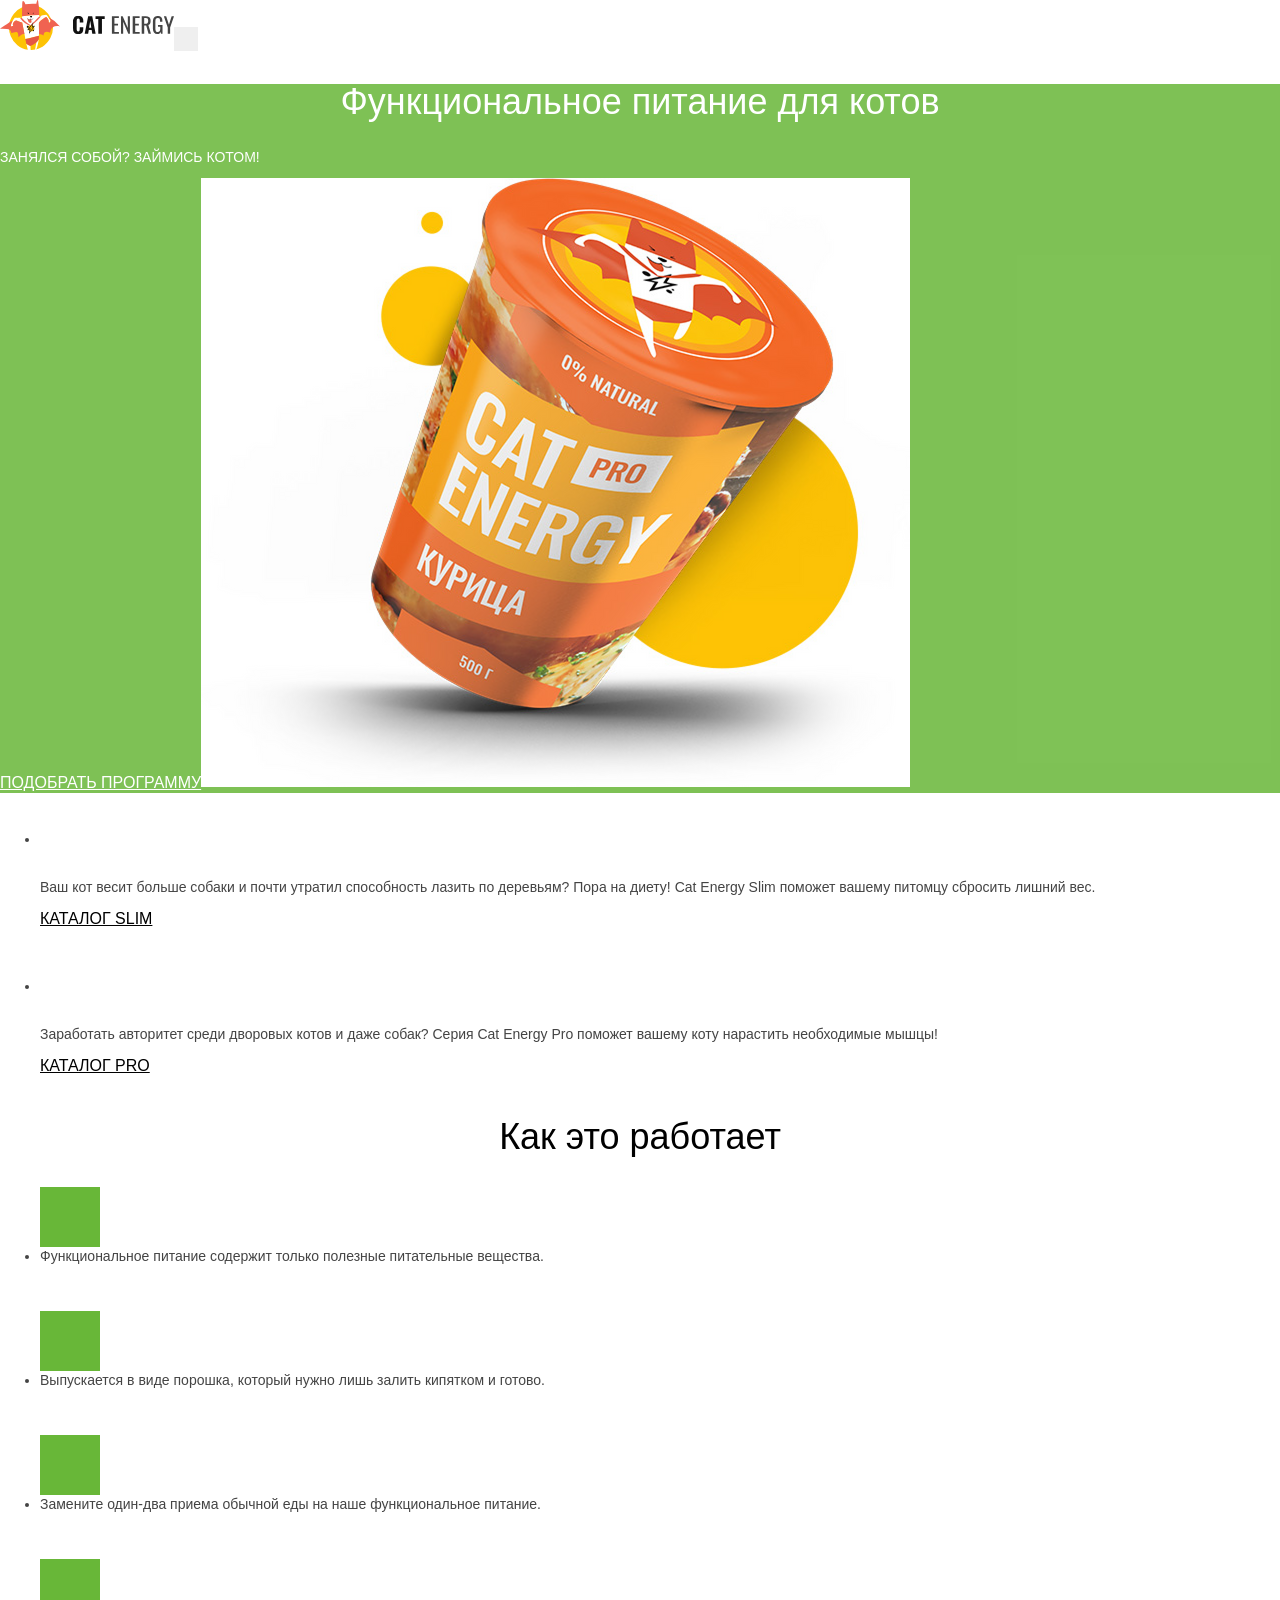
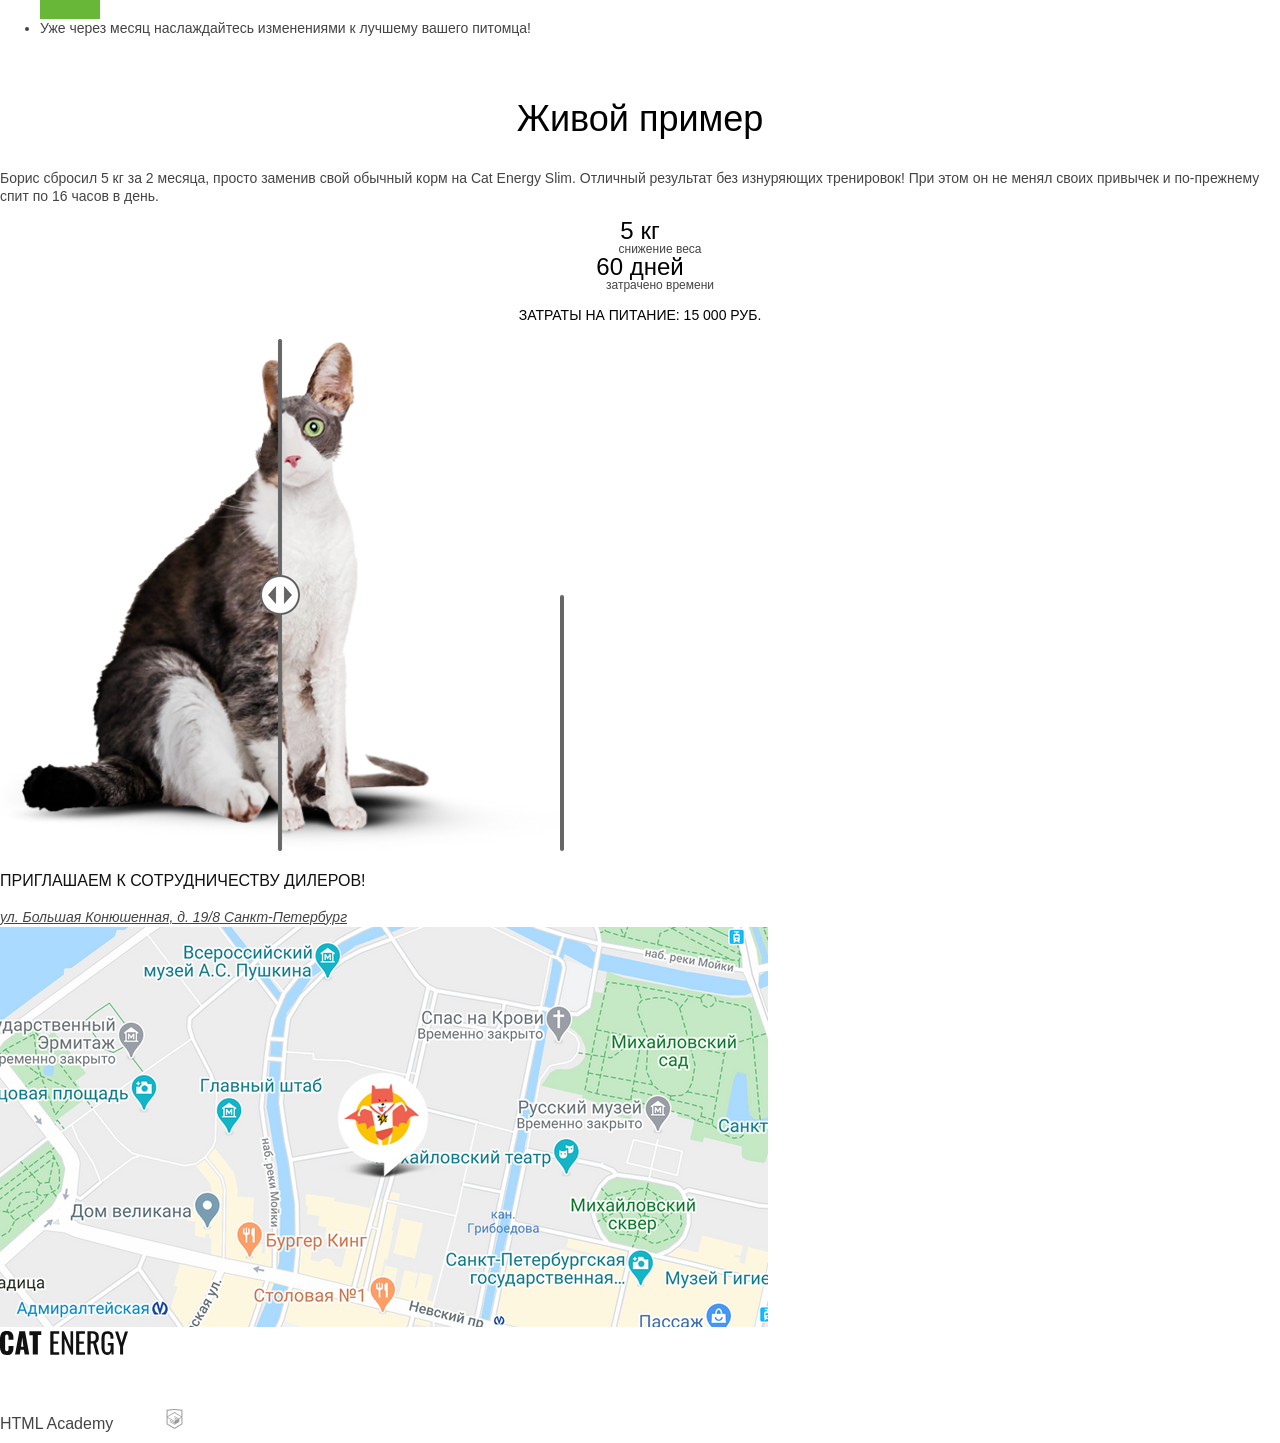
==== commit 4dff148d: "Deploying to gh-pages from @ htmlacademy-adaptive/2657291-cat-energy-2@3165a8bb9bf95228746e027111dd4" ====
--- a/6/index.html
+++ b/6/index.html
@@ -1 +1 @@
-<!DOCTYPE html><html class="page" lang="ru"><head><meta charset="UTF-8"><title>Сайт питания для котов Cat Energy</title><meta name="viewport" content="width=device-width,initial-scale=1"><link rel="stylesheet" href="styles/styles.css"><link rel="icon" href="favicon.ico"><link rel="icon" href="favicons/"><link rel="manifest" href="manifest.json"><script src="scripts/index.js" defer="defer"></script></head><body class="page__body"><header class="main-header"><a class="main-header__logo" href="#"><picture><source media="(min-width: 1440px)" width="70" height="59" type="image/svg+xml" srcset="images/logo-desktop.svg"><source media="(min-width: 768px)" width="60" height="50" type="image/svg+xml" srcset="images/logo-tablet.svg"><img src="images/logo-mobile.svg" width="33" height="38" alt="Логотип сайта"></picture></a><a class="main-header__logo-text" href="#"><picture><source media="(min-width: 1440px)" width="118" height="21" type="image/svg+xml" srcset="images/logo-text.svg"><source media="(min-width: 768px)" width="101" height="18" type="image/svg+xml" srcset="images/logo-text.svg"><img src="images/logo-text.svg" width="101" height="18" alt="Логотип текст"></picture></a><button class="main-header__toggle" type="button"><span class="visually-hidden">Открыть меню</span></button><nav class="navigation visually-hidden"><ul class="navigation__list"><li class="navigation__item navigation__item--active"><a href="#">Главная</a></li><li class="navigation__item"><a href="catalog.html">каталог продукции</a></li><li class="navigation__item"><a href="#">подбор программы</a></li></ul></nav></header><main class="page__main"><h1 class="visually-hidden">Функциональное питание для котов Cat Energy</h1><section class="section promo"><h2 class="promo__title">Функциональное питание для котов</h2><p class="promo__text">Занялся собой? Займись котом!</p><a class="button" href="#">подобрать программу</a><picture><source media="(min-width: 1440px)" width="552" height="499" type="image/webp" srcset="images/promo@1x.webp, images/promo@2x.webp 2x"><source media="(min-width: 768px)" width="709" height="609" type="image/webp" srcset="images/promo@1x.webp, images/promo@2x.webp 2x"><img class="promo__images" src="images/promo@1x.png" srcset="images/promo@2x.png" width="280" height="270" alt="Баночка питания Cat Energu Pro курица"></picture></section><section class="section"><h2 class="visually-hidden">Выбор программы</h2><ul class="program"><li class="program__item"><h3 class="program__title">похудение</h3><p class="program__text">Ваш кот весит больше собаки и почти утратил способность лазить по деревьям? Пора на диету! Cat Energy Slim поможет вашему питомцу сбросить лишний вес.</p><a class="program__link" href="#">каталог slim</a> <img class="program__image" src="images/cat-back-sits.png" alt="Черный кот сидит" width="50" height="53"></li><li class="program__item"><h3 class="program__title">набор массы</h3><p class="program__text">Заработать авторитет среди дворовых котов и даже собак? Серия Cat Energy Pro поможет вашему коту нарастить необходимые мышцы!</p><a class="program__link" href="#">каталог pro</a> <img class="program__image" src="images/cat-back-quality.png" alt="Мощный черный кот идет" width="67" height="50"></li></ul></section><section class="section"><h2 class="section__title">Как это работает</h2><ul class="description"><li class="description__item"><p class="description__text">Функциональное питание содержит только полезные питательные вещества.</p></li><li class="description__item"><p class="description__text">Выпускается в виде порошка, который нужно лишь залить кипятком и готово.</p></li><li class="description__item"><p class="description__text">Замените один-два приема обычной еды на наше функциональное питание.</p></li><li class="description__item"><p class="description__text">Уже через месяц наслаждайтесь изменениями к лучшему вашего питомца!</p></li></ul></section><section class="section example"><h2 class="example__title">Живой пример</h2><p class="example__text">Борис сбросил 5 кг за 2 месяца, просто заменив свой обычный корм на Cat Energy Slim. Отличный результат без изнуряющих тренировок! При этом он не менял своих привычек и по-прежнему спит по 16 часов в день.</p><dl class="example__list"><div class="example__item"><dt class="example__terms">5 кг</dt><dd class="example__description">снижение веса</dd></div><div class="example__item"><dt class="example__terms">60 дней</dt><dd class="example__description">затрачено времени</dd></div></dl><p class="example__text example__text--price">Затраты на питание: 15 000 руб.</p><div class="example__slider"><picture><source media="(min-width: 768px)" width="560" height="512" type="image/webp" srcset="images/slider-tablet@1x.png, images/slider-tablet@2x.png 2x"><img class="example__img" src="images/slider@1x.png" srcset="images/slider@2x.png" width="280" height="256" alt="слайдер"></picture></div></section><section class="section contacts"><h2 class="visually-hidden">Наши контакты</h2><div class="contacts__container"><p class="contacts__text">приглашаем к сотрудничеству дилеров!</p><address class="contacts__address"><a href="#">ул. Большая Конюшенная, д. 19/8 Санкт-Петербург</a></address></div><div class="contacts__map"><picture><source media="(min-width: 1440px)" width="1440" height="400" type="image/webp" srcset="images/map-desktop@1x.jpg, images/map-desktop@2x.jpg 2x"><source media="(min-width: 768px)" width="768" height="400" type="image/webp" srcset="images/map-tablet@1x.jpg, images/map-tablet@2x.jpg 2x"><img class="contacts__img" src="images/map-mobile@1x.jpg" srcset="images/map-mobile@2x.jpg 2x" width="320" height="362" alt="Карта"></picture></div></section></main><footer class="main-footer"><div class="main-footer__container"><a class="main-footer__logo" href="https://htmlacademy.ru/intensive/adaptive" aria-label="логотип"><img src="images/logo-text.svg" width="128" height="24" alt="логотип текст"></a><ul class="social-list"><li class="social-list__item"><a class="social-list__link" href="#" aria-label="Вконтакте"><svg width="27" height="17" viewBox="0 0 27 17" fill="none" xmlns="http://www.w3.org/2000/svg"><path d="M0 2.33876C0 1.48373 0.515103 1.02268 1.54531 0.955621L5.51515 0.980769C5.78158 0.980769 5.95921 1.10651 6.04802 1.35799C6.45655 2.61538 6.91392 3.70094 7.42014 4.61465C7.92637 5.52835 8.58801 6.58038 9.40507 7.77071C9.47611 7.9216 9.59157 7.99704 9.75143 7.99704C9.87576 7.99704 9.97345 7.93836 10.0445 7.82101L10.1244 7.54438L10.1511 3.19379C10.1511 2.89201 10.0756 2.69083 9.92461 2.59024C9.77363 2.48965 9.49388 2.4142 9.08535 2.36391C8.76563 2.31361 8.60577 2.12919 8.60577 1.81065C8.60577 1.74359 8.61465 1.69329 8.63241 1.65976C9.00542 0.57002 10.0711 0.0251479 11.8296 0.0251479L13.3216 0C13.9966 0 14.5561 0.15927 15.0001 0.477811C15.4442 0.796351 15.6662 1.29931 15.6662 1.98669V7.69527C15.7906 7.77909 15.906 7.82101 16.0126 7.82101C16.279 7.82101 16.5099 7.67012 16.7053 7.36834C18.6592 4.78649 19.716 3.05966 19.8759 2.18787C19.8759 2.1711 19.8936 2.12919 19.9291 2.06213C20.0535 1.81065 20.2577 1.5927 20.5419 1.40828C20.8261 1.22387 21.0748 1.09813 21.288 1.03107C21.359 0.997535 21.4389 0.980769 21.5277 0.980769H25.6574L25.9239 1.00592C26.2791 1.00592 26.5544 1.16519 26.7498 1.48373C26.8209 1.58432 26.8697 1.69329 26.8964 1.81065C26.923 1.92801 26.9408 2.04536 26.9496 2.16272C26.9585 2.28008 26.963 2.34714 26.963 2.36391V2.53994C26.8386 3.22732 26.5233 3.9608 26.0171 4.74038C25.5109 5.51997 24.867 6.36243 24.0855 7.26775C23.304 8.17308 22.8155 8.76825 22.6201 9.05326C22.4603 9.25444 22.3803 9.43886 22.3803 9.60651C22.3803 9.74063 22.4514 9.89152 22.5935 10.0592L26.4834 14.6864C26.6965 14.9546 26.8031 15.248 26.8031 15.5666C26.8031 15.9522 26.6432 16.2707 26.3235 16.5222C26.0038 16.7737 25.6219 16.9162 25.1779 16.9497L24.7249 16.9749H20.6752C20.6574 16.9749 20.6219 16.979 20.5686 16.9874C20.5153 16.9958 20.4798 17 20.462 17C20.0712 17 19.7071 16.8407 19.3696 16.5222C19.2453 16.3881 18.4105 15.3989 16.8652 13.5547C16.7764 13.4374 16.652 13.3284 16.4922 13.2278C16.4211 13.4961 16.3279 13.8817 16.2124 14.3846C16.097 14.8876 16.0126 15.248 15.9593 15.466L15.8794 15.8935C15.7018 16.4803 15.3287 16.8323 14.7604 16.9497L14.3874 16.9749H11.7763C10.3021 16.9749 8.83224 16.3378 7.36686 15.0636C5.90148 13.7894 4.58264 12.1423 3.41034 10.122C2.23803 8.10182 1.14566 5.75049 0.133216 3.06805C0.0444054 2.8501 0 2.607 0 2.33876ZM16.0126 8.85207C15.6396 8.85207 15.3021 8.75567 15.0001 8.56287C14.6982 8.37007 14.5472 8.10602 14.5472 7.77071V1.98669C14.5472 1.65138 14.4584 1.41248 14.2808 1.26997C14.1032 1.12747 13.7923 1.05621 13.3483 1.05621L11.8296 1.10651C11.0658 1.10651 10.4886 1.23225 10.0978 1.48373C10.8793 1.8358 11.2701 2.40582 11.2701 3.19379V7.61982C11.2346 8.03895 11.0569 8.38683 10.7372 8.66346C10.4175 8.94009 10.0623 9.0784 9.6715 9.0784C9.13863 9.0784 8.7301 8.83531 8.44591 8.34911C7.06046 6.37081 6.03025 4.4931 5.35529 2.71598L5.1155 2.06213L1.57195 2.03698C1.34104 2.03698 1.21227 2.04956 1.18562 2.0747C1.15898 2.09985 1.14566 2.1711 1.14566 2.28846C1.14566 2.43935 1.16342 2.59862 1.19895 2.76627L1.75845 4.17456C3.25048 7.81262 4.87127 10.6795 6.62085 12.7751C8.37042 14.8708 10.0889 15.9186 11.7763 15.9186H14.4406C14.5472 15.9186 14.6271 15.8893 14.6804 15.8306C14.7337 15.7719 14.7781 15.6588 14.8136 15.4911L14.8669 15.2396L15.3732 13.0266C15.5152 12.7249 15.6396 12.5237 15.7462 12.4231C15.9415 12.2387 16.1725 12.1465 16.4389 12.1465C16.8652 12.1465 17.3003 12.3895 17.7444 12.8757L20.0091 15.5917C20.1512 15.8097 20.3022 15.9186 20.462 15.9186H24.8581C25.391 15.9186 25.6574 15.7929 25.6574 15.5414C25.6574 15.4576 25.6308 15.3738 25.5775 15.2899L21.7142 10.7382C21.4123 10.3861 21.2613 10.0089 21.2613 9.60651C21.2613 9.20414 21.4034 8.81854 21.6876 8.4497C21.9185 8.1144 22.367 7.55695 23.0331 6.77737C23.6992 5.99778 24.2809 5.26849 24.7782 4.5895C25.2756 3.9105 25.6042 3.29438 25.764 2.74112L25.8439 2.4142C25.8262 2.38067 25.8173 2.32618 25.8173 2.25074C25.8173 2.1753 25.8084 2.11243 25.7907 2.06213H21.6077C21.3412 2.16272 21.1281 2.31361 20.9682 2.51479L20.8084 2.9926C20.3643 4.14941 19.2009 5.93491 17.3181 8.34911C16.9451 8.68442 16.5099 8.85207 16.0126 8.85207Z" fill="#666666"/></svg></a></li><li class="social-list__item"><a class="social-list__link" href="#" aria-label="Ютуб"><svg width="24" height="19" viewBox="0 0 24 19" fill="none" xmlns="http://www.w3.org/2000/svg"><path d="M15.8509 8.79275L10.6145 5.30184C10.5159 5.23691 10.4016 5.19985 10.2837 5.19459C10.1657 5.18934 10.0486 5.21608 9.94459 5.27198C9.84061 5.32789 9.75368 5.41087 9.69302 5.51215C9.63236 5.61343 9.60022 5.72924 9.6 5.84729V12.8291C9.60013 12.9481 9.6327 13.0648 9.69421 13.1667C9.75572 13.2686 9.84384 13.3518 9.94909 13.4073C10.0524 13.4631 10.1691 13.4895 10.2864 13.4837C10.4037 13.478 10.5172 13.4402 10.6145 13.3746L15.8509 9.88366C15.9409 9.82395 16.0148 9.7429 16.0658 9.64772C16.1169 9.55255 16.1436 9.44621 16.1436 9.3382C16.1436 9.23019 16.1169 9.12385 16.0658 9.02868C16.0148 8.93351 15.9409 8.85245 15.8509 8.79275ZM10.9091 11.6073V7.06911L14.3127 9.3382L10.9091 11.6073ZM23.3891 3.04366C23.2942 2.67547 23.1131 2.33511 22.8609 2.05061C22.6086 1.76611 22.2924 1.54561 21.9382 1.40729C18.2182 -0.0217993 12.2509 1.91553e-05 12 1.91553e-05C11.7491 1.91553e-05 5.78182 -0.0217993 2.06182 1.40729C1.70764 1.54561 1.3914 1.76611 1.13914 2.05061C0.886889 2.33511 0.705838 2.67547 0.610909 3.04366C0.327273 4.11275 0 6.07638 0 9.3382C0 12.6 0.327273 14.5637 0.610909 15.6327C0.705838 16.0009 0.886889 16.3413 1.13914 16.6258C1.3914 16.9103 1.70764 17.1308 2.06182 17.2691C5.78182 18.6982 11.7491 18.6764 12 18.6764H12.0764C12.8291 18.6764 18.3927 18.6327 21.9382 17.2691C22.2924 17.1308 22.6086 16.9103 22.8609 16.6258C23.1131 16.3413 23.2942 16.0009 23.3891 15.6327C23.6727 14.5637 24 12.6 24 9.3382C24 6.07638 23.6727 4.11275 23.3891 3.04366ZM22.1236 15.3055C22.0807 15.472 21.999 15.6259 21.8853 15.7548C21.7715 15.8838 21.6289 15.984 21.4691 16.0473C17.9782 17.3891 12.0655 17.3673 12 17.3673C11.9345 17.3673 6.02182 17.3891 2.53091 16.0473C2.37107 15.984 2.22846 15.8838 2.11471 15.7548C2.00096 15.6259 1.91929 15.472 1.87636 15.3055C1.61455 14.3018 1.30909 12.4582 1.30909 9.3382C1.30909 6.2182 1.61455 4.37457 1.87636 3.37093C1.91929 3.20445 2.00096 3.05047 2.11471 2.92156C2.22846 2.79264 2.37107 2.69243 2.53091 2.62911C6.02182 1.28729 11.9345 1.30911 12 1.30911C12.0655 1.30911 17.9782 1.28729 21.4691 2.62911C21.6289 2.69243 21.7715 2.79264 21.8853 2.92156C21.999 3.05047 22.0807 3.20445 22.1236 3.37093C22.3855 4.37457 22.6909 6.2182 22.6909 9.3382C22.6909 12.4582 22.3855 14.3018 22.1236 15.3055Z" fill="#666666"/></svg></a></li><li class="social-list__item"><a class="social-list__link" href="#" aria-label="Телеграм"><svg width="20" height="18" viewBox="0 0 20 18" fill="none" xmlns="http://www.w3.org/2000/svg"><path fill-rule="evenodd" clip-rule="evenodd" d="M19.4608 0.152905C19.6393 0.302216 19.7255 0.534898 19.6872 0.764481L17.0611 16.5214C17.0244 16.7411 16.8789 16.9273 16.6745 17.0159C16.47 17.1045 16.2346 17.0833 16.0493 16.9597L8.17082 11.7074C8.01771 11.6054 7.91447 11.4437 7.88624 11.2619C7.858 11.08 7.90738 10.8947 8.02233 10.751L10.633 7.48773L6.27303 10.3944C6.077 10.525 5.82597 10.5407 5.61524 10.4353L0.362931 7.80915C0.127693 7.69153 -0.0146529 7.44488 0.00119976 7.18235C0.0170525 6.91983 0.188044 6.6921 0.435726 6.60364L18.8188 0.0382579C19.038 -0.0400244 19.2822 0.00359465 19.4608 0.152905ZM2.32626 7.32275L5.86168 9.09046L13.4231 4.0495C13.6925 3.86994 14.0525 3.91349 14.2712 4.1521C14.49 4.3907 14.5022 4.75314 14.3 5.00591L9.49502 11.0121L15.9328 15.3039L18.2083 1.65058L2.32626 7.32275Z" fill="#666666"/></svg></a></li></ul><a class="copyright" href="https://htmlacademy.ru/intensive/adaptive"><span class="copyright__link">HTML Academy</span> <svg width="27" height="34" viewBox="0 0 27 34" fill="none" xmlns="http://www.w3.org/2000/svg"><path d="M13.6426 0.0157537L13.5 0L0 1.40733V26.0129L13.5 34L27 26.0129V1.40733L13.6426 0.0157537ZM25.2344 25.0151L13.5 31.9573L1.76561 25.0151V14.9293L13.4507 21.8451L13.4701 23.0984L5.45351 18.3548L5.44295 19.5801L13.4894 24.3885L13.5088 25.675L5.46408 20.9174L5.45351 22.1427L13.5 26.9511L21.6239 22.1182V20.8929V16.909L25.2432 14.7595L25.2344 25.0151ZM25.2344 13.4519L22.0147 15.3319L20.5325 16.2071L13.4666 12.0201L13.456 13.2454L19.4957 16.818L19.4429 16.8495L19.3126 16.9247L18.4536 17.4166L13.4666 14.4689L13.456 15.6942L17.3921 18.0222L16.4591 18.6314L16.438 18.6436L13.4666 16.902L13.456 18.1273L15.4029 19.2615L13.4155 20.4483L1.7973 13.5762L13.4349 6.61831L25.2344 13.4519ZM25.2344 12.2266L13.4401 5.31075L1.76561 12.2196V2.9897L13.5 1.76442L25.2344 2.9897V12.2266Z" fill="#666666"/></svg></a></div></footer></body></html>+<!DOCTYPE html><html class="page" lang="ru"><head><meta charset="UTF-8"><title>Сайт питания для котов Cat Energy</title><meta name="viewport" content="width=device-width,initial-scale=1"><link rel="stylesheet" href="styles/styles.css"><link rel="icon" href="favicon.ico"><link rel="icon" href="favicons/"><link rel="manifest" href="manifest.json"><script src="scripts/index.js" defer="defer"></script></head><body class="page__body"><header class="main-header"><a class="main-header__logo" href="#"><picture><source media="(min-width: 1440px)" width="202" height="59" type="image/svg+xml" srcset="images/logo-header-desktop.svg"><source media="(min-width: 768px)" width="174" height="50" type="image/svg+xml" srcset="images/logo-header-tablet.svg"><img class="main-header__logo-img" src="images/logo-mobile.svg" width="33" height="38" alt="Логотип сайта"></picture><img class="main-header__logo-text" src="images/logo-text.svg" width="101" height="18" alt="Логотип сайта"></a><nav class="navigation navigation--close"><ul class="navigation__list"><li class="navigation__item navigation__item--active"><a href="#">Главная</a></li><li class="navigation__item"><a href="catalog.html">каталог продукции</a></li><li class="navigation__item"><a href="#">подбор программы</a></li></ul></nav><button class="main-header__toggle" type="button"><span class="visually-hidden">Открыть меню</span></button></header><main class="page__main"><h1 class="visually-hidden">Функциональное питание для котов Cat Energy</h1><section class="section promo"><h2 class="promo__title">Функциональное питание для котов</h2><p class="promo__text">Занялся собой? Займись котом!</p><a class="button" href="#">подобрать программу</a><picture><source media="(min-width: 1440px)" width="552" height="499" type="image/png" srcset="images/promo-decktop@1x.png, images/promo-decktop@2x.png 2x"><source media="(min-width: 768px)" width="709" height="609" type="image/png" srcset="images/promo-tablet@1x.png, images/promo-tablet@2x.png 2x"><img class="promo__images" src="images/promo@1x.png" srcset="images/promo@2x.png" width="280" height="270" alt="Баночка питания Cat Energu Pro курица"></picture></section><section class="section"><h2 class="visually-hidden">Выбор программы</h2><ul class="program"><li class="program__item program__item-slim"><h3 class="program__title">похудение</h3><p class="program__text">Ваш кот весит больше собаки и почти утратил способность лазить по деревьям? Пора на диету! Cat Energy Slim поможет вашему питомцу сбросить лишний вес.</p><a class="program__link" href="catalog.html">каталог slim</a></li><li class="program__item program__item-pro"><h3 class="program__title">набор массы</h3><p class="program__text">Заработать авторитет среди дворовых котов и даже собак? Серия Cat Energy Pro поможет вашему коту нарастить необходимые мышцы!</p><a class="program__link" href="catalog.html">каталог pro</a></li></ul></section><section class="section"><h2 class="section__title">Как это работает</h2><ul class="description"><li class="description__item"><p class="description__text description__text--one">Функциональное питание содержит только полезные питательные вещества.</p></li><li class="description__item"><p class="description__text description__text--two">Выпускается в виде порошка, который нужно лишь залить кипятком и готово.</p></li><li class="description__item"><p class="description__text description__text--tree">Замените один-два приема обычной еды на наше функциональное питание.</p></li><li class="description__item"><p class="description__text description__text--four">Уже через месяц наслаждайтесь изменениями к лучшему вашего питомца!</p></li></ul></section><section class="section example"><h2 class="example__title">Живой пример</h2><p class="example__text">Борис сбросил 5 кг за 2 месяца, просто заменив свой обычный корм на Cat Energy Slim. Отличный результат без изнуряющих тренировок! При этом он не менял своих привычек и по-прежнему спит по 16 часов в день.</p><dl class="example__list"><div class="example__item"><dt class="example__terms">5 кг</dt><dd class="example__description">снижение веса</dd></div><div class="example__item"><dt class="example__terms">60 дней</dt><dd class="example__description">затрачено времени</dd></div></dl><p class="example__text example__text--price">Затраты на питание: 15 000 руб.</p><div class="example__slider"><picture><source media="(min-width: 768px)" width="560" height="512" type="image/png" srcset="images/slider-tablet@1x.png, images/slider-tablet@2x.png 2x"><img class="example__img" src="images/slider@1x.png" srcset="images/slider@2x.png" width="280" height="256" alt="слайдер"></picture><button class="example__button-slider" type="button" aria-label="Слайдер"></button></div></section><section class="section contacts"><h2 class="visually-hidden">Наши контакты</h2><div class="contacts__container"><p class="contacts__text">приглашаем к сотрудничеству дилеров!</p><address class="contacts__address"><a href="#">ул. Большая Конюшенная, д. 19/8 Санкт-Петербург</a></address></div><div class="contacts__map"><picture><source media="(min-width: 1440px)" width="1440" height="400" type="image/png" srcset="images/Map-desktop@1x.png, images/Map-desktop@2x.png 2x"><source media="(min-width: 768px)" width="768" height="400" type="image/png" srcset="images/Map-tablet@1x.png, images/Map-tablet@2x.png 2x"><img class="contacts__img" src="images/map-mobile@1x.jpg" srcset="images/map-mobile@2x.jpg 2x" width="320" height="362" alt="Карта"></picture></div></section></main><footer class="main-footer"><div class="main-footer__container"><a class="main-footer__logo" href="https://htmlacademy.ru/intensive/adaptive"><img class="main-footer__logo-img" src="images/footer-logo.svg" alt="логотип Cat Energy" width="128" height="24"></a><ul class="social-list"><li class="social-list__item"><a class="social-list__link social-list__link--vk" href="#" aria-label="Вконтакте"></a></li><li class="social-list__item"><a class="social-list__link social-list__link--youtube" href="#" aria-label="Ютуб"></a></li><li class="social-list__item"><a class="social-list__link social-list__link--tg" href="#" aria-label="Телеграм"></a></li></ul><a class="main-footer__copyright" href="https://htmlacademy.ru/intensive/adaptive">HTML Academy <img class="main-footer__copyright-img" src="images/html-academy-green.svg" width="113" height="20" alt="логотип HTML Academy"></a></div></footer></body></html>
--- a/6/styles/styles.css
+++ b/6/styles/styles.css
@@ -1 +1 @@
-@font-face{font-family:Oswald;font-weight:400;font-style:normal;font-display:swap;src:url(fonts/oswald/oswaldregular.woff2)format("woff2")}@font-face{font-family:Oswald;font-weight:400;font-style:normal;font-display:swap;src:url(fonts/oswald/oswaldregular.woff)format("woff")}@font-face{font-family:Lato;font-weight:400;font-style:normal;font-display:swap;src:url(fonts/lato/Lato-Regular.woff2)format("woff2")}@font-face{font-family:Lato;font-weight:400;font-style:normal;font-display:swap;src:url(fonts/lato/Lato-Regular.woff)format("woff")}:before,:after{box-sizing:border-box}.visually-hidden{clip:rect(0 0 0 0);border:0;width:1px;height:1px;margin:-1px;padding:0;position:absolute;overflow:hidden}.page__body{font-family:Oswald,sans-serif;font-size:24px;font-weight:400}.button{text-align:center;vertical-align:middle;text-transform:uppercase;color:#fff;font-family:Oswald,sans-serif;font-size:16px;font-weight:400;line-height:20px}.page{height:100%}.page__body{color:#444;background-color:#fff;min-height:100%;margin:0;font-family:Lato,sans-serif;font-size:14px;line-height:18px}.main-header{color:red}.navigation__item{color:#000;letter-spacing:0%;text-transform:uppercase;font-family:Oswald,sans-serif;font-size:18px;font-weight:400;line-height:24px}.section__title{text-align:center;color:#000;font-family:Oswald,sans-serif;font-size:36px;font-weight:400;line-height:40px}.section__title--additionally{text-align:center;color:#000;font-family:Oswald,sans-serif;font-size:24px;font-weight:400;line-height:24px}.promo__title{text-align:center;color:#fff;font-family:Oswald,sans-serif;font-size:36px;font-weight:400;line-height:36px}.promo__text{text-transform:uppercase;color:#fff;font-family:Oswald,sans-serif;font-size:14px;font-weight:400;line-height:14px}.program__title{color:#fff;text-transform:uppercase;font-family:Oswald,sans-serif;font-size:24px;font-weight:400;line-height:37px}.program__text{font-family:#444;color:#444;font-size:14px;font-weight:400;line-height:18px}.program__link{text-align:center;text-transform:uppercase;color:#000;font-family:Oswald,sans-serif;font-size:16px;font-weight:400;line-height:16px}.description__text{color:#444;font-family:Lato,sans-serif;font-size:14px;font-weight:400;line-height:18px}.example__title{text-align:center;color:#000;font-family:Oswald,sans-serif;font-size:36px;font-weight:400;line-height:40px}.example__text{color:#444;font-family:Lato,sans-serif;font-size:14px;font-weight:400;line-height:18px}.example__terms{text-align:center;color:#000;font-family:Oswald,sans-serif;font-size:24px;font-weight:400;line-height:24px}.example__description{text-align:center;vertical-align:middle;color:#444;font-family:Lato,sans-serif;font-size:12px;font-weight:400;line-height:100%}.example__text--price{text-align:center;text-transform:uppercase;color:#000;font-family:Oswald,sans-serif;font-size:14px;font-weight:400;line-height:20px}.contacts__text{text-transform:uppercase;color:#111;font-family:Oswald,sans-serif;font-size:16px;font-weight:400;line-height:20px}.contacts__address a{color:#444;font-family:Lato,sans-serif;font-size:14px;font-weight:400;line-height:20px;list-style-type:none}.catalog-list__item-title{vertical-align:middle;text-transform:uppercase;color:#222;font-family:Oswald,sans-serif;font-size:16px;font-weight:400;line-height:20px}.catalog-list__descriptions{text-align:center;color:#444;font-family:Lato,sans-serif;font-size:12px;font-weight:400;line-height:16px}.catalog-list__item-title--special{text-align:center;text-transform:uppercase;color:#111;font-family:Oswald,sans-serif;font-size:16px;font-weight:400;line-height:20px}.button--more{color:#444}.additional-list__item-title{text-align:center;vertical-align:middle;text-transform:uppercase;color:#222;font-family:Oswald,sans-serif;font-size:16px;font-weight:400;line-height:16px}.additional-list__item-volume{text-align:center;vertical-align:middle;color:#444;font-family:Lato,sans-serif;font-size:14px;font-weight:400;line-height:14px}.additional-list__item-price{text-align:right;vertical-align:middle;color:#444;font-family:Lato,sans-serif;font-size:14px;font-weight:400;line-height:14px}.stocks__title{text-align:center;color:#000;font-family:Oswald,sans-serif;font-size:24px;font-weight:400;line-height:24px}.stocks__discription{text-align:center;vertical-align:middle;color:#fff;font-family:Lato,sans-serif;font-size:16px;font-weight:400;line-height:20px}.subscribe__discription{text-align:center;color:#000;font-family:Oswald,sans-serif;font-size:16px;font-weight:400;line-height:24px}.subscribe__field{text-transform:uppercase;color:#444;font-family:Oswald,sans-serif;font-size:20px;font-weight:400;line-height:100%}.button-subscribe{font-size:20px;line-height:26px}.social__link{text-decoration:none}.copyright__link{color:#444;font-family:Lato,sans-serif;font-size:16px;font-weight:400;line-height:20px}.main-footer{color:red}+@font-face{font-family:Oswald;font-weight:400;font-style:normal;font-display:swap;src:url(fonts/oswald/oswaldregular.woff2)format("woff2")}@font-face{font-family:Oswald;font-weight:400;font-style:normal;font-display:swap;src:url(fonts/oswald/oswaldregular.woff)format("woff")}@font-face{font-family:Lato;font-weight:400;font-style:normal;font-display:swap;src:url(fonts/lato/Lato-Regular.woff2)format("woff2")}@font-face{font-family:Lato;font-weight:400;font-style:normal;font-display:swap;src:url(fonts/lato/Lato-Regular.woff)format("woff")}:before,:after{box-sizing:border-box;display:block}.visually-hidden{clip:rect(0 0 0 0);border:0;width:1px;height:1px;margin:-1px;padding:0;position:absolute;overflow:hidden}.page__body{font-family:Oswald,sans-serif;font-size:24px;font-weight:400}.button{text-align:center;vertical-align:middle;text-transform:uppercase;color:#fff;font-family:Oswald,sans-serif;font-size:16px;font-weight:400;line-height:20px}.page{height:100%}.page__body{color:#444;background-color:#fff;min-height:100%;margin:0;font-family:Lato,sans-serif;font-size:14px;line-height:18px}.main-header__toggle{background-image:url(/icons/stack.svg#icon-menu);background-position:50%;background-repeat:no-repeat;border:none;width:24px;height:24px}@media (width>=768px){.main-header__logo-text{display:none}}.navigation--close{display:none}.navigation__item{color:#000;letter-spacing:0%;text-transform:uppercase;font-family:Oswald,sans-serif;font-size:18px;font-weight:400;line-height:24px}.section__title{text-align:center;color:#000;font-family:Oswald,sans-serif;font-size:36px;font-weight:400;line-height:40px}.section__title--additionally{text-align:center;color:#000;font-family:Oswald,sans-serif;font-size:24px;font-weight:400;line-height:24px}.promo{background-color:#68b738d9}.promo__title{text-align:center;color:#fff;font-family:Oswald,sans-serif;font-size:36px;font-weight:400;line-height:36px}.promo__text{text-transform:uppercase;color:#fff;font-family:Oswald,sans-serif;font-size:14px;font-weight:400;line-height:14px}.program__item{position:relative}.program__title{color:#fff;text-transform:uppercase;font-family:Oswald,sans-serif;font-size:24px;font-weight:400;line-height:37px}.program__text{font-family:#444;color:#444;font-size:14px;font-weight:400;line-height:18px}.program__link{text-align:center;text-transform:uppercase;color:#000;font-family:Oswald,sans-serif;font-size:16px;font-weight:400;line-height:16px}.program__link:after{content:"";background-image:url(/icons/stack.svg#arrow);background-position:50%;background-repeat:no-repeat;width:24px;height:12px;position:relative;top:-16px;left:120px}.program__icon{background-color:#68b738;border-radius:50%;width:50px;height:50px;position:relative}.program__item-slim:before{content:"";background-image:url(/icons/stack.svg#cat-sitting);background-position:50%;background-repeat:no-repeat;width:36px;height:50px;position:absolute;left:7px}.program__item-pro:before{content:"";background-image:url(/icons/stack.svg#cat-powerful);background-position:50%;background-repeat:no-repeat;width:67px;height:29px;position:absolute;top:11px;left:-7px}.description__text{color:#444;font-family:Lato,sans-serif;font-size:14px;font-weight:400;line-height:18px}.description__text.description__text:before{content:"";background-color:#68b738;width:60px;height:60px;position:relative}.description__text.description__text:after{content:"";width:30px;height:32px;position:relative;top:-65px;left:15px}.description__text.description__text--one:after{background-image:url(/icons/stack.svg#sheet);background-position:50%;background-repeat:no-repeat}.description__text.description__text--two:after{background-image:url(/icons/stack.svg#powder);background-position:50%;background-repeat:no-repeat}.description__text.description__text--tree:after{background-image:url(/icons/stack.svg#tableware);background-position:50%;background-repeat:no-repeat}.description__text.description__text--four:after{background-image:url(/icons/stack.svg#clock);background-position:50%;background-repeat:no-repeat}.example__title{text-align:center;color:#000;font-family:Oswald,sans-serif;font-size:36px;font-weight:400;line-height:40px}.example__text{color:#444;font-family:Lato,sans-serif;font-size:14px;font-weight:400;line-height:18px}.example__terms{text-align:center;color:#000;font-family:Oswald,sans-serif;font-size:24px;font-weight:400;line-height:24px}.example__description{text-align:center;vertical-align:middle;color:#444;font-family:Lato,sans-serif;font-size:12px;font-weight:400;line-height:100%}.example__text--price{text-align:center;text-transform:uppercase;color:#000;font-family:Oswald,sans-serif;font-size:14px;font-weight:400;line-height:20px}.example__button-slider{background-color:#666;border:#0000;border-radius:2px;width:4px;height:256px;padding:0;position:relative}.example__button-slider.example__button-slider:after{content:"";background-image:url(/icons/stack.svg#slider);background-position:50%;background-repeat:no-repeat;width:40px;height:40px;position:relative;left:-17px}.contacts__text{text-transform:uppercase;color:#111;font-family:Oswald,sans-serif;font-size:16px;font-weight:400;line-height:20px}.contacts__address a{color:#444;font-family:Lato,sans-serif;font-size:14px;font-weight:400;line-height:20px;list-style-type:none}.catalog-list__item-title{vertical-align:middle;text-transform:uppercase;color:#222;font-family:Oswald,sans-serif;font-size:16px;font-weight:400;line-height:20px;position:relative}.catalog-list__item-title--special{color:#111}.catalog-list__item-title--special:before{content:"";background-image:url(/icons/stack.svg#plus);background-position:50%;background-repeat:no-repeat;min-width:30px;min-height:30px;display:block}.catalog-list__descriptions{text-align:center;color:#444;font-family:Lato,sans-serif;font-size:12px;font-weight:400;line-height:16px}.button--more{color:#444}.additional-list__item-title{text-align:center;vertical-align:middle;text-transform:uppercase;color:#222;font-family:Oswald,sans-serif;font-size:16px;font-weight:400;line-height:16px}.additional-list__item-volume{text-align:center;vertical-align:middle;color:#444;font-family:Lato,sans-serif;font-size:14px;font-weight:400;line-height:14px}.additional-list__item-price{text-align:right;vertical-align:middle;color:#444;font-family:Lato,sans-serif;font-size:14px;font-weight:400;line-height:14px}.stocks__title{text-align:center;color:#000;font-family:Oswald,sans-serif;font-size:24px;font-weight:400;line-height:24px;position:relative}.stocks__title:before{content:"";background-image:url(/images/cat-bag-mobile@1x.png);background-position:50%;background-repeat:no-repeat;min-width:280px;min-height:290px;display:block}.stocks__discription{text-align:center;vertical-align:middle;color:#fff;font-family:Lato,sans-serif;font-size:16px;font-weight:400;line-height:20px}.subscribe__discription{text-align:center;color:#000;font-family:Oswald,sans-serif;font-size:16px;font-weight:400;line-height:24px}.subscribe__field{text-transform:uppercase;color:#444;font-family:Oswald,sans-serif;font-size:20px;font-weight:400;line-height:100%}.button-subscribe{font-size:20px;line-height:26px}.social-list{justify-content:center;margin-right:-24px;padding:0;list-style:none;display:flex}.social-list__item{margin-right:24px}.social-list__link{background-color:#666;min-width:28px;min-height:22px;text-decoration:none;display:block;position:relative;-webkit-mask-size:28px 22px;mask-size:28px 22px}.social-list__link:hover,.social-list__link:focus{background-color:#68b738}.social-list__link:active{opacity:.3}.social-list__link--vk{-webkit-mask-image:url(/icons/stack.svg#vk);mask-image:url(/icons/stack.svg#vk);-webkit-mask-size:28px 22px;mask-size:28px 22px;-webkit-mask-repeat:no-repeat;mask-repeat:no-repeat}.social-list__link--youtube{-webkit-mask-image:url(/icons/stack.svg#youtube);mask-image:url(/icons/stack.svg#youtube);-webkit-mask-size:28px 22px;mask-size:28px 22px;-webkit-mask-repeat:no-repeat;mask-repeat:no-repeat}.social-list__link--tg{-webkit-mask-image:url(/icons/stack.svg#telegram);mask-image:url(/icons/stack.svg#telegram);-webkit-mask-size:28px 22px;mask-size:28px 22px;-webkit-mask-repeat:no-repeat;mask-repeat:no-repeat}.main-footer__copyright{color:#444;filter:grayscale();min-width:280px;min-height:34px;font-family:Lato,sans-serif;font-size:16px;font-weight:400;line-height:20px;text-decoration:none;display:block}.main-footer__copyright:hover,.main-footer__copyright:focus{filter:none}.main-footer__copyright:active{opacity:.3}
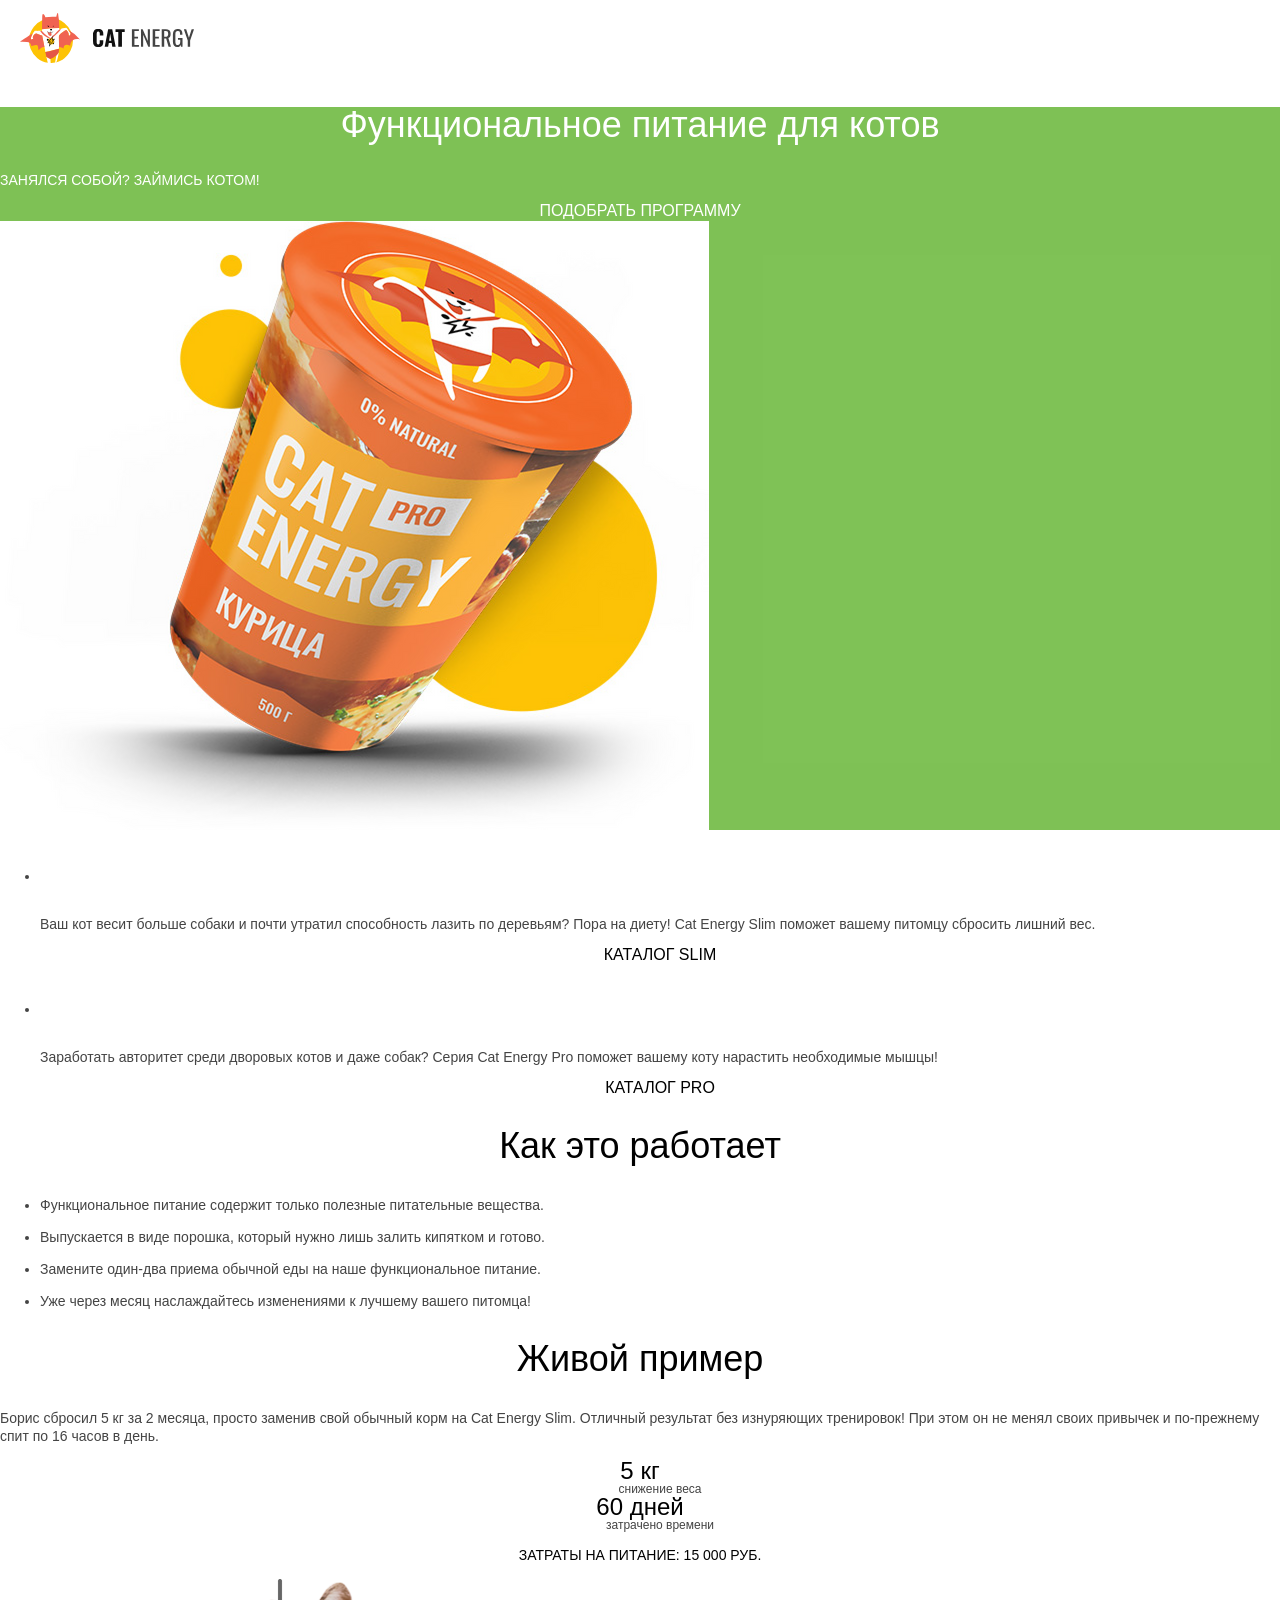
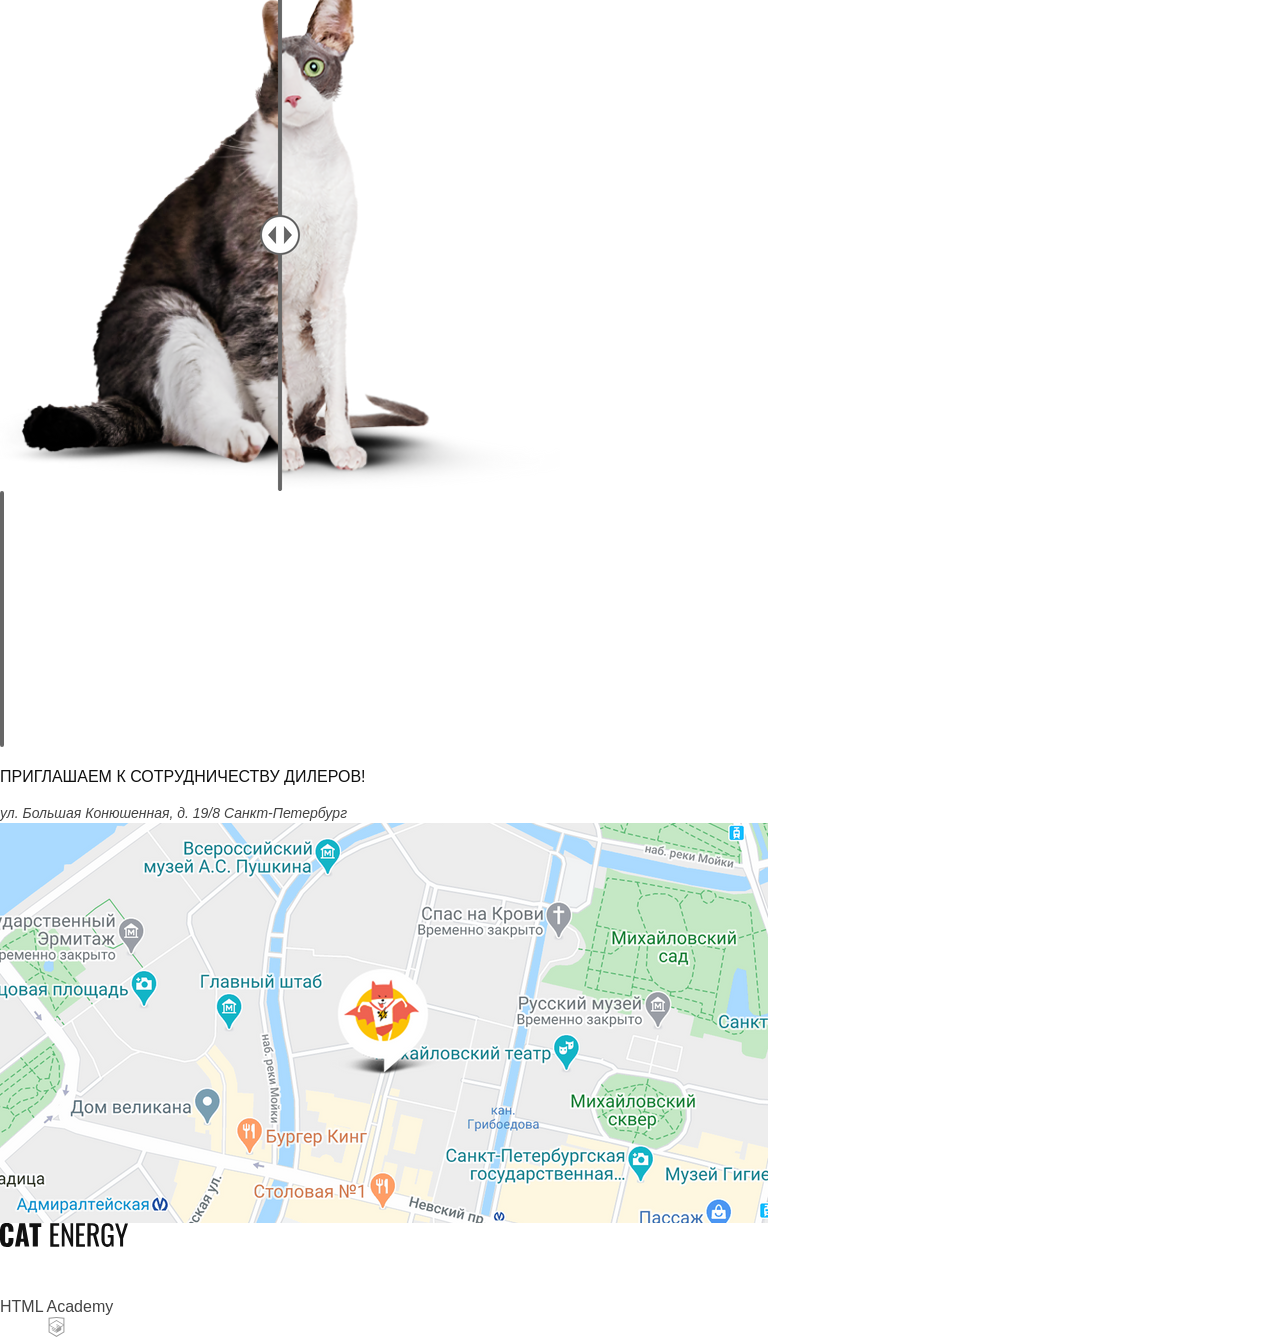
==== commit 83e2bbf1: "Deploying to gh-pages from @ htmlacademy-adaptive/2657291-cat-energy-2@3165a8bb9bf95228746e027111dd4" ====
--- a/6/index.html
+++ b/6/index.html
@@ -1 +1 @@
-<!DOCTYPE html><html class="page" lang="ru"><head><meta charset="UTF-8"><title>Сайт питания для котов Cat Energy</title><meta name="viewport" content="width=device-width,initial-scale=1"><link rel="stylesheet" href="styles/styles.css"><link rel="icon" href="favicon.ico"><link rel="icon" href="favicons/"><link rel="manifest" href="manifest.json"><script src="scripts/index.js" defer="defer"></script></head><body class="page__body"><header class="main-header"><a class="main-header__logo" href="#"><picture><source media="(min-width: 1440px)" width="202" height="59" type="image/svg+xml" srcset="images/logo-header-desktop.svg"><source media="(min-width: 768px)" width="174" height="50" type="image/svg+xml" srcset="images/logo-header-tablet.svg"><img class="main-header__logo-img" src="images/logo-mobile.svg" width="33" height="38" alt="Логотип сайта"></picture><img class="main-header__logo-text" src="images/logo-text.svg" width="101" height="18" alt="Логотип сайта"></a><nav class="navigation navigation--close"><ul class="navigation__list"><li class="navigation__item navigation__item--active"><a href="#">Главная</a></li><li class="navigation__item"><a href="catalog.html">каталог продукции</a></li><li class="navigation__item"><a href="#">подбор программы</a></li></ul></nav><button class="main-header__toggle" type="button"><span class="visually-hidden">Открыть меню</span></button></header><main class="page__main"><h1 class="visually-hidden">Функциональное питание для котов Cat Energy</h1><section class="section promo"><h2 class="promo__title">Функциональное питание для котов</h2><p class="promo__text">Занялся собой? Займись котом!</p><a class="button" href="#">подобрать программу</a><picture><source media="(min-width: 1440px)" width="552" height="499" type="image/png" srcset="images/promo-decktop@1x.png, images/promo-decktop@2x.png 2x"><source media="(min-width: 768px)" width="709" height="609" type="image/png" srcset="images/promo-tablet@1x.png, images/promo-tablet@2x.png 2x"><img class="promo__images" src="images/promo@1x.png" srcset="images/promo@2x.png" width="280" height="270" alt="Баночка питания Cat Energu Pro курица"></picture></section><section class="section"><h2 class="visually-hidden">Выбор программы</h2><ul class="program"><li class="program__item program__item-slim"><h3 class="program__title">похудение</h3><p class="program__text">Ваш кот весит больше собаки и почти утратил способность лазить по деревьям? Пора на диету! Cat Energy Slim поможет вашему питомцу сбросить лишний вес.</p><a class="program__link" href="catalog.html">каталог slim</a></li><li class="program__item program__item-pro"><h3 class="program__title">набор массы</h3><p class="program__text">Заработать авторитет среди дворовых котов и даже собак? Серия Cat Energy Pro поможет вашему коту нарастить необходимые мышцы!</p><a class="program__link" href="catalog.html">каталог pro</a></li></ul></section><section class="section"><h2 class="section__title">Как это работает</h2><ul class="description"><li class="description__item"><p class="description__text description__text--one">Функциональное питание содержит только полезные питательные вещества.</p></li><li class="description__item"><p class="description__text description__text--two">Выпускается в виде порошка, который нужно лишь залить кипятком и готово.</p></li><li class="description__item"><p class="description__text description__text--tree">Замените один-два приема обычной еды на наше функциональное питание.</p></li><li class="description__item"><p class="description__text description__text--four">Уже через месяц наслаждайтесь изменениями к лучшему вашего питомца!</p></li></ul></section><section class="section example"><h2 class="example__title">Живой пример</h2><p class="example__text">Борис сбросил 5 кг за 2 месяца, просто заменив свой обычный корм на Cat Energy Slim. Отличный результат без изнуряющих тренировок! При этом он не менял своих привычек и по-прежнему спит по 16 часов в день.</p><dl class="example__list"><div class="example__item"><dt class="example__terms">5 кг</dt><dd class="example__description">снижение веса</dd></div><div class="example__item"><dt class="example__terms">60 дней</dt><dd class="example__description">затрачено времени</dd></div></dl><p class="example__text example__text--price">Затраты на питание: 15 000 руб.</p><div class="example__slider"><picture><source media="(min-width: 768px)" width="560" height="512" type="image/png" srcset="images/slider-tablet@1x.png, images/slider-tablet@2x.png 2x"><img class="example__img" src="images/slider@1x.png" srcset="images/slider@2x.png" width="280" height="256" alt="слайдер"></picture><button class="example__button-slider" type="button" aria-label="Слайдер"></button></div></section><section class="section contacts"><h2 class="visually-hidden">Наши контакты</h2><div class="contacts__container"><p class="contacts__text">приглашаем к сотрудничеству дилеров!</p><address class="contacts__address"><a href="#">ул. Большая Конюшенная, д. 19/8 Санкт-Петербург</a></address></div><div class="contacts__map"><picture><source media="(min-width: 1440px)" width="1440" height="400" type="image/png" srcset="images/Map-desktop@1x.png, images/Map-desktop@2x.png 2x"><source media="(min-width: 768px)" width="768" height="400" type="image/png" srcset="images/Map-tablet@1x.png, images/Map-tablet@2x.png 2x"><img class="contacts__img" src="images/map-mobile@1x.jpg" srcset="images/map-mobile@2x.jpg 2x" width="320" height="362" alt="Карта"></picture></div></section></main><footer class="main-footer"><div class="main-footer__container"><a class="main-footer__logo" href="https://htmlacademy.ru/intensive/adaptive"><img class="main-footer__logo-img" src="images/footer-logo.svg" alt="логотип Cat Energy" width="128" height="24"></a><ul class="social-list"><li class="social-list__item"><a class="social-list__link social-list__link--vk" href="#" aria-label="Вконтакте"></a></li><li class="social-list__item"><a class="social-list__link social-list__link--youtube" href="#" aria-label="Ютуб"></a></li><li class="social-list__item"><a class="social-list__link social-list__link--tg" href="#" aria-label="Телеграм"></a></li></ul><a class="main-footer__copyright" href="https://htmlacademy.ru/intensive/adaptive">HTML Academy <img class="main-footer__copyright-img" src="images/html-academy-green.svg" width="113" height="20" alt="логотип HTML Academy"></a></div></footer></body></html>+<!DOCTYPE html><html class="page" lang="ru"><head><meta charset="UTF-8"><title>Сайт питания для котов Cat Energy</title><meta name="viewport" content="width=device-width,initial-scale=1"><link rel="stylesheet" href="styles/styles.css"><link rel="icon" href="favicon.ico"><link rel="icon" href="favicons/"><link rel="manifest" href="manifest.json"><script src="scripts/index.js" defer="defer"></script></head><body class="page__body"><header class="main-header"><a class="main-header__logo" href="#"><picture><source media="(min-width: 1440px)" width="202" height="59" type="image/svg+xml" srcset="images/logo-header-desktop.svg"><source media="(min-width: 768px)" width="174" height="50" type="image/svg+xml" srcset="images/logo-header-tablet.svg"><img class="main-header__logo-img" src="images/logo-mobile.svg" width="33" height="38" alt="Логотип сайта"></picture><img class="main-header__logo-text" src="images/logo-text.svg" width="101" height="18" alt="Логотип сайта"></a><nav class="navigation"><ul class="navigation__list navigation__list--close"><li class="navigation__item navigation__item--active"><a href="#">Главная</a></li><li class="navigation__item"><a href="catalog.html">каталог продукции</a></li><li class="navigation__item"><a href="#">подбор программы</a></li></ul><button class="main-header__toggle" type="button" aria-label="Открыть меню"><span></span> <span></span> <span></span></button></nav></header><main class="page__main"><h1 class="visually-hidden">Функциональное питание для котов Cat Energy</h1><section class="section promo"><h2 class="promo__title">Функциональное питание для котов</h2><p class="promo__text">Занялся собой? Займись котом!</p><a class="button" href="#">подобрать программу</a><picture><source media="(min-width: 1440px)" width="552" height="499" type="image/png" srcset="images/promo-decktop@1x.png, images/promo-decktop@2x.png 2x"><source media="(min-width: 768px)" width="709" height="609" type="image/png" srcset="images/promo-tablet@1x.png, images/promo-tablet@2x.png 2x"><img class="promo__images" src="images/promo@1x.png" srcset="images/promo@2x.png" width="280" height="270" alt="Баночка питания Cat Energu Pro курица"></picture></section><section class="section"><h2 class="visually-hidden">Выбор программы</h2><ul class="program"><li class="program__item program__item-slim"><h3 class="program__title">похудение</h3><p class="program__text">Ваш кот весит больше собаки и почти утратил способность лазить по деревьям? Пора на диету! Cat Energy Slim поможет вашему питомцу сбросить лишний вес.</p><a class="program__link" href="catalog.html">каталог slim</a></li><li class="program__item program__item-pro"><h3 class="program__title">набор массы</h3><p class="program__text">Заработать авторитет среди дворовых котов и даже собак? Серия Cat Energy Pro поможет вашему коту нарастить необходимые мышцы!</p><a class="program__link" href="catalog.html">каталог pro</a></li></ul></section><section class="section"><h2 class="section__title">Как это работает</h2><ul class="description"><li class="description__item"><p class="description__text description__text--one">Функциональное питание содержит только полезные питательные вещества.</p></li><li class="description__item"><p class="description__text description__text--two">Выпускается в виде порошка, который нужно лишь залить кипятком и готово.</p></li><li class="description__item"><p class="description__text description__text--tree">Замените один-два приема обычной еды на наше функциональное питание.</p></li><li class="description__item"><p class="description__text description__text--four">Уже через месяц наслаждайтесь изменениями к лучшему вашего питомца!</p></li></ul></section><section class="section example"><h2 class="example__title">Живой пример</h2><p class="example__text">Борис сбросил 5 кг за 2 месяца, просто заменив свой обычный корм на Cat Energy Slim. Отличный результат без изнуряющих тренировок! При этом он не менял своих привычек и по-прежнему спит по 16 часов в день.</p><dl class="example__list"><div class="example__item"><dt class="example__terms">5 кг</dt><dd class="example__description">снижение веса</dd></div><div class="example__item"><dt class="example__terms">60 дней</dt><dd class="example__description">затрачено времени</dd></div></dl><p class="example__text example__text--price">Затраты на питание: 15 000 руб.</p><div class="example__slider"><picture><source media="(min-width: 768px)" width="560" height="512" type="image/png" srcset="images/slider-tablet@1x.png, images/slider-tablet@2x.png 2x"><img class="example__img" src="images/slider@1x.png" srcset="images/slider@2x.png" width="280" height="256" alt="слайдер"></picture><button class="example__button-slider" type="button" aria-label="Слайдер"></button></div></section><section class="section contacts"><h2 class="visually-hidden">Наши контакты</h2><div class="contacts__container"><p class="contacts__text">приглашаем к сотрудничеству дилеров!</p><address class="contacts__address"><a href="#">ул. Большая Конюшенная, д. 19/8 Санкт-Петербург</a></address></div><div class="contacts__map"><picture><source media="(min-width: 1440px)" width="1440" height="400" type="image/png" srcset="images/Map-desktop@1x.png, images/Map-desktop@2x.png 2x"><source media="(min-width: 768px)" width="768" height="400" type="image/png" srcset="images/Map-tablet@1x.png, images/Map-tablet@2x.png 2x"><img class="contacts__img" src="images/map-mobile@1x.jpg" srcset="images/map-mobile@2x.jpg 2x" width="320" height="362" alt="Карта"></picture></div></section></main><footer class="main-footer"><div class="main-footer__container"><a class="main-footer__logo" href="https://htmlacademy.ru/intensive/adaptive"><img class="main-footer__logo-img" src="images/footer-logo.svg" alt="логотип Cat Energy" width="128" height="24"></a><ul class="social-list"><li class="social-list__item"><a class="social-list__link social-list__link--vk" href="#" aria-label="Вконтакте"></a></li><li class="social-list__item"><a class="social-list__link social-list__link--youtube" href="#" aria-label="Ютуб"></a></li><li class="social-list__item"><a class="social-list__link social-list__link--tg" href="#" aria-label="Телеграм"></a></li></ul><a class="main-footer__copyright" href="https://htmlacademy.ru/intensive/adaptive">HTML Academy <img class="main-footer__copyright-img" src="images/html-academy-green.svg" width="113" height="20" alt="логотип HTML Academy"></a></div></footer></body></html>
--- a/6/styles/styles.css
+++ b/6/styles/styles.css
@@ -1 +1 @@
-@font-face{font-family:Oswald;font-weight:400;font-style:normal;font-display:swap;src:url(fonts/oswald/oswaldregular.woff2)format("woff2")}@font-face{font-family:Oswald;font-weight:400;font-style:normal;font-display:swap;src:url(fonts/oswald/oswaldregular.woff)format("woff")}@font-face{font-family:Lato;font-weight:400;font-style:normal;font-display:swap;src:url(fonts/lato/Lato-Regular.woff2)format("woff2")}@font-face{font-family:Lato;font-weight:400;font-style:normal;font-display:swap;src:url(fonts/lato/Lato-Regular.woff)format("woff")}:before,:after{box-sizing:border-box;display:block}.visually-hidden{clip:rect(0 0 0 0);border:0;width:1px;height:1px;margin:-1px;padding:0;position:absolute;overflow:hidden}.page__body{font-family:Oswald,sans-serif;font-size:24px;font-weight:400}.button{text-align:center;vertical-align:middle;text-transform:uppercase;color:#fff;font-family:Oswald,sans-serif;font-size:16px;font-weight:400;line-height:20px}.page{height:100%}.page__body{color:#444;background-color:#fff;min-height:100%;margin:0;font-family:Lato,sans-serif;font-size:14px;line-height:18px}.main-header__toggle{background-image:url(/icons/stack.svg#icon-menu);background-position:50%;background-repeat:no-repeat;border:none;width:24px;height:24px}@media (width>=768px){.main-header__logo-text{display:none}}.navigation--close{display:none}.navigation__item{color:#000;letter-spacing:0%;text-transform:uppercase;font-family:Oswald,sans-serif;font-size:18px;font-weight:400;line-height:24px}.section__title{text-align:center;color:#000;font-family:Oswald,sans-serif;font-size:36px;font-weight:400;line-height:40px}.section__title--additionally{text-align:center;color:#000;font-family:Oswald,sans-serif;font-size:24px;font-weight:400;line-height:24px}.promo{background-color:#68b738d9}.promo__title{text-align:center;color:#fff;font-family:Oswald,sans-serif;font-size:36px;font-weight:400;line-height:36px}.promo__text{text-transform:uppercase;color:#fff;font-family:Oswald,sans-serif;font-size:14px;font-weight:400;line-height:14px}.program__item{position:relative}.program__title{color:#fff;text-transform:uppercase;font-family:Oswald,sans-serif;font-size:24px;font-weight:400;line-height:37px}.program__text{font-family:#444;color:#444;font-size:14px;font-weight:400;line-height:18px}.program__link{text-align:center;text-transform:uppercase;color:#000;font-family:Oswald,sans-serif;font-size:16px;font-weight:400;line-height:16px}.program__link:after{content:"";background-image:url(/icons/stack.svg#arrow);background-position:50%;background-repeat:no-repeat;width:24px;height:12px;position:relative;top:-16px;left:120px}.program__icon{background-color:#68b738;border-radius:50%;width:50px;height:50px;position:relative}.program__item-slim:before{content:"";background-image:url(/icons/stack.svg#cat-sitting);background-position:50%;background-repeat:no-repeat;width:36px;height:50px;position:absolute;left:7px}.program__item-pro:before{content:"";background-image:url(/icons/stack.svg#cat-powerful);background-position:50%;background-repeat:no-repeat;width:67px;height:29px;position:absolute;top:11px;left:-7px}.description__text{color:#444;font-family:Lato,sans-serif;font-size:14px;font-weight:400;line-height:18px}.description__text.description__text:before{content:"";background-color:#68b738;width:60px;height:60px;position:relative}.description__text.description__text:after{content:"";width:30px;height:32px;position:relative;top:-65px;left:15px}.description__text.description__text--one:after{background-image:url(/icons/stack.svg#sheet);background-position:50%;background-repeat:no-repeat}.description__text.description__text--two:after{background-image:url(/icons/stack.svg#powder);background-position:50%;background-repeat:no-repeat}.description__text.description__text--tree:after{background-image:url(/icons/stack.svg#tableware);background-position:50%;background-repeat:no-repeat}.description__text.description__text--four:after{background-image:url(/icons/stack.svg#clock);background-position:50%;background-repeat:no-repeat}.example__title{text-align:center;color:#000;font-family:Oswald,sans-serif;font-size:36px;font-weight:400;line-height:40px}.example__text{color:#444;font-family:Lato,sans-serif;font-size:14px;font-weight:400;line-height:18px}.example__terms{text-align:center;color:#000;font-family:Oswald,sans-serif;font-size:24px;font-weight:400;line-height:24px}.example__description{text-align:center;vertical-align:middle;color:#444;font-family:Lato,sans-serif;font-size:12px;font-weight:400;line-height:100%}.example__text--price{text-align:center;text-transform:uppercase;color:#000;font-family:Oswald,sans-serif;font-size:14px;font-weight:400;line-height:20px}.example__button-slider{background-color:#666;border:#0000;border-radius:2px;width:4px;height:256px;padding:0;position:relative}.example__button-slider.example__button-slider:after{content:"";background-image:url(/icons/stack.svg#slider);background-position:50%;background-repeat:no-repeat;width:40px;height:40px;position:relative;left:-17px}.contacts__text{text-transform:uppercase;color:#111;font-family:Oswald,sans-serif;font-size:16px;font-weight:400;line-height:20px}.contacts__address a{color:#444;font-family:Lato,sans-serif;font-size:14px;font-weight:400;line-height:20px;list-style-type:none}.catalog-list__item-title{vertical-align:middle;text-transform:uppercase;color:#222;font-family:Oswald,sans-serif;font-size:16px;font-weight:400;line-height:20px;position:relative}.catalog-list__item-title--special{color:#111}.catalog-list__item-title--special:before{content:"";background-image:url(/icons/stack.svg#plus);background-position:50%;background-repeat:no-repeat;min-width:30px;min-height:30px;display:block}.catalog-list__descriptions{text-align:center;color:#444;font-family:Lato,sans-serif;font-size:12px;font-weight:400;line-height:16px}.button--more{color:#444}.additional-list__item-title{text-align:center;vertical-align:middle;text-transform:uppercase;color:#222;font-family:Oswald,sans-serif;font-size:16px;font-weight:400;line-height:16px}.additional-list__item-volume{text-align:center;vertical-align:middle;color:#444;font-family:Lato,sans-serif;font-size:14px;font-weight:400;line-height:14px}.additional-list__item-price{text-align:right;vertical-align:middle;color:#444;font-family:Lato,sans-serif;font-size:14px;font-weight:400;line-height:14px}.stocks__title{text-align:center;color:#000;font-family:Oswald,sans-serif;font-size:24px;font-weight:400;line-height:24px;position:relative}.stocks__title:before{content:"";background-image:url(/images/cat-bag-mobile@1x.png);background-position:50%;background-repeat:no-repeat;min-width:280px;min-height:290px;display:block}.stocks__discription{text-align:center;vertical-align:middle;color:#fff;font-family:Lato,sans-serif;font-size:16px;font-weight:400;line-height:20px}.subscribe__discription{text-align:center;color:#000;font-family:Oswald,sans-serif;font-size:16px;font-weight:400;line-height:24px}.subscribe__field{text-transform:uppercase;color:#444;font-family:Oswald,sans-serif;font-size:20px;font-weight:400;line-height:100%}.button-subscribe{font-size:20px;line-height:26px}.social-list{justify-content:center;margin-right:-24px;padding:0;list-style:none;display:flex}.social-list__item{margin-right:24px}.social-list__link{background-color:#666;min-width:28px;min-height:22px;text-decoration:none;display:block;position:relative;-webkit-mask-size:28px 22px;mask-size:28px 22px}.social-list__link:hover,.social-list__link:focus{background-color:#68b738}.social-list__link:active{opacity:.3}.social-list__link--vk{-webkit-mask-image:url(/icons/stack.svg#vk);mask-image:url(/icons/stack.svg#vk);-webkit-mask-size:28px 22px;mask-size:28px 22px;-webkit-mask-repeat:no-repeat;mask-repeat:no-repeat}.social-list__link--youtube{-webkit-mask-image:url(/icons/stack.svg#youtube);mask-image:url(/icons/stack.svg#youtube);-webkit-mask-size:28px 22px;mask-size:28px 22px;-webkit-mask-repeat:no-repeat;mask-repeat:no-repeat}.social-list__link--tg{-webkit-mask-image:url(/icons/stack.svg#telegram);mask-image:url(/icons/stack.svg#telegram);-webkit-mask-size:28px 22px;mask-size:28px 22px;-webkit-mask-repeat:no-repeat;mask-repeat:no-repeat}.main-footer__copyright{color:#444;filter:grayscale();min-width:280px;min-height:34px;font-family:Lato,sans-serif;font-size:16px;font-weight:400;line-height:20px;text-decoration:none;display:block}.main-footer__copyright:hover,.main-footer__copyright:focus{filter:none}.main-footer__copyright:active{opacity:.3}+@font-face{font-family:Oswald;font-weight:400;font-style:normal;font-display:swap;src:url(fonts/oswald/oswaldregular.woff2)format("woff2")}@font-face{font-family:Oswald;font-weight:400;font-style:normal;font-display:swap;src:url(fonts/oswald/oswaldregular.woff)format("woff")}@font-face{font-family:Lato;font-weight:400;font-style:normal;font-display:swap;src:url(fonts/lato/Lato-Regular.woff2)format("woff2")}@font-face{font-family:Lato;font-weight:400;font-style:normal;font-display:swap;src:url(fonts/lato/Lato-Regular.woff)format("woff")}*,:before,:after{box-sizing:border-box}.visually-hidden{clip:rect(0 0 0 0);border:0;width:1px;height:1px;margin:-1px;padding:0;position:absolute;overflow:hidden}* a{text-decoration:none;display:block}* img{display:block}.page__body{font-family:Oswald,sans-serif;font-size:24px;font-weight:400}.button{text-align:center;vertical-align:middle;text-transform:uppercase;color:#fff;font-family:Oswald,sans-serif;font-size:16px;font-weight:400;line-height:20px}.page{height:100%}.page__body{color:#444;background-color:#fff;min-height:100%;margin:0;font-family:Lato,sans-serif;font-size:14px;line-height:18px}.main-header{justify-content:space-between;align-items:center;padding:13px 20px 14px;display:flex}.main-header__logo{flex-grow:1;align-items:center;min-width:250px;display:flex}.main-header__logo-text{margin:0 auto}@media (width>=768px){.main-header__logo-text{display:none}}.main-header__toggle{background-color:#0000;border:none;width:24px;height:24px;position:relative}@media (width>=768px){.main-header__toggle{display:none}}.main-header__toggle span{background-color:#000;width:24px;height:2px;margin-bottom:8px;display:block}.main-header__toggle--active span:nth-child(2){display:none}.main-header__toggle--active span:first-child{transform:translate(30%,300%)rotate(45deg)}.main-header__toggle--active span:nth-child(3){transform:translate(30%,-200%)rotate(-45deg)}.navigation__list{background-color:#fff;flex-direction:column;width:100%;margin:0;padding:0;list-style-type:none;display:flex;position:absolute;top:15%;left:0}@media (width>=768px){.navigation__list{flex-direction:row}}.navigation__list--close{display:none}.navigation__item{color:#000;letter-spacing:0%;text-transform:uppercase;border-top:1px solid #e6e6e6;flex-grow:1;font-family:Oswald,sans-serif;font-size:18px;font-weight:400;line-height:24px;position:relative}.navigation__item a{text-align:center;text-transform:uppercase;color:#000;padding:22px 0 24px;font-family:Oswald,sans-serif;font-size:20px;font-weight:400;line-height:20px;text-decoration:none}.section__title{text-align:center;color:#000;font-family:Oswald,sans-serif;font-size:36px;font-weight:400;line-height:40px}.section__title--additionally{text-align:center;color:#000;font-family:Oswald,sans-serif;font-size:24px;font-weight:400;line-height:24px}.promo{background-color:#68b738d9}.promo__title{text-align:center;color:#fff;font-family:Oswald,sans-serif;font-size:36px;font-weight:400;line-height:36px}.promo__text{text-transform:uppercase;color:#fff;font-family:Oswald,sans-serif;font-size:14px;font-weight:400;line-height:14px}.program__item{position:relative}.program__title{color:#fff;text-transform:uppercase;font-family:Oswald,sans-serif;font-size:24px;font-weight:400;line-height:37px}.program__text{font-family:#444;color:#444;font-size:14px;font-weight:400;line-height:18px}.program__link{text-align:center;text-transform:uppercase;color:#000;font-family:Oswald,sans-serif;font-size:16px;font-weight:400;line-height:16px}.program__link:after{content:"";background-image:url(/icons/stack.svg#arrow);background-position:50%;background-repeat:no-repeat;width:24px;height:12px;position:relative;top:-16px;left:120px}.program__icon{background-color:#68b738;border-radius:50%;width:50px;height:50px;position:relative}.program__item-slim:before{content:"";background-image:url(/icons/stack.svg#cat-sitting);background-position:50%;background-repeat:no-repeat;width:36px;height:50px;position:absolute;left:7px}.program__item-pro:before{content:"";background-image:url(/icons/stack.svg#cat-powerful);background-position:50%;background-repeat:no-repeat;width:67px;height:29px;position:absolute;top:11px;left:-7px}.description__text{color:#444;font-family:Lato,sans-serif;font-size:14px;font-weight:400;line-height:18px}.description__text.description__text:before{content:"";background-color:#68b738;width:60px;height:60px;position:relative}.description__text.description__text:after{content:"";width:30px;height:32px;position:relative;top:-65px;left:15px}.description__text.description__text--one:after{background-image:url(/icons/stack.svg#sheet);background-position:50%;background-repeat:no-repeat}.description__text.description__text--two:after{background-image:url(/icons/stack.svg#powder);background-position:50%;background-repeat:no-repeat}.description__text.description__text--tree:after{background-image:url(/icons/stack.svg#tableware);background-position:50%;background-repeat:no-repeat}.description__text.description__text--four:after{background-image:url(/icons/stack.svg#clock);background-position:50%;background-repeat:no-repeat}.example__title{text-align:center;color:#000;font-family:Oswald,sans-serif;font-size:36px;font-weight:400;line-height:40px}.example__text{color:#444;font-family:Lato,sans-serif;font-size:14px;font-weight:400;line-height:18px}.example__terms{text-align:center;color:#000;font-family:Oswald,sans-serif;font-size:24px;font-weight:400;line-height:24px}.example__description{text-align:center;vertical-align:middle;color:#444;font-family:Lato,sans-serif;font-size:12px;font-weight:400;line-height:100%}.example__text--price{text-align:center;text-transform:uppercase;color:#000;font-family:Oswald,sans-serif;font-size:14px;font-weight:400;line-height:20px}.example__button-slider{background-color:#666;border:#0000;border-radius:2px;width:4px;height:256px;padding:0;position:relative}.example__button-slider.example__button-slider:after{content:"";background-image:url(/icons/stack.svg#slider);background-position:50%;background-repeat:no-repeat;width:40px;height:40px;position:relative;left:-17px}.contacts__text{text-transform:uppercase;color:#111;font-family:Oswald,sans-serif;font-size:16px;font-weight:400;line-height:20px}.contacts__address a{color:#444;font-family:Lato,sans-serif;font-size:14px;font-weight:400;line-height:20px;list-style-type:none}.catalog-list__item-title{vertical-align:middle;text-transform:uppercase;color:#222;font-family:Oswald,sans-serif;font-size:16px;font-weight:400;line-height:20px;position:relative}.catalog-list__item-title--special{color:#111}.catalog-list__item-title--special:before{content:"";background-image:url(/icons/stack.svg#plus);background-position:50%;background-repeat:no-repeat;min-width:30px;min-height:30px;display:block}.catalog-list__descriptions{text-align:center;color:#444;font-family:Lato,sans-serif;font-size:12px;font-weight:400;line-height:16px}.button--more{color:#444}.additional-list__item-title{text-align:center;vertical-align:middle;text-transform:uppercase;color:#222;font-family:Oswald,sans-serif;font-size:16px;font-weight:400;line-height:16px}.additional-list__item-volume{text-align:center;vertical-align:middle;color:#444;font-family:Lato,sans-serif;font-size:14px;font-weight:400;line-height:14px}.additional-list__item-price{text-align:right;vertical-align:middle;color:#444;font-family:Lato,sans-serif;font-size:14px;font-weight:400;line-height:14px}.stocks__title{text-align:center;color:#000;font-family:Oswald,sans-serif;font-size:24px;font-weight:400;line-height:24px;position:relative}.stocks__title:before{content:"";background-image:url(/images/cat-bag-mobile@1x.png);background-position:50%;background-repeat:no-repeat;min-width:280px;min-height:290px;display:block}.stocks__discription{text-align:center;vertical-align:middle;color:#fff;font-family:Lato,sans-serif;font-size:16px;font-weight:400;line-height:20px}.subscribe__discription{text-align:center;color:#000;font-family:Oswald,sans-serif;font-size:16px;font-weight:400;line-height:24px}.subscribe__field{text-transform:uppercase;color:#444;font-family:Oswald,sans-serif;font-size:20px;font-weight:400;line-height:100%}.button-subscribe{font-size:20px;line-height:26px}.social-list{justify-content:center;margin-right:-24px;padding:0;list-style:none;display:flex}.social-list__item{margin-right:24px}.social-list__link{background-color:#666;min-width:28px;min-height:22px;text-decoration:none;display:block;position:relative;-webkit-mask-size:28px 22px;mask-size:28px 22px}.social-list__link:hover,.social-list__link:focus{background-color:#68b738}.social-list__link:active{opacity:.3}.social-list__link--vk{-webkit-mask-image:url(/icons/stack.svg#vk);mask-image:url(/icons/stack.svg#vk);-webkit-mask-size:28px 22px;mask-size:28px 22px;-webkit-mask-repeat:no-repeat;mask-repeat:no-repeat}.social-list__link--youtube{-webkit-mask-image:url(/icons/stack.svg#youtube);mask-image:url(/icons/stack.svg#youtube);-webkit-mask-size:28px 22px;mask-size:28px 22px;-webkit-mask-repeat:no-repeat;mask-repeat:no-repeat}.social-list__link--tg{-webkit-mask-image:url(/icons/stack.svg#telegram);mask-image:url(/icons/stack.svg#telegram);-webkit-mask-size:28px 22px;mask-size:28px 22px;-webkit-mask-repeat:no-repeat;mask-repeat:no-repeat}.main-footer__copyright{color:#444;filter:grayscale();min-width:280px;min-height:34px;font-family:Lato,sans-serif;font-size:16px;font-weight:400;line-height:20px;text-decoration:none;display:block}.main-footer__copyright:hover,.main-footer__copyright:focus{filter:none}.main-footer__copyright:active{opacity:.3}
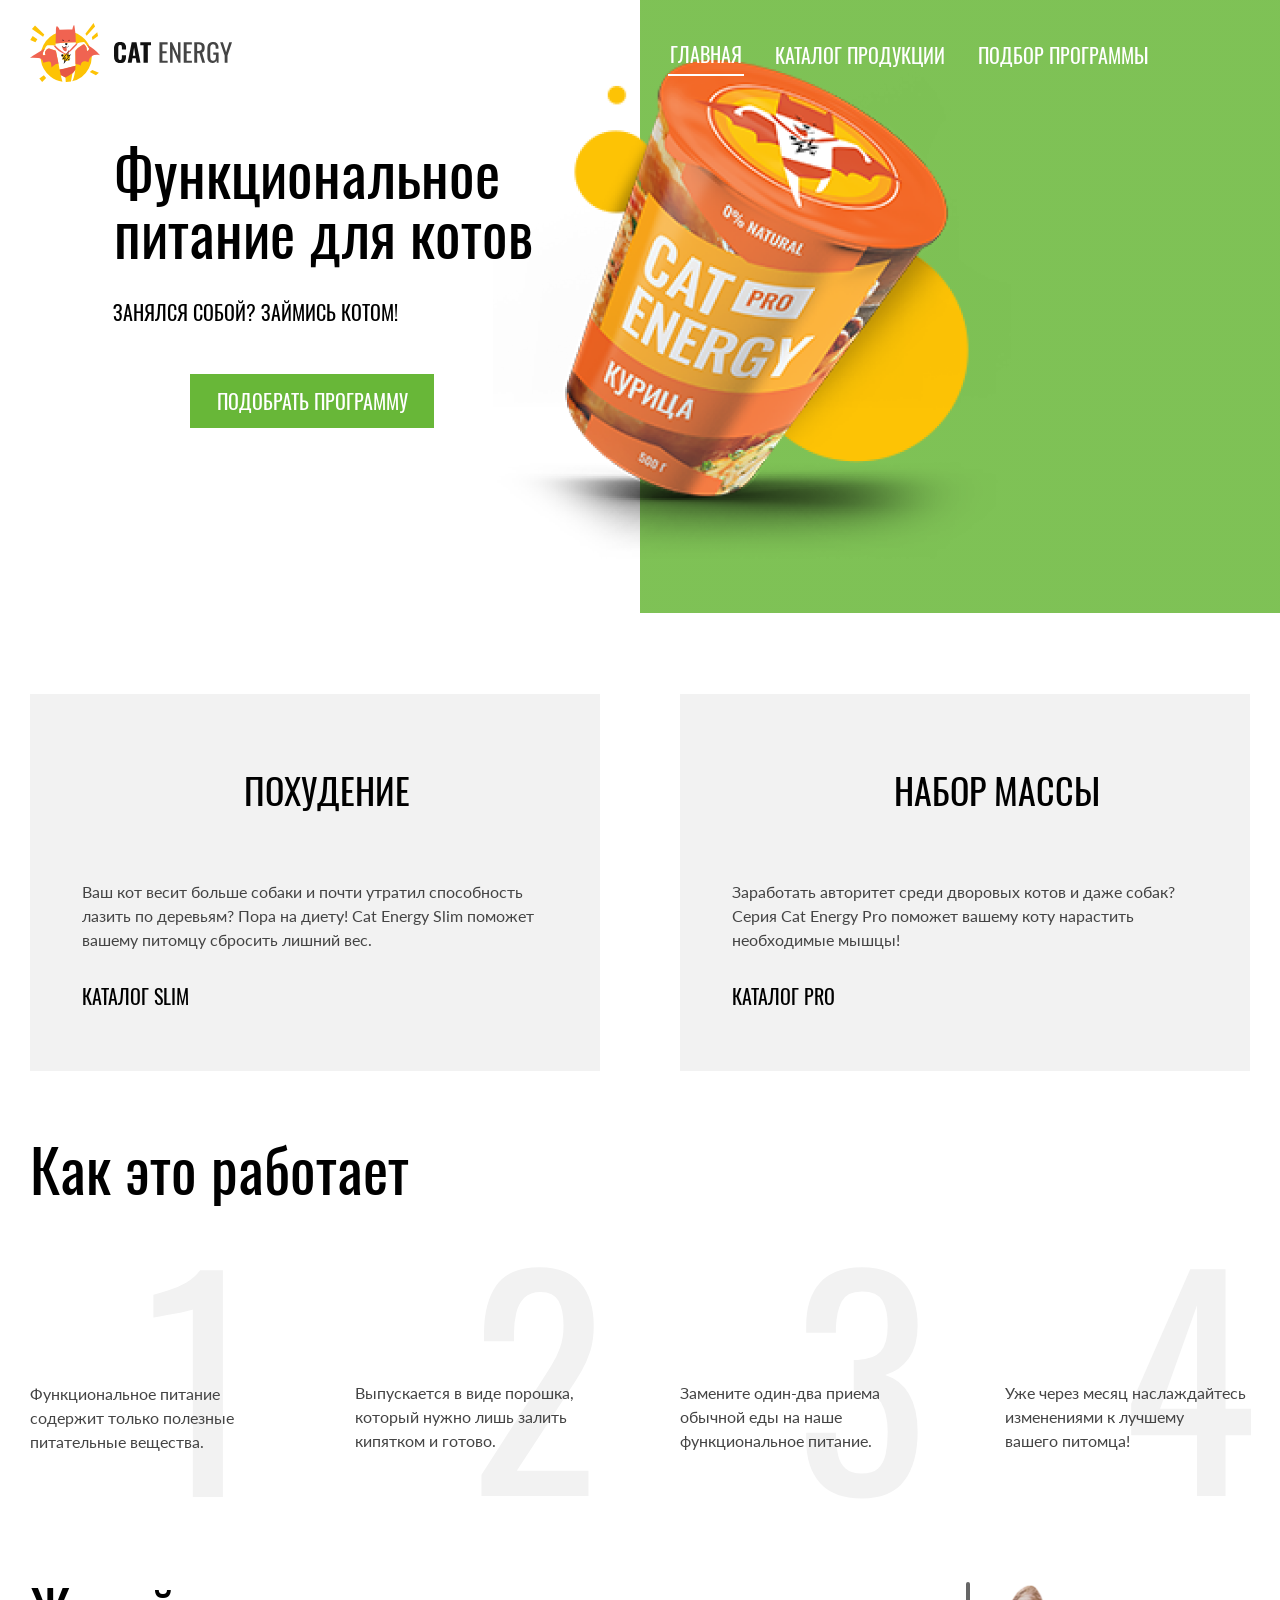
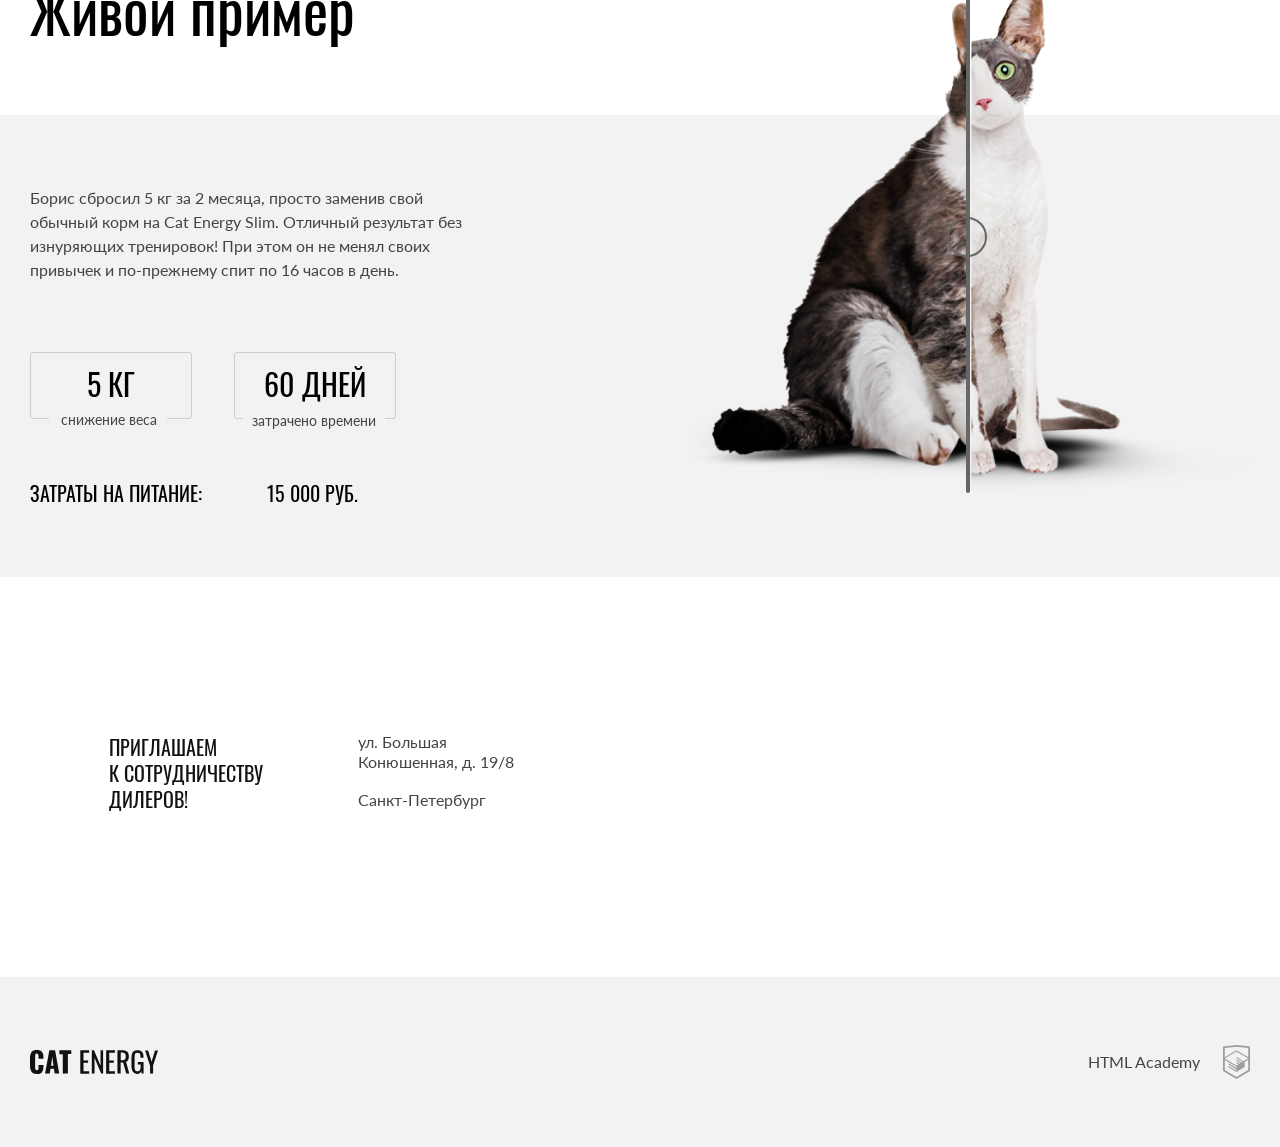
==== commit a38de743: "Deploying to gh-pages from @ htmlacademy-adaptive/2657291-cat-energy-2@3165a8bb9bf95228746e027111dd4" ====
--- a/6/index.html
+++ b/6/index.html
@@ -1 +1 @@
-<!DOCTYPE html><html class="page" lang="ru"><head><meta charset="UTF-8"><title>Сайт питания для котов Cat Energy</title><meta name="viewport" content="width=device-width,initial-scale=1"><link rel="stylesheet" href="styles/styles.css"><link rel="icon" href="favicon.ico"><link rel="icon" href="favicons/"><link rel="manifest" href="manifest.json"><script src="scripts/index.js" defer="defer"></script></head><body class="page__body"><header class="main-header"><a class="main-header__logo" href="#"><picture><source media="(min-width: 1440px)" width="202" height="59" type="image/svg+xml" srcset="images/logo-header-desktop.svg"><source media="(min-width: 768px)" width="174" height="50" type="image/svg+xml" srcset="images/logo-header-tablet.svg"><img class="main-header__logo-img" src="images/logo-mobile.svg" width="33" height="38" alt="Логотип сайта"></picture><img class="main-header__logo-text" src="images/logo-text.svg" width="101" height="18" alt="Логотип сайта"></a><nav class="navigation"><ul class="navigation__list navigation__list--close"><li class="navigation__item navigation__item--active"><a href="#">Главная</a></li><li class="navigation__item"><a href="catalog.html">каталог продукции</a></li><li class="navigation__item"><a href="#">подбор программы</a></li></ul><button class="main-header__toggle" type="button" aria-label="Открыть меню"><span></span> <span></span> <span></span></button></nav></header><main class="page__main"><h1 class="visually-hidden">Функциональное питание для котов Cat Energy</h1><section class="section promo"><h2 class="promo__title">Функциональное питание для котов</h2><p class="promo__text">Занялся собой? Займись котом!</p><a class="button" href="#">подобрать программу</a><picture><source media="(min-width: 1440px)" width="552" height="499" type="image/png" srcset="images/promo-decktop@1x.png, images/promo-decktop@2x.png 2x"><source media="(min-width: 768px)" width="709" height="609" type="image/png" srcset="images/promo-tablet@1x.png, images/promo-tablet@2x.png 2x"><img class="promo__images" src="images/promo@1x.png" srcset="images/promo@2x.png" width="280" height="270" alt="Баночка питания Cat Energu Pro курица"></picture></section><section class="section"><h2 class="visually-hidden">Выбор программы</h2><ul class="program"><li class="program__item program__item-slim"><h3 class="program__title">похудение</h3><p class="program__text">Ваш кот весит больше собаки и почти утратил способность лазить по деревьям? Пора на диету! Cat Energy Slim поможет вашему питомцу сбросить лишний вес.</p><a class="program__link" href="catalog.html">каталог slim</a></li><li class="program__item program__item-pro"><h3 class="program__title">набор массы</h3><p class="program__text">Заработать авторитет среди дворовых котов и даже собак? Серия Cat Energy Pro поможет вашему коту нарастить необходимые мышцы!</p><a class="program__link" href="catalog.html">каталог pro</a></li></ul></section><section class="section"><h2 class="section__title">Как это работает</h2><ul class="description"><li class="description__item"><p class="description__text description__text--one">Функциональное питание содержит только полезные питательные вещества.</p></li><li class="description__item"><p class="description__text description__text--two">Выпускается в виде порошка, который нужно лишь залить кипятком и готово.</p></li><li class="description__item"><p class="description__text description__text--tree">Замените один-два приема обычной еды на наше функциональное питание.</p></li><li class="description__item"><p class="description__text description__text--four">Уже через месяц наслаждайтесь изменениями к лучшему вашего питомца!</p></li></ul></section><section class="section example"><h2 class="example__title">Живой пример</h2><p class="example__text">Борис сбросил 5 кг за 2 месяца, просто заменив свой обычный корм на Cat Energy Slim. Отличный результат без изнуряющих тренировок! При этом он не менял своих привычек и по-прежнему спит по 16 часов в день.</p><dl class="example__list"><div class="example__item"><dt class="example__terms">5 кг</dt><dd class="example__description">снижение веса</dd></div><div class="example__item"><dt class="example__terms">60 дней</dt><dd class="example__description">затрачено времени</dd></div></dl><p class="example__text example__text--price">Затраты на питание: 15 000 руб.</p><div class="example__slider"><picture><source media="(min-width: 768px)" width="560" height="512" type="image/png" srcset="images/slider-tablet@1x.png, images/slider-tablet@2x.png 2x"><img class="example__img" src="images/slider@1x.png" srcset="images/slider@2x.png" width="280" height="256" alt="слайдер"></picture><button class="example__button-slider" type="button" aria-label="Слайдер"></button></div></section><section class="section contacts"><h2 class="visually-hidden">Наши контакты</h2><div class="contacts__container"><p class="contacts__text">приглашаем к сотрудничеству дилеров!</p><address class="contacts__address"><a href="#">ул. Большая Конюшенная, д. 19/8 Санкт-Петербург</a></address></div><div class="contacts__map"><picture><source media="(min-width: 1440px)" width="1440" height="400" type="image/png" srcset="images/Map-desktop@1x.png, images/Map-desktop@2x.png 2x"><source media="(min-width: 768px)" width="768" height="400" type="image/png" srcset="images/Map-tablet@1x.png, images/Map-tablet@2x.png 2x"><img class="contacts__img" src="images/map-mobile@1x.jpg" srcset="images/map-mobile@2x.jpg 2x" width="320" height="362" alt="Карта"></picture></div></section></main><footer class="main-footer"><div class="main-footer__container"><a class="main-footer__logo" href="https://htmlacademy.ru/intensive/adaptive"><img class="main-footer__logo-img" src="images/footer-logo.svg" alt="логотип Cat Energy" width="128" height="24"></a><ul class="social-list"><li class="social-list__item"><a class="social-list__link social-list__link--vk" href="#" aria-label="Вконтакте"></a></li><li class="social-list__item"><a class="social-list__link social-list__link--youtube" href="#" aria-label="Ютуб"></a></li><li class="social-list__item"><a class="social-list__link social-list__link--tg" href="#" aria-label="Телеграм"></a></li></ul><a class="main-footer__copyright" href="https://htmlacademy.ru/intensive/adaptive">HTML Academy <img class="main-footer__copyright-img" src="images/html-academy-green.svg" width="113" height="20" alt="логотип HTML Academy"></a></div></footer></body></html>+<!DOCTYPE html><html class="page" lang="ru"><head><meta charset="UTF-8"><title>Сайт питания для котов Cat Energy</title><meta name="viewport" content="width=device-width,initial-scale=1"><link rel="stylesheet" href="styles/styles.css"><link rel="icon" href="favicon.ico"><link rel="icon" href="favicons/"><link rel="manifest" href="manifest.json"><script src="scripts/index.js" defer="defer"></script></head><body class="page__body"><header class="main-header" data-test="header"><div class="main-header__container"><a class="main-header__logo" href="index.html"><picture><source media="(min-width: 1280px)" width="202" height="59" type="image/svg+xml" srcset="images/logo-header-desktop.svg"><source media="(min-width: 768px)" width="174" height="50" type="image/svg+xml" srcset="images/logo-header-tablet.svg"><img src="images/logo-mobile.svg" width="33" height="38" alt="Логотип сайта"></picture></a><a class="main-header__logo-text" href="#"><picture><source media="(min-width: 1280px)" width="118" height="21" type="image/svg+xml" srcset="images/logo-text.svg"><source media="(min-width: 768px)" width="101" height="18" type="image/svg+xml" srcset="images/logo-text.svg"><img src="images/logo-text.svg" width="101" height="18" alt="Логотип текст"></picture></a><nav class="navigation"><ul class="navigation__list navigation__list--close"><li class="navigation__item navigation__item--active navigation__item--special--active"><a href="#">Главная</a></li><li class="navigation__item navigation__item--special"><a href="catalog.html">каталог продукции</a></li><li class="navigation__item navigation__item--special"><a href="#">подбор программы</a></li></ul><button class="navigation__toggle" type="button" aria-label="Открыть меню"><span></span> <span></span> <span></span></button></nav></div></header><main class="page__main" data-test="main"><h1 class="visually-hidden">Функциональное<br>питание для котов Cat Energy</h1><section class="section promo" data-test="hero"><div class="promo__container"><div class="promo__wrapper-text"><h2 class="promo__title">Функциональное<br>питание&nbsp;для&nbsp;котов</h2><p class="promo__text">Занялся собой? Займись котом!</p></div><div class="promo__wrapper-img"><picture><source media="(min-width: 1280px)" width="552" height="499" type="image/png" srcset="images/promo-decktop@1x.png, images/promo-decktop@2x.png 2x"><source media="(min-width: 768px)" width="709" height="609" type="image/png" srcset="images/promo-tablet@1x.png, images/promo-tablet@2x.png 2x"><img class="promo__images" src="images/promo@1x.png" srcset="images/promo@2x.png" width="280" height="270" alt="Баночка питания Cat Energu Pro курица"></picture></div><a class="button button--promo" href="form.html">подобрать программу</a></div></section><section class="section" data-test="programs"><h2 class="visually-hidden">Выбор программы</h2><ul class="program"><li class="program__item program__item-slim"><h3 class="program__title">похудение</h3><p class="program__text">Ваш кот весит больше собаки и почти утратил способность лазить по деревьям? Пора на диету! Cat Energy Slim поможет вашему питомцу сбросить лишний вес.</p><a class="program__link" href="catalog.html">каталог slim</a></li><li class="program__item program__item-pro"><h3 class="program__title program__title--two">набор массы</h3><p class="program__text program__text--two">Заработать авторитет среди дворовых котов и даже собак? Серия Cat Energy Pro поможет вашему коту нарастить необходимые мышцы!</p><a class="program__link program__link--two" href="catalog.html">каталог pro</a></li></ul></section><section class="section description" data-test="features"><h2 class="description__title">Как это работает</h2><ol class="description__list"><li class="description__item description__item--one"><p class="description__text">Функциональное питание содержит только полезные питательные вещества.</p></li><li class="description__item description__item--two"><p class="description__text">Выпускается в виде порошка, который нужно лишь залить кипятком и готово.</p></li><li class="description__item description__item--tree"><p class="description__text">Замените один-два приема обычной еды на наше функциональное питание.</p></li><li class="description__item description__item--four"><p class="description__text">Уже через месяц наслаждайтесь изменениями к лучшему вашего&nbsp;питомца!</p></li></ol></section><section class="section example" data-test="proof"><div class="example__container"><h2 class="example__title">Живой пример</h2><div class="example__wrapper"><p class="example__text">Борис сбросил 5 кг за 2 месяца, просто заменив свой обычный корм на Cat Energy Slim. Отличный результат без изнуряющих тренировок! При этом он не менял своих привычек и по-прежнему спит по 16 часов в день.</p><dl class="example__list"><div class="example__item"><dt class="example__terms">5 кг</dt><dd class="example__description example__description--one">снижение веса</dd></div><div class="example__item"><dt class="example__terms">60 дней</dt><dd class="example__description example__description--two">затрачено времени</dd></div></dl><p class="example__text example__text--price">Затраты на питание: <span class="example__price">15 000 руб.</span></p></div><div class="example__slider"><div class="example__slider-left"><picture><source media="(min-width: 768px)" width="560" height="512" type="image/png" srcset="images/cat-fat-tablet@1x.png, images/cat-fat-tablet@2x.png 2x"><img class="example__img-fat" src="images/cat-fat-mobile@1x.png" srcset="images/cat-fat-mobile@2x.png 2x" width="280" height="256" alt="Толстый кот"></picture></div><div class="example__slider-right"><picture><source media="(min-width: 768px)" width="560" height="512" type="image/png" srcset="images/cat-skinny-tablet@1x.png, images/cat-skinny-tablet@2x.png 2x"><img class="example__img-skinny" src="images/cat-skinny-mobile@1x.png" srcset="images/cat-skinny-mobile@2x.png 2x" width="280" height="256" alt="Тощий кот"></picture></div><button class="example__button-slider" type="button" aria-label="Слайдер"></button></div></div></section><section class="contacts" data-test="contacts"><h2 class="visually-hidden">Наши контакты</h2><div class="contacts__container"><p class="contacts__text">приглашаем к&nbsp;сотрудничеству дилеров!</p><address class="contacts__address"><a href="#">ул. Большая Конюшенная, д.&nbsp;19/8 <span class="contacts__address-sity">Санкт-Петербург</span></a></address></div><div class="contacts__map"><iframe src="https://www.google.com/maps/embed?pb=!1m18!1m12!1m3!1d1998.6037999040354!2d30.322010416394033!3d59.938716271971415!2m3!1f0!2f0!3f0!3m2!1i1024!2i768!4f13.1!3m3!1m2!1s0x4696310fca5ba729%3A0xea9c53d4493c879f!2sBolshaya+Konyushennaya+ul.%2C+19%2C+Sankt-Peterburg%2C+Russia%2C+191186!5e0!3m2!1sen!2s!4v1441888483426" width="768" height="400" allowfullscreen title="Офис компании по адресу набережная реки Карповки, 5, литера П, Санкт-Петербург"></iframe><picture><source media="(min-width: 1280px)" width="1280" height="400" type="image/png" srcset="images/Map-desktop@1x.png, images/Map-desktop@2x.png 2x"><source media="(min-width: 768px)" width="768" height="400" type="image/png" srcset="images/Map-tablet@1x.png, images/Map-tablet@2x.png 2x"><img class="contacts__img" src="images/map-mobile@1x.jpg" srcset="images/map-mobile@2x.jpg 2x" width="320" height="362" alt="Карта"></picture></div></section></main><footer class="main-footer" data-test="footer"><div class="main-footer__container"><a class="main-footer__logo" href="https://htmlacademy.ru/intensive/adaptive"><img class="main-footer__logo-img" src="images/footer-logo.svg" alt="логотип Cat Energy" width="128" height="24"></a><ul class="social-list"><li class="social-list__item"><a class="social-list__link social-list__link--vk" href="#" aria-label="Вконтакте"></a></li><li class="social-list__item"><a class="social-list__link social-list__link--youtube" href="#" aria-label="Ютуб"></a></li><li class="social-list__item"><a class="social-list__link social-list__link--tg" href="#" aria-label="Телеграм"></a></li></ul><a class="main-footer__copyright" href="https://htmlacademy.ru/intensive/adaptive">HTML Academy <img class="main-footer__copyright-img" src="images/html-academy-green.svg" width="27" height="34" alt="логотип HTML Academy"></a></div></footer></body></html>
--- a/6/styles/styles.css
+++ b/6/styles/styles.css
@@ -1 +1 @@
-@font-face{font-family:Oswald;font-weight:400;font-style:normal;font-display:swap;src:url(fonts/oswald/oswaldregular.woff2)format("woff2")}@font-face{font-family:Oswald;font-weight:400;font-style:normal;font-display:swap;src:url(fonts/oswald/oswaldregular.woff)format("woff")}@font-face{font-family:Lato;font-weight:400;font-style:normal;font-display:swap;src:url(fonts/lato/Lato-Regular.woff2)format("woff2")}@font-face{font-family:Lato;font-weight:400;font-style:normal;font-display:swap;src:url(fonts/lato/Lato-Regular.woff)format("woff")}*,:before,:after{box-sizing:border-box}.visually-hidden{clip:rect(0 0 0 0);border:0;width:1px;height:1px;margin:-1px;padding:0;position:absolute;overflow:hidden}* a{text-decoration:none;display:block}* img{display:block}.page__body{font-family:Oswald,sans-serif;font-size:24px;font-weight:400}.button{text-align:center;vertical-align:middle;text-transform:uppercase;color:#fff;font-family:Oswald,sans-serif;font-size:16px;font-weight:400;line-height:20px}.page{height:100%}.page__body{color:#444;background-color:#fff;min-height:100%;margin:0;font-family:Lato,sans-serif;font-size:14px;line-height:18px}.main-header{justify-content:space-between;align-items:center;padding:13px 20px 14px;display:flex}.main-header__logo{flex-grow:1;align-items:center;min-width:250px;display:flex}.main-header__logo-text{margin:0 auto}@media (width>=768px){.main-header__logo-text{display:none}}.main-header__toggle{background-color:#0000;border:none;width:24px;height:24px;position:relative}@media (width>=768px){.main-header__toggle{display:none}}.main-header__toggle span{background-color:#000;width:24px;height:2px;margin-bottom:8px;display:block}.main-header__toggle--active span:nth-child(2){display:none}.main-header__toggle--active span:first-child{transform:translate(30%,300%)rotate(45deg)}.main-header__toggle--active span:nth-child(3){transform:translate(30%,-200%)rotate(-45deg)}.navigation__list{background-color:#fff;flex-direction:column;width:100%;margin:0;padding:0;list-style-type:none;display:flex;position:absolute;top:15%;left:0}@media (width>=768px){.navigation__list{flex-direction:row}}.navigation__list--close{display:none}.navigation__item{color:#000;letter-spacing:0%;text-transform:uppercase;border-top:1px solid #e6e6e6;flex-grow:1;font-family:Oswald,sans-serif;font-size:18px;font-weight:400;line-height:24px;position:relative}.navigation__item a{text-align:center;text-transform:uppercase;color:#000;padding:22px 0 24px;font-family:Oswald,sans-serif;font-size:20px;font-weight:400;line-height:20px;text-decoration:none}.section__title{text-align:center;color:#000;font-family:Oswald,sans-serif;font-size:36px;font-weight:400;line-height:40px}.section__title--additionally{text-align:center;color:#000;font-family:Oswald,sans-serif;font-size:24px;font-weight:400;line-height:24px}.promo{background-color:#68b738d9}.promo__title{text-align:center;color:#fff;font-family:Oswald,sans-serif;font-size:36px;font-weight:400;line-height:36px}.promo__text{text-transform:uppercase;color:#fff;font-family:Oswald,sans-serif;font-size:14px;font-weight:400;line-height:14px}.program__item{position:relative}.program__title{color:#fff;text-transform:uppercase;font-family:Oswald,sans-serif;font-size:24px;font-weight:400;line-height:37px}.program__text{font-family:#444;color:#444;font-size:14px;font-weight:400;line-height:18px}.program__link{text-align:center;text-transform:uppercase;color:#000;font-family:Oswald,sans-serif;font-size:16px;font-weight:400;line-height:16px}.program__link:after{content:"";background-image:url(/icons/stack.svg#arrow);background-position:50%;background-repeat:no-repeat;width:24px;height:12px;position:relative;top:-16px;left:120px}.program__icon{background-color:#68b738;border-radius:50%;width:50px;height:50px;position:relative}.program__item-slim:before{content:"";background-image:url(/icons/stack.svg#cat-sitting);background-position:50%;background-repeat:no-repeat;width:36px;height:50px;position:absolute;left:7px}.program__item-pro:before{content:"";background-image:url(/icons/stack.svg#cat-powerful);background-position:50%;background-repeat:no-repeat;width:67px;height:29px;position:absolute;top:11px;left:-7px}.description__text{color:#444;font-family:Lato,sans-serif;font-size:14px;font-weight:400;line-height:18px}.description__text.description__text:before{content:"";background-color:#68b738;width:60px;height:60px;position:relative}.description__text.description__text:after{content:"";width:30px;height:32px;position:relative;top:-65px;left:15px}.description__text.description__text--one:after{background-image:url(/icons/stack.svg#sheet);background-position:50%;background-repeat:no-repeat}.description__text.description__text--two:after{background-image:url(/icons/stack.svg#powder);background-position:50%;background-repeat:no-repeat}.description__text.description__text--tree:after{background-image:url(/icons/stack.svg#tableware);background-position:50%;background-repeat:no-repeat}.description__text.description__text--four:after{background-image:url(/icons/stack.svg#clock);background-position:50%;background-repeat:no-repeat}.example__title{text-align:center;color:#000;font-family:Oswald,sans-serif;font-size:36px;font-weight:400;line-height:40px}.example__text{color:#444;font-family:Lato,sans-serif;font-size:14px;font-weight:400;line-height:18px}.example__terms{text-align:center;color:#000;font-family:Oswald,sans-serif;font-size:24px;font-weight:400;line-height:24px}.example__description{text-align:center;vertical-align:middle;color:#444;font-family:Lato,sans-serif;font-size:12px;font-weight:400;line-height:100%}.example__text--price{text-align:center;text-transform:uppercase;color:#000;font-family:Oswald,sans-serif;font-size:14px;font-weight:400;line-height:20px}.example__button-slider{background-color:#666;border:#0000;border-radius:2px;width:4px;height:256px;padding:0;position:relative}.example__button-slider.example__button-slider:after{content:"";background-image:url(/icons/stack.svg#slider);background-position:50%;background-repeat:no-repeat;width:40px;height:40px;position:relative;left:-17px}.contacts__text{text-transform:uppercase;color:#111;font-family:Oswald,sans-serif;font-size:16px;font-weight:400;line-height:20px}.contacts__address a{color:#444;font-family:Lato,sans-serif;font-size:14px;font-weight:400;line-height:20px;list-style-type:none}.catalog-list__item-title{vertical-align:middle;text-transform:uppercase;color:#222;font-family:Oswald,sans-serif;font-size:16px;font-weight:400;line-height:20px;position:relative}.catalog-list__item-title--special{color:#111}.catalog-list__item-title--special:before{content:"";background-image:url(/icons/stack.svg#plus);background-position:50%;background-repeat:no-repeat;min-width:30px;min-height:30px;display:block}.catalog-list__descriptions{text-align:center;color:#444;font-family:Lato,sans-serif;font-size:12px;font-weight:400;line-height:16px}.button--more{color:#444}.additional-list__item-title{text-align:center;vertical-align:middle;text-transform:uppercase;color:#222;font-family:Oswald,sans-serif;font-size:16px;font-weight:400;line-height:16px}.additional-list__item-volume{text-align:center;vertical-align:middle;color:#444;font-family:Lato,sans-serif;font-size:14px;font-weight:400;line-height:14px}.additional-list__item-price{text-align:right;vertical-align:middle;color:#444;font-family:Lato,sans-serif;font-size:14px;font-weight:400;line-height:14px}.stocks__title{text-align:center;color:#000;font-family:Oswald,sans-serif;font-size:24px;font-weight:400;line-height:24px;position:relative}.stocks__title:before{content:"";background-image:url(/images/cat-bag-mobile@1x.png);background-position:50%;background-repeat:no-repeat;min-width:280px;min-height:290px;display:block}.stocks__discription{text-align:center;vertical-align:middle;color:#fff;font-family:Lato,sans-serif;font-size:16px;font-weight:400;line-height:20px}.subscribe__discription{text-align:center;color:#000;font-family:Oswald,sans-serif;font-size:16px;font-weight:400;line-height:24px}.subscribe__field{text-transform:uppercase;color:#444;font-family:Oswald,sans-serif;font-size:20px;font-weight:400;line-height:100%}.button-subscribe{font-size:20px;line-height:26px}.social-list{justify-content:center;margin-right:-24px;padding:0;list-style:none;display:flex}.social-list__item{margin-right:24px}.social-list__link{background-color:#666;min-width:28px;min-height:22px;text-decoration:none;display:block;position:relative;-webkit-mask-size:28px 22px;mask-size:28px 22px}.social-list__link:hover,.social-list__link:focus{background-color:#68b738}.social-list__link:active{opacity:.3}.social-list__link--vk{-webkit-mask-image:url(/icons/stack.svg#vk);mask-image:url(/icons/stack.svg#vk);-webkit-mask-size:28px 22px;mask-size:28px 22px;-webkit-mask-repeat:no-repeat;mask-repeat:no-repeat}.social-list__link--youtube{-webkit-mask-image:url(/icons/stack.svg#youtube);mask-image:url(/icons/stack.svg#youtube);-webkit-mask-size:28px 22px;mask-size:28px 22px;-webkit-mask-repeat:no-repeat;mask-repeat:no-repeat}.social-list__link--tg{-webkit-mask-image:url(/icons/stack.svg#telegram);mask-image:url(/icons/stack.svg#telegram);-webkit-mask-size:28px 22px;mask-size:28px 22px;-webkit-mask-repeat:no-repeat;mask-repeat:no-repeat}.main-footer__copyright{color:#444;filter:grayscale();min-width:280px;min-height:34px;font-family:Lato,sans-serif;font-size:16px;font-weight:400;line-height:20px;text-decoration:none;display:block}.main-footer__copyright:hover,.main-footer__copyright:focus{filter:none}.main-footer__copyright:active{opacity:.3}+@font-face{font-family:Oswald;font-weight:400;font-style:normal;font-display:swap;src:url(/fonts/oswald/oswaldregular.woff2)format("woff2")}@font-face{font-family:Oswald;font-weight:400;font-style:normal;font-display:swap;src:url(/fonts/oswald/oswaldregular.woff)format("woff")}@font-face{font-family:Lato;font-weight:400;font-style:normal;font-display:swap;src:url(/fonts/lato/Lato-Regular.woff2)format("woff2")}@font-face{font-family:Lato;font-weight:400;font-style:normal;font-display:swap;src:url(/fonts/lato/Lato-Regular.woff)format("woff")}*,:before,:after{box-sizing:border-box;margin:0;padding:0}.visually-hidden{clip:rect(0 0 0 0);border:0;width:1px;height:1px;margin:-1px;padding:0;position:absolute;overflow:hidden}* a{text-decoration:none;display:block}* img{display:block}.page__body{font-family:Oswald,sans-serif;font-size:24px;font-weight:400}.button{text-align:center;vertical-align:middle;text-transform:uppercase;color:#fff;background-color:#68b738;border:none;padding:10px;font-family:Oswald,sans-serif;font-size:16px;font-weight:400;line-height:20px}.page{height:100%}.page__body{color:#444;background-color:#fff;flex-direction:column;width:100%;font-family:Lato,sans-serif;font-size:14px;line-height:18px;display:flex;overflow-x:hidden}.page__main{width:100%;position:relative}.page__container-catalog{width:100%}@media (width>=1280px){.page__container-catalog{max-width:1440px;margin:0 auto}}.main-header{z-index:10;min-width:320px;position:relative}.main-header--catalog:after{content:"";background-color:#d9d9d9;width:100%;height:1px;display:block;position:relative;bottom:0}@media (width>=768px){.main-header--catalog:after{display:none}}.main-header__container{grid-template-columns:min-content 1fr min-content;justify-content:space-between;align-items:center;margin:0 auto;padding:13px 20px 14px;display:grid;position:relative}@media (width>=768px){.main-header__container{grid-template-columns:1fr minmax(436px,710px);padding:22px 30px 0}}@media (width>=1440px){.main-header__container{max-width:1280px;padding:54px 30px 50px}}.main-header__logo{cursor:pointer;min-width:33px;margin:1px 10px 0 0}.main-header__logo:hover{opacity:.8}.main-header__logo:active{opacity:.5}@media (width>=768px){.main-header__logo{width:174px;margin-right:90px}}@media (width>=1440px){.main-header__logo{width:202px;margin-right:408px;padding:0}}.main-header__logo-text{justify-self:center;margin:0 auto;padding:2px 0 0;transform:translate(-9px)}@media (width>=768px){.main-header__logo-text{display:none}}@media (width>=1280px){.navigation{width:710px}}.navigation__list{z-index:3;background-color:#fff;flex-direction:column;align-items:center;width:100%;margin:0;padding:0;list-style-type:none;display:flex;position:absolute;top:63px;left:0;right:0}@media (width>=768px){.navigation__list{z-index:0;background-color:#fff;flex-flow:wrap;justify-content:flex-start;align-items:center;min-width:436px;padding:7px 0 0;position:relative;top:0}}@media (width>=1280px){.navigation__list{background-color:#0000;flex-wrap:wrap;justify-content:center;width:95%;margin:5px 0 0 32px;padding:0}}.navigation__list--close{display:none}@media (width>=768px){.navigation__list--close{display:flex}}.navigation__item{color:#000;text-transform:uppercase;border-top:1px solid #e6e6e6;font-family:Oswald,sans-serif;font-size:18px;font-weight:400;line-height:24px;position:relative}@media (width>=768px){.navigation__item{border:none;width:-moz-fit-content;width:fit-content;margin-right:30px;padding:10px 2px}}@media (width>=1280px){.navigation__item{margin-right:29px}}.navigation__item:last-child{margin-right:0}@media (width>=768px){.navigation__item--active{border-bottom:2px solid #68b738}}@media (width>=1280px){.navigation__item--active{border-bottom:2px solid #68b738}}.navigation__item a{text-align:center;text-transform:uppercase;color:#000;width:100vw;padding:22px 0 23px 13px;font-family:Oswald,sans-serif;font-size:20px;font-weight:400;line-height:20px;text-decoration:none}.navigation__item a:hover{opacity:.65}.navigation__item a:active{opacity:.3}@media (width>=768px){.navigation__item a{text-align:center;color:#000;width:-moz-fit-content;width:fit-content;padding:0;font-size:18px;line-height:24px;display:block}}@media (width>=1280px){.navigation__item a{width:-moz-fit-content;width:fit-content;font-size:20px;line-height:100%}.navigation__item--special a{color:#fff}.navigation__item--special--active{border-bottom:2px solid #fff}.navigation__item--special--active a{color:#fff}}.navigation__toggle{background-color:#0000;border:none;width:24px;height:24px;margin:0;padding:0;position:relative}@media (width>=768px){.navigation__toggle{margin:0;display:none}}.navigation__toggle span{background-color:#000;width:24px;height:2px;margin-bottom:6px;display:block}.navigation__toggle span:first-child{margin-top:4px}.navigation__toggle--active span:nth-child(2){display:none}.navigation__toggle--active span:first-child{transform:translate(30%,300%)rotate(45deg)}.navigation__toggle--active span:nth-child(3){transform:translate(30%,-200%)rotate(-45deg)}.section{min-width:320px}.section__title{text-align:center;color:#000;font-family:Oswald,sans-serif;font-size:36px;font-weight:400;line-height:40px}.section--additional{padding:0 20px;position:relative}@media (width>=768px){.section--additional{padding:0 30px}}@media (width>=1280px){.section--additional{grid-template-rows:min-content 1fr;grid-template-columns:1fr auto;column-gap:65px;padding:0 30px;display:grid}}.section__title--additionally{text-align:left;color:#000;background-color:#fff;width:-moz-fit-content;width:fit-content;margin:0;padding:23px 20px 36px 0;font-family:Oswald,sans-serif;font-size:24px;font-weight:400;line-height:24px;box-shadow:21px 0 #fff,-40px 0 #fff}.section__title--additionally:before{content:"";z-index:-1;background-color:#68b738;width:100vw;height:2px;position:absolute;top:34px;right:100%;box-shadow:100vw 0 #68b738}@media (width>=1280px){.section__title--additionally:before{top:39px}}@media (width>=768px){.section__title--additionally{border:none;padding:23px 20px 78px 40px;font-size:32px;line-height:32px;box-shadow:21px 0 #fff,0 0 #fff}}@media (width>=1280px){.section__title--additionally{grid-area:1/1/2/-1;margin:0 0 0 40px;padding:22px 20px 78px 40px;font-size:40px;line-height:40px}}.promo{flex-direction:column;width:100%;margin:0 auto;display:flex;position:relative}@media (width>=768px){.promo{padding:0 30px}}@media (width>=1280px){.promo{grid-template-columns:1fr 1fr;width:100%;padding:0 0 320px;display:grid}.promo:before{content:"";background-image:linear-gradient(90deg,#68b738d9,#68b738d9),url(/images/promo-background-desktop@1x.png);background-position:100%,100%;background-repeat:no-repeat,no-repeat;background-size:cover,cover;width:50vw;height:calc(90px + 100%);display:grid;position:absolute;top:-171px;left:50%}}.promo__container{width:100%}@media (width>=1280px){.promo__container{grid-column:1/-1;grid-template-rows:1fr;grid-template-columns:1fr 1fr;max-width:1440px;margin:0 auto;display:grid}}.promo__wrapper-img{position:absolute;top:167px;left:50%;transform:translate(-50%)}@media (width>=768px){.promo__wrapper-img{position:relative;top:0;left:0;transform:none}}.promo__images{object-fit:contain;min-width:280px;min-height:270px;display:block}@media (width>=1280px){.promo__images{grid-area:1/2/-1/4;position:absolute;top:-22px;left:-164px}}.promo__wrapper-text{background-image:linear-gradient(#68b738d9,#68b738d9),url(/images/promo-background@1x.png);background-position:50%;background-size:cover;width:100%;margin:0 auto;padding-bottom:50px;position:relative}@media (width>=768px){.promo__wrapper-text{background:#fff;padding:0}}@media (width>=1280px){.promo__wrapper-text{background:#fff;grid-area:1/1/2/2;justify-content:end;width:80%;padding:0 43px 0 25px;display:grid}}.promo__title{text-align:center;color:#fff;z-index:2;letter-spacing:0;margin:0;padding:27px 0 25px;font-family:Oswald,sans-serif;font-size:36px;font-weight:400;line-height:36px;position:relative}@media (width>=768px){.promo__title{color:#000;text-align:left;margin:65px 89px 0;padding:0;font-size:60px;line-height:60px}}@media (width>=1280px){.promo__title{grid-area:1/1/2/2;margin:60px 0 0 76px;padding:0;font-size:60px;line-height:60px}}.promo__text{text-transform:uppercase;text-align:center;color:#fff;z-index:2;margin:0 0 0 -1px;padding:0 0 114px;font-family:Oswald,sans-serif;font-size:14px;font-weight:400;line-height:14px;position:relative}@media (width>=768px){.promo__text{color:#000;text-align:left;margin:40px 90px 0;padding:0 0 20px;font-size:20px;line-height:20px}}@media (width>=1280px){.promo__text{color:#000;text-align:left;margin:40px 0 32px 75px;padding:0 0 20px;font-size:20px;line-height:20px}}.button--promo{margin:138px 20px 0}.button--promo:hover{background-color:#5eaa2f}.button--promo:active{color:#ffffff4d;background-color:#5eaa2f}@media (width>=768px){.button--promo{width:242px;margin:0;padding:14px 25px 14px 26px;font-size:20px;line-height:26px;position:absolute;top:295px;left:120px}}@media (width>=1280px){.button--promo{grid-area:1/1/2/2;width:244px;height:-moz-fit-content;height:fit-content;margin:0;padding:14px 25px;font-size:20px;line-height:26px;display:block;position:relative;top:292px;left:190px}}.program{margin:0 auto;padding:0 20px;list-style-type:none}@media (width>=768px){.program{grid-template-rows:1fr 1fr;row-gap:30px;max-width:768px;padding:0 30px;display:grid}}@media (width>=1280px){.program{grid-template-rows:1fr;grid-template-columns:auto auto;column-gap:80px;max-width:1280px;padding:0 30px;display:grid}}.program__item{background-color:#f2f2f2;grid-template-rows:53px 1fr auto;grid-template-columns:60px 1fr;gap:5px;margin:20px 0;padding:20px 19px 10px;display:grid;position:relative}@media (width>=768px){.program__item{grid-template-rows:65px auto auto auto;grid-template-columns:37px 1fr 300px;gap:15px;margin:-2px 0 0;padding:0;display:grid}}@media (width>=1280px){.program__item{grid-template-rows:1fr auto auto;grid-template-columns:1fr 1fr 1fr;margin:0;padding:40px 50px 55px;display:grid}}.program__title{color:#000;text-transform:uppercase;text-align:left;grid-area:1/2/2/-1;align-self:center;margin:4px 0 0 5px;font-family:Oswald,sans-serif;font-size:24px;font-weight:400;line-height:37px}@media (width>=768px){.program__title{grid-area:2/2/3/3;align-self:end;margin:0;font-size:36px;line-height:36px}}@media (width>=1280px){.program__title{grid-area:1/2/2/-1;align-self:center;padding:38px 2px 0;font-size:36px;line-height:36px;display:grid}}.program__title--two{align-self:start;margin:9px 0 0 6px}@media (width>=768px){.program__title--two{margin:0}}@media (width>=1280px){.program__title--two{padding:38px 0 0 2px}}.program__text{font-family:#444;color:#444;text-align:left;grid-area:2/1/3/-1;margin:0;padding:19px 0 0;font-size:14px;font-weight:400;line-height:18px}@media (width>=768px){.program__text{grid-area:3/2/4/3;align-self:center;margin-right:3%;padding:8px 0 0;font-size:16px;line-height:24px}}@media (width>=1280px){.program__text{grid-area:2/1/3/-1;align-self:start;margin:0;padding:57px 2px 0;font-size:16px;line-height:24px;display:grid}}.program__text--two{padding:18px 2px 0}@media (width>=768px){.program__text--two{align-self:start;margin:0;padding:6px 0 0}}@media (width>=1280px){.program__text--two{margin:0;padding:0 10px 0 2px}}.program__link{text-align:left;text-transform:uppercase;color:#000;grid-area:3/1/-1/-1;margin-top:37px;font-family:Oswald,sans-serif;font-size:16px;font-weight:400;line-height:16px}.program__link:active{opacity:.3}@media (width>=768px){.program__link{grid-area:4/2/-1/3;margin-top:0;padding:43px 0 53px;font-size:20px;line-height:100%}}@media (width>=1280px){.program__link{grid-area:3/1/-1/-1;align-self:center;padding:19px 2px 0;font-size:20px;line-height:100%;display:grid}}.program__link:after{content:"";background-image:url(/icons/stack.svg#arrow);background-position:50%;background-repeat:no-repeat;width:32px;height:12px;display:block;position:relative;top:-15px;left:102px}@media (width>=768px){.program__link:after{width:32px;height:10px;left:133px}}.program__link--two:after{top:-13px;left:98px}@media (width>=768px){.program__link--two:after{top:-15px;left:129px}}.program__item-slim{background-image:url(/icons/stack.svg#cat-sitting);background-position:20px 23px;background-repeat:no-repeat;background-size:50px 53px}@media (width>=768px){.program__item-slim{background-position:right 12% top 50%;background-size:200px 211px}}@media (width>=1280px){.program__item-slim{background-position:52px 42px;background-size:100px 106px;margin:0}}.program__item-pro{background-image:url(/icons/stack.svg#cat-powerful);background-position:13px 23px;background-repeat:no-repeat;background-size:67px 50px}@media (width>=768px){.program__item-pro{background-position:right 6% top 53%;background-size:268px 200px}}@media (width>=1280px){.program__item-pro{background-position:35px 47px;background-size:134px 100px;margin:0}}.description{min-width:320px;margin:0 auto;padding:0 20px}@media (width>=768px){.description{max-width:768px;padding:0 30px 60px}}@media (width>=1280px){.description{max-width:1280px;padding:0 30px 100px}}.description__list{grid-template-rows:auto;gap:20px;margin:42px 0 0;padding:0 0 45px;list-style-type:none;display:grid}@media (width>=768px){.description__list{counter-reset:section;grid-template-columns:245px 245px;gap:135px 138px;margin:0 auto;list-style-type:none;display:grid}}@media (width>=1280px){.description__list{flex-wrap:wrap;gap:20px 0;min-width:1280px;padding:0;display:flex}}.description__item{grid-template-rows:1fr;grid-template-columns:60px 1fr;gap:20px;display:grid;position:relative}@media (width>=768px){.description__item{counter-increment:section;grid-template-rows:auto 1fr;grid-template-columns:245px;gap:31px 0;margin:0}}@media (width>=1280px){.description__item{flex-direction:column;max-width:245px;padding:0;display:flex}}.description__item:before{content:"";grid-area:1/1/2/2;width:60px;height:60px;position:relative;top:-3px;left:0}@media (width>=768px){.description__item:before{content:counter flag;grid-area:1/1/2/2;width:80px;height:80px;display:block;position:relative;top:0;left:0}}@media (width>=1280px){.description__item:before{grid-area:1/1/2/2;top:0;left:0}}.description__item--one{margin:0}.description__item--one:before{background-image:url(/icons/stack.svg#sheet);background-position:50%;background-repeat:no-repeat}@media (width>=768px){.description__item--one{margin:0}}@media (width>=1280px){.description__item--one{min-width:230px;margin:0 80px 0 0}}.description__item--two{margin:0}.description__item--two:before{background-image:url(/icons/stack.svg#powder);background-position:50%;background-repeat:no-repeat}@media (width>=768px){.description__item--two{margin:0}}@media (width>=1280px){.description__item--two{margin:-1px 80px 0 0}}.description__item--tree{margin:0}.description__item--tree:before{background-image:url(/icons/stack.svg#tableware);background-position:50%;background-repeat:no-repeat}@media (width>=768px){.description__item--tree{margin:0}}@media (width>=1280px){.description__item--tree{margin:-1px 80px 0 0}}.description__item--four{margin:0}.description__item--four:before{background-image:url(/icons/stack.svg#clock);background-position:50%;background-repeat:no-repeat;margin-right:0}@media (width>=768px){.description__item--four{margin:0}}@media (width>=1280px){.description__item--four{margin:-1px 0 0}}@media (width>=768px){.description__item:after{z-index:-1;content:counter(section)"";color:#f2f2f2;font-family:Oswald,sans-serif;font-size:280px;line-height:280px;position:absolute;top:-37px;left:115px}}@media (width>=1280px){.description__item:after{top:-40px;left:115px}}.description__title{text-align:left;color:#000;margin:0;padding:0;font-family:Oswald,sans-serif;font-size:36px;font-weight:400;line-height:40px}@media (width>=768px){.description__title{margin:41px 0 72px;padding:0;font-size:60px;line-height:60px}}@media (width>=1280px){.description__title{margin:41px 0 40px;padding:26px 0 33px}}.description__text{color:#444;grid-column:2/-1;margin:0;padding:0;font-family:Lato,sans-serif;font-size:14px;font-weight:400;line-height:18px;position:relative}@media (width>=768px){.description__text{grid-area:2/1/3/-1;padding:0;font-size:16px;line-height:24px}}@media (width>=1280px){.description__text{grid-column:1/-1;padding:0}}.example{background-color:#eaeaea;width:100%;display:grid;position:relative}@media (width>=768px){.example{background-color:#fff}}@media (width>=1280px){.example{background-color:#fff;padding-bottom:0}}.example__container{grid-template-rows:auto 1fr 1fr;row-gap:20px;margin:0 auto;display:grid;position:relative}@media (width>=768px){.example__container{background-color:#fff;background-image:linear-gradient(#fff 57%,#f2f2f2 115px 611px);background-size:cover;border-top:1px solid #e6e6e6;grid-template-rows:auto auto 1fr;grid-template-columns:1fr 1fr 3fr;column-gap:10px}}@media (width>=1280px){.example__container{border:none;grid-template-rows:auto 1fr;grid-template-columns:1fr 1220px 1fr;column-gap:10px;width:100%;padding:0;display:grid}}.example__wrapper{z-index:3;grid-area:2/1/3/-1;grid-template-rows:1fr auto auto;grid-template-columns:1fr;height:-moz-fit-content;height:fit-content;display:grid}@media (width>=768px){.example__wrapper{grid-template-rows:1fr 1fr;grid-template-columns:1fr 1fr 1fr 1fr;display:grid}}@media (width>=1280px){.example__wrapper{z-index:1;background-image:linear-gradient(#f2f2f2 82px 82px,#f2f2f2 511px);background-size:cover;grid-area:2/1/3/-1;grid-template-rows:auto auto auto;grid-template-columns:1fr 1220px 1fr;display:grid}}.example__title{text-align:left;color:#000;z-index:3;margin:0;padding:25px 0 21px 20px;font-family:Oswald,sans-serif;font-size:36px;font-weight:400;line-height:40px}@media (width>=768px){.example__title{grid-area:1/1/2/-1;padding:44px 0 22px 30px;font-size:60px;line-height:60px}}@media (width>=1280px){.example__title{border:none;grid-area:1/2/2/3;max-width:450px;padding:25px 0 56px}}.example__text{color:#444;margin:0 auto 19px;padding:0 20px;font-family:Lato,sans-serif;font-size:14px;font-weight:400;line-height:18px}@media (width>=768px){.example__text{grid-area:1/1/2/-1;margin:0;padding:17px 15px 56px 30px;font-size:16px;line-height:24px}}@media (width>=1280px){.example__text{grid-area:1/2/2/3;max-width:450px;margin:20px 0;padding:51px 17px 50px 0}}.example__list{text-align:center;grid-template-columns:1fr 1fr;justify-self:center;column-gap:32px;margin:0;font-family:Oswald,sans-serif;font-size:24px;font-weight:400;line-height:24px;display:grid;position:relative}@media (width>=768px){.example__list{grid-area:2/1/3/3;grid-template-columns:162px 162px;column-gap:44px;margin:0 0 0 43px;display:grid}}@media (width>=1280px){.example__list{grid-area:2/2/3/3;justify-self:left;column-gap:42px;margin:0}}.example__item{grid-template-rows:87px;width:100%;height:-moz-fit-content;height:fit-content;display:grid;position:relative}.example__terms{text-transform:uppercase;text-align:center;color:#000;border:1px solid #cdcdcd;border-radius:3px;height:-moz-fit-content;height:fit-content;padding:14px 20px 16px;font-family:Oswald,sans-serif;font-size:24px;font-weight:400;line-height:24px}@media (width>=768px){.example__terms{font-size:30px;line-height:37px}}@media (width>=1280px){.example__terms{padding:12px 20px 16px}}.example__description{text-align:center;vertical-align:middle;color:#444;background-color:#eaeaea;width:min-content;height:-moz-fit-content;height:fit-content;margin:0 auto;padding:9px 10px 20px 12px;font-family:Lato,sans-serif;font-size:12px;font-weight:400;line-height:100%;position:absolute;top:39px;left:20px}@media (width>=768px){.example__description{background-color:#fff;width:-moz-fit-content;width:fit-content;font-size:14px;line-height:14px;top:53px;left:20px}}@media (width>=1280px){.example__description{background-color:#f2f2f2;top:52px;left:19px}}.example__description--two{padding:9px 10px 10px;left:23px}@media (width>=768px){.example__description--two{width:142px;padding:10px 0;left:10px}}@media (width>=1280px){.example__description--two{top:52px;left:9px}}.example__text--price{text-align:center;text-transform:uppercase;color:#000;grid-area:3/1/4/-1;margin:3px 0 0;font-family:Oswald,sans-serif;font-size:14px;font-weight:400;line-height:20px}@media (width>=768px){.example__text--price{text-align:right;grid-area:2/3/3/-1;margin:0;padding:7px 31px 0 174px;font-size:20px;line-height:28px}}@media (width>=1280px){.example__text--price{grid-area:3/2/-1/3;justify-content:left;margin:0;padding:40px 10px 70px 0;display:flex}}.example__price{margin:0}@media (width>=1280px){.example__price{margin-left:65px}}.example__button-slider{background-color:#666;border:#0000;border-radius:2px;width:4px;height:100%;padding:0;position:absolute;top:-20px;left:49%}@media (width>=768px){.example__button-slider{background-color:#666;border:#0000;border-radius:2px;width:4px;height:100%;padding:0;position:absolute;top:2%;left:49.5%}}@media (width>=1280px){.example__button-slider{background-color:#666;border:#0000;border-radius:2px;width:4px;height:82%;padding:0;position:absolute;top:12px;left:48%}}.example__button-slider:after{content:"";background-color:#666;width:40px;height:40px;display:block;position:relative;top:-20px;left:-19px;-webkit-mask-image:url(/icons/stack.svg#stack-vector);mask-image:url(/icons/stack.svg#stack-vector);-webkit-mask-position:50%;mask-position:50%;-webkit-mask-size:28px;mask-size:28px;-webkit-mask-repeat:no-repeat;mask-repeat:no-repeat}.example__button-slider:before{content:"";border:2px solid #666;border-radius:20px;width:40px;height:40px;display:block;position:relative;top:20px;left:-19px}.example__button-slider:hover{filter:invert(47%)sepia(85%)saturate(1337%)hue-rotate(87deg)brightness(97%)contrast(93%);background-color:#68b738}.example__button-slider:active{opacity:.6;background-color:#5eaa2f}.example__slider{min-width:280px;min-height:256px;margin:-9px auto 20px;padding-bottom:31px;position:relative}@media (width>=768px){.example__slider{grid-area:3/1/-1/-1;min-width:560px;min-height:512px;margin:0 auto 106px;padding-bottom:102px}}@media (width>=1280px){.example__slider{z-index:2;grid-area:1/2/-1/-2;max-width:50%;margin:0 auto;padding-bottom:86px;top:16px;left:337px}}.example__slider-left{-webkit-clip-path:border-box;clip-path:border-box;background-color:#0000;width:50%;height:auto;position:absolute;top:-20px;left:0}@media (width>=768px){.example__slider-left{-webkit-clip-path:border-box;clip-path:border-box;background-color:#0000;width:50%;height:auto;position:absolute;top:2%;left:0}}@media (width>=1280px){.example__slider-left{-webkit-clip-path:border-box;clip-path:border-box;background-color:#0000;width:50%;height:auto;position:absolute;left:-7px}}.example__img-fat{object-fit:cover}.example__slider-right{-webkit-clip-path:border-box;clip-path:border-box;background-color:#0000;width:50%;height:auto;position:absolute;top:-20px;right:0}@media (width>=768px){.example__slider-right{-webkit-clip-path:border-box;clip-path:border-box;background-color:#0000;width:50%;height:auto;position:absolute;top:2%;right:0}}@media (width>=1280px){.example__slider-right{-webkit-clip-path:border-box;clip-path:border-box;background-color:#0000;width:50%;height:auto;position:absolute;right:1%}}.example__img-skinny{object-fit:cover;position:relative;right:100%}.contacts{background-color:#fff;grid-template-rows:auto 1fr;min-width:320px;display:grid;position:relative}@media (width>=1280px){.contacts{grid-template-rows:95px max-content 106px;grid-template-columns:1fr 1220px 1fr}}.contacts__container{background-color:#f2f2f2;grid-row:1/2;grid-template-columns:1fr 1fr;padding:26px 20px;display:grid;position:relative}@media (width>=768px){.contacts__container{background-color:#fff;column-gap:250px;padding:61px 30px 66px}}@media (width>=1280px){.contacts__container{z-index:2;background-color:#fff;grid-area:2/2/3/3;grid-template-columns:1fr 1fr;column-gap:15px;max-width:565px;margin:0 auto 0 0;padding:60px 30px 10px 70px;display:grid;position:relative;top:0;left:0}}.contacts__container-catalog{background-color:#f2f2f2;grid-row:1/2;grid-template-columns:1fr 1fr;padding:26px 20px;display:grid;position:relative}@media (width>=768px){.contacts__container-catalog{background-color:#f2f2f2;column-gap:250px;padding:61px 30px 66px}}.contacts__text{text-transform:uppercase;text-align:left;color:#111;margin:0;padding:0 10px 0 0;font-family:Oswald,sans-serif;font-size:16px;font-weight:400;line-height:20px}@media (width>=768px){.contacts__text{padding:5px 10px 0 40px;font-size:20px;line-height:26px}}@media (width>=1280px){.contacts__text{padding:2px 10px 0 9px}}.contacts__address a{color:#444;padding:0;font-family:Lato,sans-serif;font-size:14px;font-style:normal;font-weight:400;line-height:20px;list-style-type:none}@media (width>=768px){.contacts__address a{text-align:right;padding:4px 40px 0 0;font-size:16px;line-height:20px}}@media (width>=1280px){.contacts__address a{text-align:left;padding:0 50px 0 18px;display:inline-block}}@media (width>=768px){.contacts__address-sity{margin-top:18px;display:inline-block}}@media (width>=1280px){.contacts__address-sity{padding:0;display:inline-block}}.contacts__map{grid-row:2/3;width:100%;min-height:362px;position:relative}@media (width>=768px){.contacts__map{min-height:400px}}@media (width>=1280px){.contacts__map{grid-area:1/1/-1/-1;position:relative}}.contacts__img{object-fit:cover;z-index:-1;width:100%;min-height:362px;position:absolute;top:0;left:0}.contacts iframe{z-index:1;border:none;width:100%;height:100%;position:absolute;top:0;left:0}.catalog{width:100%;min-width:320px}@media (width>=768px){.catalog{min-width:768px;padding-bottom:49px}}@media (width>=1280px){.catalog{padding:0 30px 49px}}.catalog__title{letter-spacing:0%;margin:20px 0 40px;padding:8px 20px 0;font-family:Oswald,sans-serif;font-size:36px;font-weight:400;line-height:36px}@media (width>=768px){.catalog__title{margin:65px 0 83px;padding:0 30px;font-size:60px;line-height:60px}}@media (width>=1280px){.catalog__title{margin:23px 69px 84px 50px}}.catalog__list{border-bottom:1px solid #ebebeb;flex-direction:column;align-items:center;width:100%;margin:0 auto;padding:0 20px;list-style-type:none;display:flex}@media (width>=768px){.catalog__list{border-bottom:none;grid-template-columns:324px 324px;justify-content:center;align-items:start;gap:60px;padding:0 30px;display:grid}}@media (width>=1280px){.catalog__list{grid-template-columns:repeat(4,1fr);justify-content:center;gap:63px 80px;margin:0;padding:0 110px;display:grid}}.catalog-item{border-top:1px solid #ebebeb;grid-template-rows:1fr min-content;grid-template-columns:1fr 1fr;row-gap:16px;width:100%;padding:20px 0 25px;display:grid}@media (width>=768px){.catalog-item{background-color:#f2f2f2;background-image:linear-gradient(#fff 82px,#f2f2f2 82px 511px);border-top:none;flex-direction:column;flex-grow:1;align-items:center;gap:0;min-width:324px;padding:10px 37px 40px;display:flex}}@media (width>=1280px){.catalog-item{background-color:#f2f2f2;flex-direction:column;min-width:245px;padding:11px 38px 40px;display:flex}}.catalog-item__text-wrapper{grid-area:1/2/2/3;grid-template-rows:1fr 1fr;grid-template-columns:1fr 1fr;display:grid}@media (width>=768px){.catalog-item__text-wrapper{grid-template-rows:auto auto;width:100%;margin:22px 0 32px}}@media (width>=1280px){.catalog-item__text-wrapper{margin:13px 0 32px}}.catalog-item__img-wrapper{grid-area:1/1/2/2;align-content:center;justify-self:center}@media (width>=768px){.catalog-item__img-wrapper{order:-1}}.catalog-item__title{text-transform:uppercase;color:#222;grid-column:1/-1;margin:0;padding:0 45px 0 0;font-family:Oswald,sans-serif;font-size:16px;font-weight:400;line-height:20px;position:relative}@media (width>=768px){.catalog-item__title{text-align:center;margin-bottom:19px;padding:0 50px;font-size:20px;line-height:24px}}@media (width>=1280px){.catalog-item__title{margin-bottom:18px;padding:0 10px 5px}}.catalog-item__description-list{text-align:center;color:#444;grid-column:1/-1;grid-template-rows:repeat(3,min-content);grid-template-columns:1fr;justify-self:start;width:100%;margin:0;font-family:Lato,sans-serif;font-size:12px;font-weight:400;line-height:16px;display:grid}.catalog-item__description-wrapper{justify-content:space-between;margin:0;padding:0;display:flex}@media (width>=768px){.catalog-item__description-wrapper{border-bottom:1px solid #cdcdcd;justify-content:space-between;display:flex}.catalog-item__description-wrapper:first-child{padding-bottom:5px}.catalog-item__description-wrapper:nth-child(2){padding:7px 0 4px}.catalog-item__description-wrapper:nth-child(3){padding:7px 0 5px}}@media (width>=1280px){.catalog-item__description-wrapper:first-child{padding-bottom:5px}.catalog-item__description-wrapper:nth-child(2){padding:7px 0 6px}.catalog-item__description-wrapper:nth-child(3){padding:5px 0 9px}}.catalog-item__term{justify-self:start;position:relative}@media (width>=768px){.catalog-item__term{font-size:16px;line-height:20px}}.catalog-item__description{justify-self:end}@media (width>=768px){.catalog-item__description{font-size:16px;line-height:20px}}.button--order{grid-area:2/1/3/-1;width:100%}.button--order:hover{background-color:#5eaa2f}.button--order:active{color:#ffffff4d}.catalog-item--special{flex-direction:column;align-items:center;row-gap:0;display:flex;position:relative}@media (width>=768px){.catalog-item--special{background:linear-gradient(#fff,#fff);border:1px solid #f2f2f2;align-self:flex-end;min-height:429px}}.button--more{color:#444;background-color:#f2f2f2;width:280px;margin:0 auto;padding:11px 94px 10px 93px;display:block}.button--more:hover,.button--more:focus{background-color:#ebebeb}@media (width>=768px){.button--more{width:100%;min-width:250px;margin-top:auto;padding:11px 65px 10px}}@media (width>=1280px){.button--more{min-width:0;padding:11px 30px 10px}}.catalog-item__title--special{color:#111;margin:0;padding:0 0 8px}@media (width>=768px){.catalog-item__title--special{padding:0 45px 23px}}@media (width>=1280px){.catalog-item__title--special{padding:0 10px 23px}}.catalog-item__title--special:before{content:"";background-image:url(/icons/stack.svg#plus);background-position:50%;background-repeat:no-repeat;background-size:30px;width:30px;height:30px;margin:0 auto 27px;display:block;position:relative}@media (width>=768px){.catalog-item__title--special:before{background-size:60px;width:60px;height:60px;margin:0 0 84px;top:36px;left:31%}}@media (width>=1280px){.catalog-item__title--special:before{margin:0 0 76px;top:36px;left:45px}}.catalog-item__text{letter-spacing:0%;text-align:center;margin:0;padding:0 0 20px;font-family:Lato,sans-serif;font-size:12px;font-weight:400;line-height:16px}@media (width>=768px){.catalog-item__text{text-align:center;padding:1px 25px 0;font-size:16px;line-height:18px}}@media (width>=1280px){.catalog-item__text{padding:2px 0}}.additional-list{row-gap:6px;min-width:280px;margin:0 auto;padding:0;list-style-type:none;display:grid}@media (width>=768px){.additional-list{border:1px solid #cdcdcd;grid-template-rows:auto;width:100%;min-width:708px;display:grid}}@media (width>=1280px){.additional-list{border:none;grid-column:1/2;grid-template-rows:repeat(4,auto);grid-template-columns:1fr;gap:0;padding:0 0 0 81px;display:grid}}.additional-list__item{border-top:2px solid #cdcdcd;grid-template-rows:min-content min-content 1fr;row-gap:13px;padding:12px 0 13px;display:grid;position:relative}@media (width>=768px){.additional-list__item{border-top:1px solid #cdcdcd;grid-template-rows:auto auto;grid-template-columns:1fr 1fr;row-gap:20px;padding:28px 37px 25px 38px;display:grid}}@media (width>=1280px){.additional-list__item{grid-column:1/-1;grid-template-rows:1fr;grid-template-columns:1fr 1fr 276px;align-items:center;column-gap:10px;padding:0;display:grid}}.additional-list__item-title{text-align:left;vertical-align:middle;text-transform:uppercase;color:#222;grid-row:1/2;margin:0;font-family:Oswald,sans-serif;font-size:16px;font-weight:400;line-height:16px}@media (width>=768px){.additional-list__item-title{grid-area:1/1/2/2;margin:-4px 0 0;font-size:20px;line-height:20px;display:grid}}@media (width>=1280px){.additional-list__item-title{grid-area:1/1/2/2;margin:0;display:grid}}.additional-list__item-wrapper{grid-row:2/3;grid-template-columns:1fr 1fr;display:grid}@media (width>=768px){.additional-list__item-wrapper{grid-area:1/2/2/3;justify-content:flex-end;display:flex}}@media (width>=1280px){.additional-list__item-wrapper{grid-area:1/2/2/3;justify-content:space-between;padding:5px 10px 0 7px}}.additional-list__item-volume{text-align:left;vertical-align:middle;color:#444;margin:0;font-family:Lato,sans-serif;font-size:14px;font-weight:400;line-height:14px}@media (width>=768px){.additional-list__item-volume{font-size:16px;line-height:20px}}.additional-list__item-price{text-align:right;vertical-align:middle;color:#444;margin:0;font-family:Lato,sans-serif;font-size:14px;font-weight:400;line-height:14px}@media (width>=768px){.additional-list__item-price{margin:0 4px 0 51px;font-size:16px;line-height:20px}}.additional-list__item:nth-child(2) .additional-list__item-price{margin:0 14px 0 0}.button--additional{grid-row:3/-1}.button--additional:hover{background-color:#5eaa2f}.button--additional:active{color:#ffffff4d;background-color:#5eaa2f}@media (width>=768px){.button--additional{grid-area:2/1/-1/-1}}@media (width>=1280px){.button--additional{grid-area:1/3/2/-1;width:244px;margin:0 auto;display:grid}}@media (width>=768px){.additional-list__item:nth-child(2) .additional-list__item-volume{padding:0 8px 0 0}}@media (width>=1280px){.additional-list__item:nth-child(2) .additional-list__item-volume{padding:0}}@media (width>=768px){.additional-list__item:nth-child(3) .additional-list__item-volume{margin:0 -2px 0 0}}@media (width>=1280px){.additional-list__item:nth-child(3) .additional-list__item-volume{margin:0;padding:0}}.additional-list__item--last{border-bottom:2px solid #cdcdcd;padding:14px 0 17px}@media (width>=768px){.additional-list__item--last{padding:26px 37px 27px}}@media (width>=1280px){.additional-list__item--last{padding:0}}.stocks{background-image:url(/images/cat-bag-mobile@1x.png);background-position:50%;background-repeat:no-repeat;background-size:cover;grid-template-rows:1fr 1fr;min-width:280px;min-height:290px;margin:37px 0 0;padding:0 25px 15px 23px;display:grid;position:relative}@media (width>=768px){.stocks{min-width:708px;min-height:0;margin:70px 0 0;padding:0 25px 41px 23px}}@media (width>=1280px){.stocks{grid-area:2/2/-1/-1;align-items:center;width:245px;min-width:0;margin:1px 79px 0 0;padding:0 25px 10px 23px;display:grid}}.stocks:before{content:"Закажите все и получите чехол для кота в подарок!";text-align:center;color:#fff;width:70%;height:70%;font-family:Lato,sans-serif;font-size:16px;font-weight:400;line-height:20px;display:block;position:relative;top:186px;left:50%;transform:translate(-50%)}@media (width>=768px){.stocks:before{text-align:left;width:27%;top:72px;left:488px}}@media (width>=1280px){.stocks:before{text-align:center;width:100%;padding:0 15px 79px;top:163px;left:0;transform:none}}.stocks:after{content:"";background-image:url(/icons/stack.svg#icon_gift);background-position:50%;background-repeat:no-repeat;width:78px;height:80px;display:block;position:relative;top:-78px;left:50%;transform:translate(-50%)}@media (width>=768px){.stocks:after{top:-21px;left:94px}}@media (width>=1280px){.stocks:after{top:-111px;left:100px}}.subscribe{grid-template-rows:repeat(3,auto);justify-content:center;min-width:320px;padding:0 20px 24px;display:grid}@media (width>=768px){.subscribe{grid-template-rows:1fr 1fr;justify-content:stretch;width:100%;padding:41px 70px 78px}}@media (width>=1280px){.subscribe{flex-direction:column;align-items:center;padding:56px 30px 104px;display:flex}}.subscribe__title{align-self:left;color:#000;background-color:#fff;grid-row:1/2;width:-moz-fit-content;width:fit-content;margin:0;padding:40px 0 32px;font-family:Oswald,sans-serif;font-size:24px;font-weight:400;line-height:24px;display:inline-block;position:relative;box-shadow:40px 0 #fff,-40px 0 #fff}@media (width>=768px){.subscribe__title{font-size:32px;line-height:32px}}@media (width>=1280px){.subscribe__title{align-self:start;margin:0 0 0 80px;font-size:40px;line-height:40px}}.subscribe__title:before{content:"";z-index:-1;background-color:#68b738;width:100vw;height:2px;position:absolute;top:50px;right:100%;box-shadow:100vw 0 #68b738}@media (width>=1280px){.subscribe__title:before{top:58px}}.subscribe__discription{text-align:center;color:#000;grid-row:2/3;height:50px;margin:0 0 24px;padding:0 15px;font-family:Oswald,sans-serif;font-size:16px;font-weight:400;line-height:24px;display:grid}@media (width>=768px){.subscribe__discription{margin:0;padding:30px 0 0;font-size:24px;line-height:32px;display:grid}}@media (width>=1280px){.subscribe__discription{margin:0;padding:40px 0 56px}}.subscribe__form{grid-row:3/4;grid-template-rows:1fr 1fr;row-gap:16px;display:grid}@media (width>=768px){.subscribe__form{grid-row:3/4;justify-content:center;margin-top:16px;display:flex}}@media (width>=1280px){.subscribe__form{margin:0}}.subscribe__field{text-transform:uppercase;color:#444;border:1px solid #e7e7e7;grid-row:1/2;align-items:center;min-width:280px;padding:10px 10px 12px;font-family:Oswald,sans-serif;font-size:20px;font-weight:400;line-height:100%;display:grid}.subscribe__field:hover{border:1px solid #cdcdcd}.subscribe__field:focus{border:2px solid #444}@media (width>=768px){.subscribe__field{flex-grow:2;grid-row:3/4;min-width:376px;display:flex}}@media (width>=1280px){.subscribe__field{min-width:496px}}.button--subscribe{grid-row:2/3;font-size:20px;line-height:26px}.button--subscribe:hover{background-color:#5eaa2f}.button--subscribe:active{color:#ffffff4d;background-color:#5eaa2f}@media (width>=768px){.button--subscribe{grid-row:3/4;min-width:256px;padding:15px 29px 13px 23px;display:inline-block}}@media (width>=1280px){.button--subscribe{padding:15px 69px}}.social-list{border-top:1px solid #d9d9d9;border-bottom:1px solid #d9d9d9;grid-template-columns:repeat(3,min-content);justify-content:center;gap:20px 24px;width:100%;margin:0 auto;padding:20px 0;list-style-type:none;display:grid;position:relative}@media (width>=768px){.social-list{border:none;margin:0 0 0 34px;padding:5px 0 0}}@media (width>=1280px){.social-list{margin:0;padding:5px 0 0}}.social-list__item{align-content:center;justify-items:center}.social-list__link{background-color:#666;justify-self:center;width:28px;height:22px;text-decoration:none;display:block;position:relative;-webkit-mask-size:28px 22px;mask-size:28px 22px}.social-list__link:hover,.social-list__link:focus{background-color:#68b738}.social-list__link:active{opacity:.3}.social-list__link--vk{-webkit-mask-image:url(/icons/stack.svg#vk);mask-image:url(/icons/stack.svg#vk);-webkit-mask-size:28px 22px;mask-size:28px 22px;-webkit-mask-repeat:no-repeat;mask-repeat:no-repeat}.social-list__link--youtube{-webkit-mask-image:url(/icons/stack.svg#youtube);mask-image:url(/icons/stack.svg#youtube);-webkit-mask-size:28px 22px;mask-size:28px 22px;-webkit-mask-repeat:no-repeat;mask-repeat:no-repeat}.social-list__link--tg{-webkit-mask-image:url(/icons/stack.svg#telegram);mask-image:url(/icons/stack.svg#telegram);-webkit-mask-size:28px 22px;mask-size:28px 22px;-webkit-mask-repeat:no-repeat;mask-repeat:no-repeat}.main-footer{background-color:#f2f2f2;width:100%;min-width:320px}@media (width>=768px){.main-footer{width:100%}}.main-footer__container{grid-template-rows:84px 63px 1fr;align-items:center;max-width:320px;margin:0 auto;padding:0 20px;display:grid;position:relative}@media (width>=768px){.main-footer__container{grid-template-rows:1fr;grid-template-columns:1fr 1fr 1fr;max-width:768px;padding:49px 30px 55px}}@media (width>=1280px){.main-footer__container{grid-template-rows:1fr;grid-template-columns:1fr 1fr 1fr;max-width:1280px;padding:68px 30px}}.main-footer__logo{margin:0 auto;padding:20px 0 0}.main-footer__logo:hover,.main-footer__logo:focus{opacity:.9}.main-footer__logo:active{opacity:.7}@media (width>=768px){.main-footer__logo{margin:0 auto 0 0;padding:5px 0 0}}@media (width>=1280px){.main-footer__logo{padding:0}}.main-footer__copyright{color:#444;filter:grayscale();align-items:center;min-width:280px;max-width:727px;min-height:34px;padding:18px 0 40px;font-family:Lato,sans-serif;font-size:16px;font-weight:400;line-height:20px;text-decoration:none;display:flex}.main-footer__copyright:hover,.main-footer__copyright:focus{filter:none}.main-footer__copyright:active{opacity:.3}@media (width>=768px){.main-footer__copyright{justify-content:flex-end;align-items:center;margin:0;padding:3px 0 0;display:flex}}@media (width>=1280px){.main-footer__copyright{margin:0;padding:0}}.main-footer__copyright-img{margin-left:auto}@media (width>=768px){.main-footer__copyright-img{margin-left:23px}}
